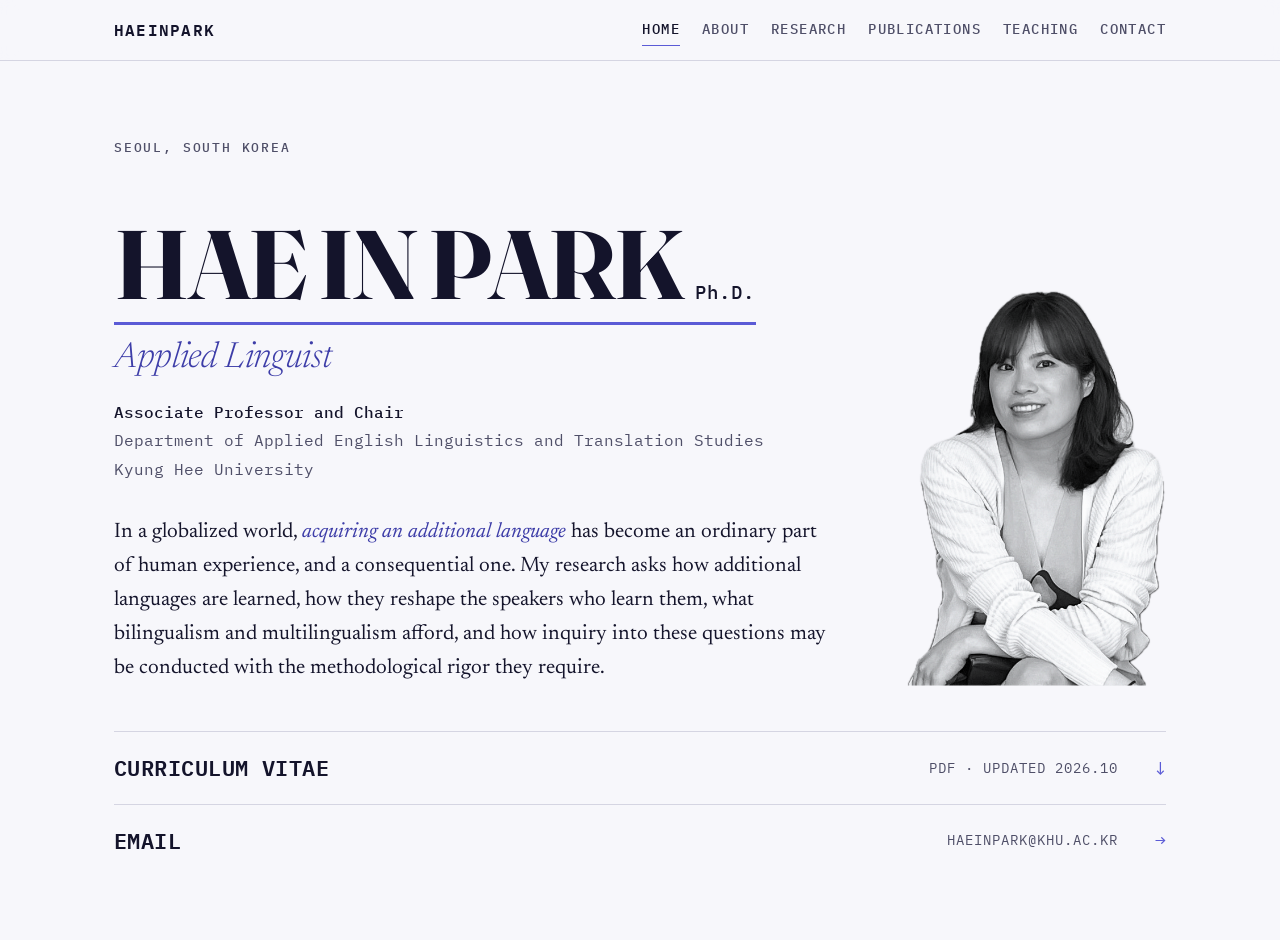
==== index.html @ f831ba3c "List SSLA in-press article above the MLJ article" ====
<!DOCTYPE html>
<html lang="en">
<head>
<meta charset="utf-8">
<meta name="viewport" content="width=device-width, initial-scale=1">
<title>HAEINPARK • 박해인</title>
<meta name="description" content="Hae In (Lauren) Park, Associate Professor of Applied English Linguistics and Translation Studies, Kyung Hee University. Research on L2 proficiency assessment, bilingualism and cognition, and SLA research methods.">
<link rel="icon" type="image/svg+xml" href="favicon.svg">
<link rel="icon" type="image/png" sizes="32x32" href="favicon-32.png">
<link rel="apple-touch-icon" href="apple-touch-icon.png">
<link rel="preconnect" href="https://fonts.googleapis.com">
<link rel="preconnect" href="https://fonts.gstatic.com" crossorigin>
<link href="https://fonts.googleapis.com/css2?family=Fraunces:opsz,wght@9..144,700&family=IBM+Plex+Mono:wght@400;500;600&family=Newsreader:ital,opsz,wght@0,6..72,400;0,6..72,500;1,6..72,400&display=swap" rel="stylesheet">
<style>
/* ===========================================================
   Palette: cool paper, ink, periwinkle.
   Type: IBM Plex Mono as display/data face, Newsreader for prose.
   =========================================================== */
:root{
  --ink:#14142B;
  --paper:#F7F7FB;
  --periwinkle:#5B5BD6;
  --periwinkle-deep:#3D3DA8;
  --signal:#C88A1E;
  --rule:#D5D5E2;
  --muted:#4F4F68;

  --mono:"IBM Plex Mono", ui-monospace, monospace;
  --serif:"Newsreader", Georgia, serif;
  --serif-display:"Fraunces", "Newsreader", Georgia, serif;

  --gut:clamp(24px, 5vw, 72px);
  --maxw:1180px;
  --bar-h:60px;

  /* research strand accents — each ≥5:1 against --paper (WCAG AA) */
  --acc-1:#5B5BD6;
  --acc-2:#14746A;
  --acc-3:#8A5A0F;
  --acc-4:#A82F67;

  /* journey map */
  --land:#E3E3EC;
  --landline:#C6C6D6;
  --edu:#5B5BD6;
  --work:#A82F67;
}

*{box-sizing:border-box}
html{-webkit-text-size-adjust:100%}
body{
  margin:0;
  background:var(--paper);
  color:var(--ink);
  font-family:var(--serif);
  font-size:21px;
  line-height:1.62;
  font-weight:400;
  -webkit-font-smoothing:antialiased;
}
a{color:inherit}
.wrap{max-width:var(--maxw);margin:0 auto;padding-left:var(--gut);padding-right:var(--gut)}

.label{
  font-family:var(--mono);
  font-size:13px;font-weight:500;
  letter-spacing:.14em;text-transform:uppercase;
  color:var(--muted);
}

/* ---------- masthead / tabs ---------- */
.masthead{
  position:sticky;top:0;z-index:50;
  background:rgba(247,247,251,.9);
  backdrop-filter:saturate(140%) blur(8px);
  border-bottom:1px solid var(--rule);
}
.masthead .wrap{
  display:flex;align-items:center;justify-content:space-between;
  gap:24px;min-height:var(--bar-h);
}
.nameplate{
  font-family:var(--mono);font-weight:600;font-size:15.5px;
  letter-spacing:.08em;text-transform:uppercase;
  text-decoration:none;white-space:nowrap;
}
.nameplate .dot{color:var(--periwinkle)}
.nav{display:flex;gap:22px;flex-wrap:wrap}
.nav a{
  font-family:var(--mono);font-size:14px;font-weight:500;
  letter-spacing:.1em;text-transform:uppercase;
  text-decoration:none;color:var(--muted);
  padding:4px 0;border-bottom:1px solid transparent;
  transition:color .18s ease,border-color .18s ease;
}
.nav a:hover,.nav a:focus-visible{color:var(--ink);border-bottom-color:var(--rule)}
.nav a[aria-current="page"]{color:var(--ink);border-bottom-color:var(--periwinkle)}

/* ---------- tab views ---------- */
.view{display:none}
.view.is-active{display:block;animation:view-in .32s ease-out both}
@keyframes view-in{from{opacity:0;transform:translateY(6px)}to{opacity:1;transform:none}}

/* ---------- home ---------- */
.hero{
  min-height:calc(100vh - var(--bar-h));
  display:flex;flex-direction:column;justify-content:space-between;
  padding-top:clamp(32px,7vh,72px);
}
.hero-top{flex:0 0 auto}
.hero-mid{
  flex:1 1 auto;
  display:grid;
  grid-template-columns:minmax(0,1fr) auto;
  gap:clamp(28px,4.5vw,72px);
  align-items:end;
  padding:clamp(24px,5vh,56px) 0;
}
.hero-text{min-width:0}
.portrait{margin:0;align-self:end;justify-self:end}
.portrait img{
  display:block;
  height:clamp(280px,44vh,480px);
  width:auto;
  max-width:100%;
}

.display{
  margin:0;
  font-family:var(--serif-display);
  font-weight:700;
  font-size:clamp(32px,7.6vw,104px);
  line-height:1;
  letter-spacing:-.025em;
  text-transform:uppercase;
  font-variation-settings:"opsz" 120,"SOFT" 0,"WONK" 1;
}
.display .phd{
  font-family:var(--mono);
  font-weight:500;
  font-size:.2em;
  letter-spacing:.06em;
  text-transform:none;
  color:var(--ink);
  vertical-align:baseline;
  margin-left:0;
  font-variation-settings:normal;
}
.role{
  margin:.42em 0 0;
  font-family:var(--serif);
  font-style:italic;
  font-weight:300;
  font-size:clamp(20px,2.9vw,36px);
  line-height:1.1;
  letter-spacing:-.01em;
  color:var(--periwinkle-deep);
}
.display .w{display:block;position:relative;width:max-content;max-width:100%}
.display .w + .w{margin-top:.06em}
.display .w .rule{
  display:block;height:3px;width:100%;
  background:var(--periwinkle);
  margin-top:.09em;
  transform:scaleX(0);transform-origin:left center;
  animation:rule-in .68s cubic-bezier(.22,1,.36,1) both;
  animation-delay:var(--d);
}
.display .w:nth-child(2) .rule{background:var(--signal)}
@keyframes rule-in{from{transform:scaleX(0)}to{transform:scaleX(1)}}

.thesis{
  max-width:60ch;
  margin:clamp(22px,3.6vh,34px) 0 0;
  font-size:clamp(18px,1.7vw,21px);
  line-height:1.62;
}
.thesis em{font-style:italic;color:var(--periwinkle-deep)}

.affil{
  margin:18px 0 0;
  font-family:var(--mono);font-size:15.5px;line-height:1.85;
  color:var(--muted);
}
.affil strong{color:var(--ink);font-weight:500}

/* ---------- direct rows: CV + email ---------- */
.direct{flex:0 0 auto;border-top:1px solid var(--rule);padding-bottom:clamp(30px,7vh,72px)}
.direct-row{
  position:relative;display:grid;
  grid-template-columns:1fr auto 28px;
  gap:20px;align-items:center;
  padding:18px 0;
  border-bottom:1px solid var(--rule);
  text-decoration:none;
  overflow:hidden;
}
.direct-row:last-child{border-bottom:none}
.direct-row::before{
  content:"";position:absolute;inset:0;
  background:var(--periwinkle);
  transform:scaleX(0);transform-origin:left center;
  transition:transform .34s cubic-bezier(.22,1,.36,1);
  z-index:0;
}
.direct-row:hover::before,.direct-row:focus-visible::before{transform:scaleX(1)}
.direct-row > *{position:relative;z-index:1;transition:color .2s ease .04s}
.direct-row:hover .d-label,.direct-row:focus-visible .d-label,
.direct-row:hover .d-val,.direct-row:focus-visible .d-val,
.direct-row:hover .d-arrow,.direct-row:focus-visible .d-arrow{color:#fff}

.d-label{
  font-family:var(--mono);
  font-size:clamp(15px,2.4vw,22px);
  font-weight:600;letter-spacing:.02em;text-transform:uppercase;
  color:var(--ink);
}
.d-val{font-family:var(--mono);font-size:14px;letter-spacing:.07em;text-transform:uppercase;color:var(--muted)}
.d-arrow{font-family:var(--mono);font-size:18px;color:var(--periwinkle);text-align:right}

/* ---------- About: institution groups with emblems ---------- */
.glist{border-top:1px solid var(--rule)}
.grow{
  display:grid;grid-template-columns:64px minmax(0,1fr);
  gap:22px;padding:20px 0;border-bottom:1px solid var(--rule);
}
.emg{
  display:block;width:64px;height:58px;
  background-repeat:no-repeat;background-position:center top;background-size:contain;
}
.emg-georgetown{background-image:url([data-uri])}
.emg-columbia{background-image:url([data-uri])}
.emg-khu{background-image:url([data-uri])}
.emg-ualbany{background-image:url([data-uri])}
.gname{margin:0 0 8px;font-size:20px;line-height:1.3}
.gitem{
  display:grid;grid-template-columns:126px minmax(0,1fr) 174px;
  gap:20px;align-items:baseline;padding:6px 0;
}
.gitem .tcode{font-family:var(--mono);font-size:13.5px;font-weight:600;letter-spacing:.03em;color:var(--periwinkle)}
.gtext{font-size:17.5px;line-height:1.6;color:var(--muted)}
.gitem .terms{font-family:var(--mono);font-size:13.5px;font-weight:500;letter-spacing:.06em;
  text-transform:uppercase;color:var(--muted);text-align:right}

/* ---------- academic journey map (About) ---------- */
.jrn{margin:0 0 clamp(34px,5vh,54px)}
.jrn-head{display:flex;align-items:baseline;justify-content:space-between;gap:18px;flex-wrap:wrap;
  border-top:1px solid var(--rule);padding-top:16px;margin-bottom:6px}
.jrn-hr{display:flex;align-items:center;gap:20px;flex-wrap:wrap}
.jrn-key{display:flex;gap:16px;font-family:var(--mono);font-size:11.5px;font-weight:500;
  letter-spacing:.1em;text-transform:uppercase;color:var(--muted)}
.jrn-key span{display:inline-flex;align-items:center;gap:6px}
.jrn-key b{width:9px;height:9px;border-radius:50%;display:block}
.jrn-replay{font-family:var(--mono);font-size:11px;font-weight:600;letter-spacing:.1em;
  text-transform:uppercase;color:var(--muted);background:none;border:1px solid var(--rule);
  border-radius:99px;padding:5px 12px;cursor:pointer;transition:color .2s ease,border-color .2s ease}
.jrn-replay:hover,.jrn-replay:focus-visible{color:var(--ink);border-color:var(--muted)}
.jrn-map{display:block;width:100%;height:auto}
.jrn-label{font-family:var(--mono);font-size:14px;font-weight:600;letter-spacing:.05em;fill:var(--ink)}
.jrn-yr{font-family:var(--mono);font-size:11px;font-weight:500;letter-spacing:.08em;fill:var(--muted)}
.jrn-ilabel{font-family:var(--mono);font-size:16px;font-weight:600;letter-spacing:.03em;fill:var(--ink)}
.jrn-iyr{font-family:var(--mono);font-size:13px;font-weight:500;letter-spacing:.06em;fill:var(--muted)}
.jrn-ical{font-family:var(--mono);font-size:16px;font-weight:600;letter-spacing:.1em;
  text-transform:uppercase;fill:var(--muted)}
.jrn-num{font-family:var(--mono);font-size:12px;font-weight:600;fill:#fff}
.jrn-leg{fill:none;stroke-width:1.8;stroke-linecap:round}
.jrn-ileg{stroke-width:2.8}
.jrn-ibox{fill:var(--paper);stroke:var(--rule);stroke-width:1.6;
  filter:drop-shadow(0 6px 18px rgba(20,20,43,.13))}
.jrn-clus{fill:none;stroke:var(--rule);stroke-width:1.2;stroke-dasharray:3 3}
.jrn-tie{fill:none;stroke:var(--rule);stroke-width:1;stroke-dasharray:3 3}
.jrn-map .jrn-leg{stroke-dasharray:var(--len,1400);stroke-dashoffset:var(--len,1400);marker-end:none}
.jrn-map .jrn-stop{opacity:0}
.jrn-map.run .lg1{animation:jrn-draw 1.15s ease .1s forwards}
.jrn-map.run .lg2{animation:jrn-draw .6s ease 1.35s forwards}
.jrn-map.run .lg3{animation:jrn-draw .6s ease 2s forwards}
.jrn-map.run .lg4{animation:jrn-draw 1.15s ease 2.7s forwards}
.jrn-map.run .s1{animation:jrn-pop .4s ease 0s forwards}
.jrn-map.run .s2{animation:jrn-pop .4s ease 1.25s forwards}
.jrn-map.run .s3{animation:jrn-pop .4s ease 1.95s forwards}
.jrn-map.run .s4{animation:jrn-pop .4s ease 2.6s forwards}
.jrn-map.run .s5{animation:jrn-pop .4s ease 3.8s forwards}
@keyframes jrn-draw{to{stroke-dashoffset:0}}
@keyframes jrn-pop{from{opacity:0;transform:translateY(-4px)}to{opacity:1;transform:none}}
@media (prefers-reduced-motion:reduce){
  .jrn-map .jrn-leg{stroke-dashoffset:0}
  .jrn-map .jrn-stop{opacity:1}
  .jrn-map *{animation:none!important}
  .jrn-replay{display:none}
}
.jrn-mob{display:none}
@media (max-width:640px){
  /* the inset is unreadable at phone width; the lists below carry the detail */
  .jrn-inset,.jrn-tie,.jrn-clus,.jrn-usdots,.jrn-desk{display:none}
  .jrn-mob{display:block}
  .jrn-label{font-size:42px}
  .jrn-yr{font-size:34px}
  .jrn-leg{stroke-width:4}
  .jrn-map .jrn-stop circle:first-child{r:34}
  .jrn-map .jrn-stop circle:nth-child(2){r:24}
  .jrn-num{font-size:28px}
}

/* ---------- interior tabs ---------- */
.page{padding-top:clamp(44px,7vh,80px);padding-bottom:clamp(56px,9vh,104px)}
.page-head{margin-bottom:clamp(30px,5vh,52px)}
.page-head h1{
  margin:10px 0 0;
  font-family:var(--mono);
  font-size:clamp(28px,5vw,54px);
  font-weight:600;letter-spacing:-.02em;text-transform:uppercase;
  line-height:1;
}
.page-head .lede{max-width:52ch;margin:18px 0 0;font-size:22px;line-height:1.6;color:var(--muted)}

/* heading with profile icons */
.headrow{display:flex;align-items:center;gap:18px;flex-wrap:wrap}
.ids{display:flex;align-items:center;gap:10px;padding-top:12px}
.ic-round{
  display:inline-flex;align-items:center;justify-content:center;
  width:34px;height:34px;border-radius:50%;text-decoration:none;
  transition:transform .26s cubic-bezier(.22,1,.36,1), box-shadow .26s ease;
}
.ic-round svg{width:34px;height:34px;display:block}
.ic-round:hover,.ic-round:focus-visible{transform:translateY(-2px);box-shadow:0 5px 14px rgba(20,20,43,.18)}

.strands{border-top:1px solid var(--rule)}
.strand{
  display:grid;
  grid-template-columns:clamp(84px,9vw,124px) minmax(0,1fr) minmax(240px,.82fr);
  gap:clamp(18px,3vw,42px);align-items:start;
  padding:30px 0 32px;border-bottom:1px solid var(--rule);
  transition:padding-left .3s cubic-bezier(.22,1,.36,1);
}
.strand:hover{padding-left:12px}
.s-num{
  font-family:var(--serif-display);font-weight:700;
  font-size:clamp(52px,7.4vw,92px);line-height:.82;
  color:transparent;-webkit-text-stroke:1.4px var(--acc);
  transition:color .34s ease, transform .34s cubic-bezier(.22,1,.36,1);
}
.strand:hover .s-num{color:var(--acc);transform:translateY(-3px)}
.strand .tag{
  display:inline-block;font-family:var(--mono);font-size:12px;font-weight:600;
  letter-spacing:.12em;text-transform:uppercase;color:var(--acc);
  border:1px solid var(--acc);border-radius:99px;padding:3px 11px;margin-bottom:12px;
}
.strand h2{margin:0 0 10px;font-size:25px;font-weight:400;line-height:1.28;letter-spacing:-.01em}
.strand p{margin:0;font-size:19px;line-height:1.6;color:var(--muted)}

.papers-h{
  display:block;font-family:var(--mono);font-size:11px;font-weight:600;
  letter-spacing:.14em;text-transform:uppercase;color:var(--muted);margin-bottom:8px;
}
.papers{list-style:none;margin:0;padding:0}
.papers li{border-top:1px solid var(--rule)}
.papers li:first-child{border-top:none}
.paper{display:block;position:relative;text-decoration:none;padding:11px 26px 12px 0}
.paper .pt{display:block;font-size:16.5px;line-height:1.42;color:var(--ink);transition:color .2s ease}
.paper:hover .pt,.paper:focus-visible .pt{color:var(--acc)}
.paper .pm{
  display:block;margin-top:4px;font-family:var(--mono);font-size:11.5px;font-weight:500;
  letter-spacing:.07em;text-transform:uppercase;color:var(--acc);
}
.paper::after{
  content:"\2197";position:absolute;right:2px;top:12px;
  font-family:var(--mono);font-size:13px;color:var(--acc);
  opacity:.45;transition:opacity .2s ease, transform .28s cubic-bezier(.22,1,.36,1);
}
.paper:hover::after,.paper:focus-visible::after{opacity:1;transform:translate(2px,-2px)}

.toollist{border-top:1px solid var(--rule)}
.tool{
  display:grid;grid-template-columns:minmax(0,1fr) minmax(280px,420px);
  gap:clamp(24px,4vw,48px);align-items:center;
  padding:30px 0 32px;
  border-bottom:1px solid var(--rule);
  text-decoration:none;color:inherit;
}
.tool h2{margin:0 0 10px;font-size:23.5px;font-weight:400;line-height:1.3;letter-spacing:-.01em;transition:color .2s ease}
.tool:hover h2,.tool:focus-visible h2{color:var(--periwinkle)}
.tool p{margin:0;max-width:52ch;font-size:19px;line-height:1.62;color:var(--muted)}
.tool .tag{display:block;margin-bottom:14px}
.tool .venues{
  display:block;margin-top:14px;
  font-family:var(--mono);font-size:12.5px;font-weight:500;
  letter-spacing:.08em;text-transform:uppercase;color:var(--periwinkle);
}
.tool-arrow{font-family:var(--mono);font-size:.72em;color:var(--periwinkle);vertical-align:.14em}
.tool-thumb{
  display:block;overflow:hidden;border-radius:6px;
  border:1px solid var(--rule);
  box-shadow:0 1px 2px rgba(20,20,43,.06),0 8px 24px rgba(20,20,43,.07);
}
.tool-thumb img{display:block;width:100%;height:auto;transition:transform .34s cubic-bezier(.22,1,.36,1)}
.tool:hover .tool-thumb img,.tool:focus-visible .tool-thumb img{transform:scale(1.025)}
@media (max-width:720px){
  .tool{grid-template-columns:1fr;gap:20px}
  .tool-thumb{order:-1}
}

.pubs{border-top:1px solid var(--rule)}
.pub-group{margin-top:44px}
.pub-group:first-child{margin-top:0}
.pub-group > .label{display:block;margin-bottom:12px}
.ref{
  padding:15px 0 15px 2.4em;
  text-indent:-2.4em;
  border-bottom:1px solid var(--rule);
  font-size:19px;line-height:1.62;
}
.ref b{font-weight:500}
.ref i{font-style:italic}
.ref a{
  color:var(--periwinkle-deep);text-decoration:none;
  border-bottom:1px solid var(--rule);
  overflow-wrap:anywhere;
}
.ref a:hover,.ref a:focus-visible{border-bottom-color:var(--periwinkle)}
.note{margin-top:26px;font-family:var(--mono);font-size:14px;color:var(--muted);line-height:1.7}
.note code{background:rgba(91,91,214,.09);padding:1px 5px;border-radius:2px}

.tgroup{margin-top:42px}
.tgroup:first-child{margin-top:0}
.tgroup > .label{display:block;margin-bottom:10px}
.tlist{border-top:1px solid var(--rule)}
.trow{
  display:grid;grid-template-columns:126px 1fr 174px;
  gap:20px;align-items:baseline;
  padding:13px 0;border-bottom:1px solid var(--rule);
}
.trow .tcode{font-family:var(--mono);font-size:13.5px;font-weight:600;letter-spacing:.03em;color:var(--periwinkle)}
.trow .tt{font-size:19px;line-height:1.52}
.trow .terms{font-family:var(--mono);font-size:13.5px;font-weight:500;letter-spacing:.06em;text-transform:uppercase;color:var(--muted);text-align:right}
.trow .tt .sub{display:block;margin-top:6px;font-size:17.5px;line-height:1.6;color:var(--muted)}
.trow .vlink{
  display:inline-block;margin-left:12px;
  font-family:var(--mono);font-size:11.5px;font-weight:600;
  letter-spacing:.09em;text-transform:uppercase;
  color:var(--periwinkle);text-decoration:none;
  border-bottom:1px solid transparent;
  transition:border-color .18s ease;
  white-space:nowrap;
}
.trow .vlink:hover,.trow .vlink:focus-visible{border-bottom-color:var(--periwinkle)}

.beyond{margin-top:60px;padding-top:42px;border-top:1px solid var(--rule)}
.beyond-h{
  margin:0 0 16px;
  font-family:var(--mono);
  font-size:clamp(19px,2.6vw,28px);
  font-weight:600;letter-spacing:-.01em;
  text-transform:uppercase;line-height:1.05;
}
.channel-note{max-width:66ch;margin:0;font-size:18px;line-height:1.62;color:var(--muted)}
.films{display:grid;grid-template-columns:repeat(2,minmax(0,1fr));gap:26px;margin:26px 0 0}
.film{display:block;text-decoration:none}
.thumb{position:relative;display:block;line-height:0}
.film img{
  display:block;width:100%;height:auto;aspect-ratio:16/9;object-fit:cover;
  background:var(--rule);border-radius:5px;
  transition:opacity .18s ease;
}
.film:hover img,.film:focus-visible img{opacity:.88}
.film .ft{display:block;margin-top:13px;font-size:18px;line-height:1.38}
.film .fm{
  display:block;margin-top:5px;
  font-family:var(--mono);font-size:12px;font-weight:500;
  letter-spacing:.08em;text-transform:uppercase;color:var(--muted);
}

.contact-grid{display:grid;grid-template-columns:repeat(auto-fit,minmax(220px,1fr));gap:36px}
.contact-grid dt{margin-bottom:8px}
.contact-grid dd{margin:0;font-family:var(--mono);font-size:17px;line-height:1.85}
.contact-grid a{text-decoration:none;border-bottom:1px solid var(--rule);transition:border-color .18s ease,color .18s ease}
.contact-grid a:hover,.contact-grid a:focus-visible{color:var(--periwinkle-deep);border-bottom-color:var(--periwinkle)}
.contact-grid .cid{margin-left:8px;font-size:14px;letter-spacing:.04em;color:var(--muted);white-space:nowrap}
.contact-grid a[target]::after{content:"\2197";font-size:.78em;margin-left:.22em;color:var(--periwinkle);vertical-align:.1em}

footer{border-top:1px solid var(--rule);padding:24px 0 40px}
footer .wrap{display:flex;justify-content:space-between;gap:20px;flex-wrap:wrap}
footer p{margin:0;font-family:var(--mono);font-size:13px;letter-spacing:.04em;color:var(--muted)}
#site-footer{display:none}
#site-footer.is-visible{display:block}

:focus-visible{outline:2px solid var(--periwinkle);outline-offset:3px;border-radius:2px}

@media (prefers-reduced-motion:reduce){
  *{animation:none !important;transition:none !important}
  .display .w .rule{transform:scaleX(1)}
}

@media (max-width:720px){
  body{font-size:19px}

  .hero{min-height:auto;padding-bottom:8px}
  .hero-mid{
    padding:32px 0;
    grid-template-columns:1fr;
    gap:26px;
    align-items:start;
  }
  .portrait{justify-self:start}
  .portrait img{height:clamp(240px,38vh,320px)}
  .direct-row{grid-template-columns:1fr 24px;gap:8px}
  .d-val{grid-column:1;grid-row:2;margin-top:2px}
  .d-arrow{grid-row:1}

  .page{padding-top:34px;padding-bottom:56px}
  .page-head{margin-bottom:26px}
  .page-head .lede{font-size:19.5px}

  .strand{grid-template-columns:64px minmax(0,1fr);gap:16px}
  .strand:hover{padding-left:0}
  .s-right{grid-column:2;padding-top:18px}
  .strand h2{font-size:22px}
  .strand p{font-size:18px}

  .pub-group,.tgroup{margin-top:32px}
  .ref{font-size:18px;padding:14px 0 14px 1.7em;text-indent:-1.7em}

  .trow{grid-template-columns:1fr;gap:3px;padding:12px 0}
  .grow{grid-template-columns:48px minmax(0,1fr);gap:16px;padding:16px 0}
  .emg{width:48px;height:44px}
  .gitem{grid-template-columns:1fr;gap:3px;padding:8px 0}
  .gitem .terms{text-align:left}
  .gname{font-size:19px}
  .films{grid-template-columns:1fr;gap:22px}
  .beyond{margin-top:44px;padding-top:32px}
  .channel-note{font-size:17px}
  .trow .terms{text-align:left}

  .contact-grid{gap:26px}
  .contact-grid .cid{display:block;margin-left:0;margin-top:3px}

  footer .wrap{flex-direction:column;gap:6px}
}

@media (max-width:600px){
  .masthead .wrap{
    flex-direction:column;align-items:flex-start;
    gap:9px;min-height:0;
    padding-top:12px;padding-bottom:12px;
  }
  .nav{gap:17px}
  .nav a{font-size:13.5px;letter-spacing:.08em;padding:4px 0}
}

@media (max-width:400px){
  .display{font-size:30px}
  .nav{gap:13px}
  .nav a{font-size:12.5px;letter-spacing:.06em}
}
</style>
</head>
<body>

<header class="masthead">
  <div class="wrap">
    <a class="nameplate" href="#home">Haeinpark</a>
    <nav class="nav" aria-label="Main">
      <a href="#home">Home</a>
      <a href="#about">About</a>
      <a href="#research">Research</a>
      <a href="#publications">Publications</a>
      <a href="#teaching">Teaching</a>
      <!-- Tools tab hidden for now. To restore, uncomment the line below. -->
      <!-- <a href="#tools">Tools</a> -->
      <a href="#contact">Contact</a>
    </nav>
  </div>
</header>

<main>

  <!-- ================= HOME ================= -->
  <section class="view" id="home">
    <div class="wrap hero">

      <div class="hero-top">
        <p class="label">Seoul, South Korea</p>
      </div>

      <div class="hero-mid">
        <div class="hero-text">
        <h1 class="display">
          <span class="w">Hae In Park&nbsp;<span class="phd">Ph.D.</span><span class="rule" style="--d:.10s"></span></span>
        </h1>
        <p class="role">Applied Linguist</p>

        <p class="affil">
          <strong>Associate Professor and Chair</strong><br>
          Department of Applied English Linguistics and Translation Studies<br>
          Kyung Hee University
        </p>

        <p class="thesis">
          In a globalized world, <em>acquiring an additional language</em> has become an
          ordinary part of human experience, and a consequential one. My research asks how
          additional languages are learned, how they reshape the speakers who learn them,
          what bilingualism and multilingualism afford, and how inquiry into these questions
          may be conducted with the methodological rigor they require.
        </p>
        </div>

        <figure class="portrait">
          <img src="[data-uri]" alt="Hae In (Lauren) Park" width="456" height="697">
        </figure>
      </div>

      <div class="direct">
        <a class="direct-row" href="cv.pdf" target="_blank" rel="noopener noreferrer">
          <span class="d-label">Curriculum vitae</span>
          <span class="d-val">PDF &middot; updated 2026.10</span>
          <span class="d-arrow" aria-hidden="true">&darr;</span>
        </a>
        <a class="direct-row" href="mailto:haeinpark@khu.ac.kr">
          <span class="d-label">Email</span>
          <span class="d-val">haeinpark@khu.ac.kr</span>
          <span class="d-arrow" aria-hidden="true">&rarr;</span>
        </a>
      </div>

    </div>
  </section>

  <!-- ================= ABOUT ================= -->
  <section class="view" id="about">
    <div class="wrap page">
      <div class="page-head">
        <p class="label">01 / About</p>
        <div class="headrow">
          <h1>About</h1>
          <span class="ids">
            <a class="ic-round" href="https://orcid.org/0000-0003-0974-2169" target="_blank" rel="noopener noreferrer" aria-label="ORCID profile">
              <svg viewBox="0 0 40 40" aria-hidden="true" focusable="false">
                <circle cx="20" cy="20" r="20" fill="#A6CE39"/>
                <rect x="11.4" y="15.6" width="2.9" height="14.2" fill="#FFFFFF"/>
                <circle cx="12.85" cy="11.9" r="1.95" fill="#FFFFFF"/>
                <path fill="#FFFFFF" d="M18.4 15.6h6.05c5.35 0 8.05 3.35 8.05 7.1 0 4.05-3.05 7.1-8.1 7.1H18.4V15.6zm2.9 11.6h2.85c3.65 0 5.3-2.1 5.3-4.5 0-2.35-1.5-4.5-5.3-4.5H21.3v9z"/>
              </svg>
            </a>
            <a class="ic-round" href="https://scholar.google.com/citations?user=x8L91a4AAAAJ&amp;hl=en" target="_blank" rel="noopener noreferrer" aria-label="Google Scholar profile">
              <svg viewBox="0 0 40 40" aria-hidden="true" focusable="false">
                <circle cx="20" cy="20" r="20" fill="#4285F4"/>
                <path fill="#FFFFFF" d="M20 10 6.5 17.2 20 24.4l13.5-7.2L20 10z"/>
                <path fill="#FFFFFF" d="M11.6 21.4v5.1c0 2.6 3.8 4.5 8.4 4.5s8.4-1.9 8.4-4.5v-5.1L20 26l-8.4-4.6z"/>
              </svg>
            </a>
          </span>
        </div>
      </div>

      <div class="jrn">
        <div class="jrn-head">
          <p class="label">My academic journey</p>
          <div class="jrn-hr">
            <div class="jrn-key">
              <span><b style="background:var(--edu)"></b>Education</span>
              <span><b style="background:var(--work)"></b>Appointments</span>
            </div>
            <button type="button" class="jrn-replay" id="journey-replay">Replay</button>
          </div>
        </div>
        <svg class="jrn-map" id="journey" viewBox="-14 -16 1128 440" role="img" aria-label="Map of my academic journey: Seoul, then New York, Washington and Albany in the United States, then Seoul again"><defs><marker id="jrn-ae" viewBox="0 0 10 10" refX="8.5" refY="5" markerWidth="6.5" markerHeight="6.5" orient="auto-start-reverse"><path d="M0 1.2 L9 5 L0 8.8 z" fill="var(--edu)"/></marker><marker id="jrn-aw" viewBox="0 0 10 10" refX="8.5" refY="5" markerWidth="6.5" markerHeight="6.5" orient="auto-start-reverse"><path d="M0 1.2 L9 5 L0 8.8 z" fill="var(--work)"/></marker></defs><path d="M145.6 389.1L139.6 386.0L143.8 385.1L147.8 387.8L145.6 389.1ZM134.8 379.4L139.2 380.2L140.3 382.1L129.6 383.6L131.1 381.0L134.8 379.4ZM153.3 381.0L157.4 379.4L156.7 381.9L143.9 382.6L143.9 380.9L147.5 380.0L153.3 381.0ZM78.3 373.8L81.4 369.4L86.9 369.7L92.4 371.8L93.0 373.4L101.6 373.9L102.6 372.0L111.0 374.2L112.6 377.1L119.4 377.9L124.9 380.6L119.8 382.3L114.8 380.5L91.4 377.9L78.3 373.8ZM155.3 357.2L154.5 358.8L158.6 364.0L158.5 366.9L156.1 368.3L154.3 366.7L156.5 363.0L152.1 364.7L151.0 363.5L151.6 361.7L148.3 359.1L148.6 354.7L145.6 356.1L146.2 367.8L143.3 368.4L141.4 367.1L142.7 363.0L142.0 358.6L140.1 358.6L138.7 355.5L144.4 340.3L148.3 336.9L162.6 338.7L167.1 335.4L167.9 336.4L164.3 340.9L145.1 341.8L144.4 345.2L148.5 349.2L150.9 347.2L159.3 345.6L159.0 347.7L157.0 347.0L151.1 351.4L155.3 357.2ZM47.8 334.6L33.3 320.4L32.9 318.1L42.8 319.2L57.0 333.4L61.6 333.4L71.4 342.4L69.6 346.1L73.8 347.7L76.1 353.4L79.4 353.8L81.6 356.7L80.3 369.2L75.3 369.3L65.7 361.9L50.8 342.0L47.8 334.6ZM106.9 356.4L100.2 356.1L99.5 350.0L95.1 344.9L95.0 336.8L97.7 333.8L101.0 335.3L104.4 334.5L105.4 330.7L112.7 328.8L129.5 311.6L131.3 311.6L133.8 315.8L140.6 318.4L140.3 320.2L137.2 320.4L138.0 322.6L134.7 324.2L132.1 328.3L135.5 332.5L134.7 334.6L139.7 338.8L134.4 339.3L133.1 346.5L128.8 349.6L126.9 360.9L126.2 359.3L121.1 361.4L119.3 358.6L113.9 356.9L108.5 358.5L106.9 356.4ZM131.5 305.1L139.7 296.0L142.1 291.6L142.9 295.2L131.5 305.1ZM152.8 289.2L158.3 290.6L158.2 292.5L153.3 295.7L152.8 289.2ZM149.6 282.3L151.1 283.9L150.0 287.8L145.7 282.1L149.6 282.3ZM153.4 280.7L147.1 280.3L148.7 277.3L147.4 276.3L146.8 277.9L144.6 275.3L143.7 269.0L145.6 270.5L147.5 259.4L153.0 260.7L154.4 259.5L155.6 265.7L154.4 269.5L151.8 271.0L152.1 278.2L156.4 278.2L162.1 280.7L162.6 286.3L157.5 281.7L156.3 283.4L153.4 280.7ZM100.7 258.6L96.8 260.8L93.1 259.4L93.0 255.5L95.2 253.4L102.7 252.3L103.7 254.0L100.7 258.6ZM0.0 3.9L23.3 0.0L116.3 0.0L117.8 0.7L116.7 3.0L96.5 8.2L108.7 10.0L112.8 9.1L115.1 12.0L124.3 10.1L138.7 10.9L139.8 13.0L158.7 13.7L158.9 10.2L175.7 11.0L183.0 13.4L185.1 16.2L182.4 18.1L188.1 21.7L195.2 23.5L199.5 18.8L206.7 20.8L214.4 19.6L223.1 21.0L226.5 19.7L233.8 20.4L230.6 16.2L236.5 14.2L277.3 17.1L281.1 19.8L292.9 23.3L320.1 23.2L323.8 25.0L323.3 28.3L328.8 29.6L359.9 28.9L367.8 33.0L373.4 31.5L369.7 28.6L371.7 26.6L395.5 27.6L408.4 29.8L425.8 35.2L437.6 39.7L437.2 42.5L440.3 43.6L439.2 40.3L451.5 41.0L460.3 45.2L455.8 47.2L448.4 47.6L448.3 52.1L446.5 53.0L432.9 50.0L431.9 48.0L422.1 47.9L419.7 46.3L420.7 44.6L415.3 45.7L417.3 47.8L414.7 49.7L408.9 51.7L403.1 51.4L411.9 58.7L411.3 61.8L402.9 60.8L386.3 64.7L372.8 70.7L371.2 72.7L364.7 69.6L353.0 73.1L350.9 71.5L346.6 73.4L340.5 72.8L333.7 80.1L333.8 81.9L339.0 82.9L338.4 89.5L334.2 89.7L332.3 93.4L334.1 95.4L326.3 97.7L324.7 102.8L318.0 103.9L316.6 108.5L310.1 112.7L304.0 93.0L306.2 86.8L310.0 84.1L310.2 82.0L317.2 80.9L341.1 67.0L344.8 60.7L339.3 61.1L336.6 64.8L325.1 69.7L321.4 64.2L309.8 65.7L298.5 73.3L302.2 76.0L285.2 77.7L285.5 74.4L278.5 73.7L272.9 75.9L259.2 75.2L244.3 76.5L212.5 96.0L219.6 96.5L221.8 99.3L226.2 100.3L229.0 98.1L234.0 98.4L240.5 103.4L240.6 107.2L237.1 111.7L234.7 124.3L226.4 133.9L211.3 147.1L205.3 149.7L202.4 149.8L199.6 147.6L189.2 153.6L188.0 158.4L178.2 163.5L177.6 165.9L181.9 168.7L186.9 176.9L186.9 182.1L185.2 184.6L173.5 187.7L173.8 181.9L171.8 177.2L175.2 176.4L172.1 172.6L169.9 171.7L168.0 172.9L165.5 170.9L167.8 168.4L168.3 164.4L163.5 162.7L149.0 167.4L151.4 165.3L150.5 163.5L154.0 160.5L151.7 158.1L139.9 165.8L135.4 166.0L133.1 168.1L135.5 171.1L139.2 171.9L139.4 173.9L142.9 175.2L148.0 172.0L154.9 173.9L155.6 176.2L149.2 177.5L140.4 185.4L145.3 187.8L152.9 199.9L152.8 203.2L150.0 204.5L153.7 208.3L151.9 215.5L149.3 215.9L138.2 232.1L125.7 240.1L120.7 240.6L117.9 242.6L116.3 241.1L113.8 243.4L102.7 246.3L101.2 251.1L98.7 251.3L97.5 248.1L98.6 246.3L92.5 244.9L84.4 249.5L80.6 253.7L79.6 256.9L87.3 267.5L94.1 273.9L96.2 282.3L95.6 290.2L77.4 304.0L75.7 301.2L77.0 298.1L69.9 294.9L65.8 287.9L61.7 285.8L57.8 285.9L58.5 282.3L54.5 282.4L50.6 301.2L53.5 301.3L56.2 309.3L64.8 315.2L69.3 320.9L69.9 330.3L73.2 335.5L73.2 337.0L70.0 337.3L60.4 330.4L55.0 318.9L54.5 313.7L47.4 305.0L46.6 307.7L45.8 305.2L48.5 291.2L47.0 288.6L47.4 283.6L41.3 266.5L33.2 272.0L27.9 270.5L29.5 264.9L28.5 260.7L25.0 255.5L25.5 253.9L22.9 253.3L19.7 249.6L15.4 240.1L11.3 240.0L10.2 244.3L4.7 243.3L4.0 245.0L0.0 245.1L0.0 3.9ZM153.1 230.1L147.6 243.7L144.7 236.6L151.0 228.7L153.1 230.1ZM187.8 406.0L194.9 397.8L201.0 397.5L200.9 395.2L197.6 393.7L200.0 393.0L213.2 398.1L218.6 396.3L220.7 398.6L216.2 403.0L216.0 406.0L187.8 406.0ZM241.6 406.0L242.0 398.8L245.8 391.0L250.3 400.7L251.0 406.0L241.6 406.0ZM160.4 389.6L162.2 384.8L167.2 381.9L177.3 380.7L160.4 389.6ZM300.8 369.5L300.5 365.6L306.6 372.3L306.0 373.6L304.8 374.1L300.8 369.5ZM279.6 390.9L270.1 388.5L261.7 379.2L255.8 377.3L249.2 380.0L249.8 383.4L246.3 384.9L239.1 384.0L235.1 380.3L230.5 379.4L229.4 380.7L223.7 380.8L225.6 377.1L228.4 375.9L225.1 367.2L212.6 363.0L205.9 358.8L202.8 361.4L201.8 357.8L198.3 355.6L206.4 354.0L206.0 352.8L199.4 352.8L197.6 350.1L193.6 349.3L191.7 347.1L200.1 344.5L207.3 346.4L209.3 355.3L213.9 358.0L217.7 353.3L222.9 350.5L226.9 350.5L255.1 360.3L260.7 364.8L261.4 367.5L268.9 370.3L270.0 372.7L265.9 373.2L266.8 376.2L270.9 379.1L273.8 383.9L276.4 383.8L276.2 385.8L283.1 389.3L279.6 390.9ZM290.1 362.3L288.4 367.6L280.6 371.3L271.9 368.8L272.3 367.4L278.8 367.7L280.1 365.4L280.6 367.8L283.1 367.5L286.9 364.3L286.4 361.6L290.1 362.3ZM291.4 361.7L285.7 356.5L282.5 355.2L283.7 354.1L289.6 357.5L293.1 360.8L293.7 363.1L292.3 364.3L291.4 361.7ZM191.5 356.8L193.1 360.3L189.3 358.4L179.9 358.2L180.9 355.7L191.5 356.8ZM180.2 344.0L182.0 346.4L180.8 346.9L179.0 344.0L177.6 338.3L180.0 333.0L180.3 335.5L183.0 335.9L183.4 337.7L183.2 341.7L180.9 341.2L180.2 344.0ZM160.0 303.6L161.6 305.7L165.0 304.4L165.7 302.4L168.9 302.3L168.7 298.8L172.3 301.0L173.7 310.4L172.2 314.5L170.6 309.9L168.4 312.2L169.9 315.6L168.6 317.7L163.3 315.0L162.0 311.8L163.4 309.6L160.5 307.5L153.7 311.7L154.7 306.6L160.0 303.6ZM162.2 296.5L157.8 302.1L155.0 299.0L157.5 293.8L160.0 293.5L159.3 296.5L162.6 292.2L162.2 296.5ZM168.1 296.1L165.9 297.1L163.7 291.0L166.3 291.3L166.3 289.6L163.5 286.2L167.8 286.3L169.1 288.0L170.3 293.0L166.9 291.8L168.1 296.1ZM206.4 191.6L202.9 195.3L200.0 194.0L202.5 189.2L205.1 189.7L206.9 187.8L210.3 188.8L210.8 190.3L208.3 193.1L206.4 191.6ZM191.4 197.0L188.5 195.7L186.7 192.6L190.9 191.3L201.1 183.0L210.1 181.7L214.9 182.6L219.7 174.6L222.7 176.7L231.8 170.4L234.7 164.9L233.9 159.9L235.8 157.0L240.6 156.2L242.9 166.1L238.8 170.6L237.9 181.2L235.6 184.3L229.8 186.5L221.9 186.7L215.5 191.9L212.4 190.1L212.2 186.8L193.8 190.0L198.4 193.3L195.4 201.0L192.4 202.9L190.3 201.1L191.4 197.0ZM259.4 147.7L252.7 148.9L248.8 153.4L241.7 150.3L239.2 155.3L234.2 155.3L233.6 150.8L235.8 147.4L240.7 147.1L243.3 137.4L252.1 143.6L255.2 144.5L258.4 142.6L259.4 147.7ZM246.2 100.3L244.4 98.2L246.4 97.6L249.1 104.9L249.0 109.4L255.4 121.9L248.7 120.4L246.0 126.9L250.4 131.6L250.2 134.7L246.8 132.0L243.9 135.5L243.0 122.4L244.3 113.0L241.6 108.6L242.0 102.4L246.2 100.3ZM250.7 12.6L243.8 12.6L233.8 11.9L243.7 9.7L250.7 12.6ZM277.6 5.9L270.4 5.5L262.0 3.7L263.1 2.3L282.8 4.1L277.6 5.9ZM253.8 5.3L229.7 6.3L220.8 3.3L224.8 0.0L243.9 0.0L257.4 2.0L253.8 5.3ZM865.6 308.8L861.6 310.3L860.8 307.6L858.7 308.1L857.8 306.3L852.7 306.4L849.8 304.7L849.2 302.0L843.1 297.3L842.5 299.7L840.1 298.0L840.1 294.3L838.8 293.7L839.8 292.8L831.0 284.6L832.6 284.3L831.8 282.9L827.3 283.5L814.9 280.0L805.3 272.4L799.3 269.8L790.9 272.2L784.4 270.2L766.8 262.0L759.6 260.3L752.9 255.7L749.6 250.7L751.1 250.2L751.7 246.2L748.2 240.1L737.5 229.3L733.7 227.4L733.5 223.6L728.6 220.3L727.4 217.2L725.0 216.8L720.3 212.2L716.1 202.2L708.8 199.4L709.3 206.8L723.0 222.6L727.4 233.2L729.5 233.4L732.9 238.3L730.2 239.9L729.0 237.1L720.5 231.2L720.0 225.5L707.5 217.8L709.7 217.7L711.6 214.0L705.4 209.5L697.4 193.8L691.9 189.3L682.4 186.7L665.4 161.0L666.2 153.4L664.8 149.9L667.7 137.5L664.1 125.5L671.2 126.1L673.6 130.4L674.7 129.2L672.4 121.8L659.9 115.4L651.7 113.5L649.2 109.5L649.9 106.8L644.1 104.9L643.3 101.2L637.8 97.9L637.7 95.6L631.3 92.5L630.0 88.6L624.2 84.9L621.8 80.6L610.3 80.2L595.7 74.3L583.5 71.8L577.2 72.2L563.0 68.2L558.0 69.1L558.9 72.3L542.3 76.0L541.6 73.3L543.6 68.9L548.4 67.5L547.2 66.4L531.9 75.1L535.2 77.3L530.9 80.5L521.6 83.8L520.4 85.8L513.4 88.1L512.0 90.2L483.3 97.4L482.6 96.7L496.8 90.7L502.4 90.2L515.2 83.1L518.3 77.1L511.6 77.6L509.2 79.3L506.2 77.0L505.0 78.6L503.3 76.4L496.0 78.2L496.5 73.8L493.6 72.2L487.7 73.1L480.8 69.9L480.8 67.3L477.3 65.4L479.1 62.8L484.3 58.0L491.1 58.4L494.7 56.2L501.4 55.2L500.6 53.1L498.1 52.3L501.4 50.6L492.5 52.6L482.6 52.1L476.0 51.0L468.4 46.6L484.7 42.5L488.5 42.5L487.8 44.8L497.4 44.6L480.6 35.9L474.4 34.5L476.9 32.1L484.9 32.0L490.6 29.9L491.7 27.7L496.3 25.6L513.4 23.3L520.3 20.9L527.2 21.9L530.4 23.9L540.0 23.3L539.8 24.4L546.7 25.1L578.9 26.4L610.8 32.0L620.3 28.7L627.0 29.3L641.1 26.2L644.2 28.1L647.6 27.0L648.6 24.9L659.3 29.4L665.3 26.4L665.9 29.8L673.1 27.7L678.6 28.0L696.1 31.5L706.7 32.0L712.8 34.3L706.4 36.5L714.6 37.5L730.6 36.2L735.4 38.9L740.3 36.6L735.7 34.7L738.6 33.1L747.7 32.5L755.9 36.0L760.9 35.6L768.9 37.7L782.4 37.1L781.9 34.3L785.9 33.5L792.9 35.0L792.9 39.3L795.7 35.7L799.4 35.8L801.4 31.3L791.3 26.7L791.7 21.7L797.0 18.4L807.5 21.1L813.6 26.2L809.6 28.4L818.0 29.3L818.0 33.9L824.0 30.4L829.4 33.3L828.1 36.7L832.4 39.7L840.4 32.5L840.7 27.6L853.8 28.6L859.8 30.8L860.1 33.1L856.7 35.5L859.9 37.9L859.3 40.1L850.5 43.3L844.2 44.0L839.6 42.6L832.6 50.6L827.3 53.7L820.9 54.0L817.3 55.9L817.0 58.8L811.8 59.4L801.4 68.1L799.4 76.9L806.0 77.7L810.1 85.3L816.4 84.4L843.0 93.4L855.3 94.1L854.6 98.0L856.0 102.5L859.3 107.6L866.0 111.8L869.4 110.4L871.9 105.7L869.5 98.6L866.3 96.2L873.6 94.1L881.2 87.8L880.8 84.8L877.7 81.0L872.3 77.6L877.6 72.8L874.1 61.7L877.2 60.7L889.6 62.3L893.3 61.2L904.5 67.0L912.5 67.4L913.9 76.9L918.0 77.6L921.3 80.2L927.8 77.7L935.1 70.7L949.4 85.9L947.6 88.7L957.7 93.8L967.8 96.4L969.5 100.2L974.9 102.5L975.2 107.6L961.3 112.5L955.6 116.2L926.9 116.3L923.1 119.5L917.4 121.5L905.7 131.6L909.5 130.9L916.7 125.0L926.2 121.2L932.9 120.7L936.9 123.0L932.7 126.0L935.6 134.3L941.4 136.5L948.9 135.9L953.4 130.8L953.7 134.1L956.6 135.7L936.6 143.2L931.6 146.4L928.1 146.1L928.0 142.3L935.8 138.5L923.6 139.2L924.3 140.7L910.1 145.8L907.7 148.5L906.9 151.9L908.4 154.3L910.3 154.4L909.8 152.7L911.2 153.7L910.8 155.0L893.9 158.2L901.9 158.2L892.8 159.0L891.5 160.3L892.8 160.5L891.8 163.7L888.5 167.2L885.7 164.7L887.9 169.6L883.9 175.0L884.9 171.7L882.6 170.0L882.0 166.2L882.1 171.0L879.1 170.3L882.2 171.8L884.8 182.5L882.0 185.8L869.8 191.7L859.5 201.0L859.7 207.4L865.3 221.6L863.9 229.1L860.3 229.2L857.9 226.1L852.7 217.0L853.6 214.1L852.4 211.6L847.1 207.1L842.5 209.2L836.7 205.7L824.2 206.1L822.3 206.8L824.0 210.7L819.8 211.5L816.5 211.4L813.2 209.0L803.1 208.8L790.8 215.1L787.3 219.3L788.3 226.1L786.5 226.3L788.3 226.1L785.0 241.6L788.1 249.8L793.9 257.9L800.5 261.0L817.0 255.9L819.2 248.1L833.8 245.7L834.7 248.8L831.2 254.2L830.2 260.5L828.2 259.4L827.9 268.3L825.3 271.2L829.0 272.1L843.1 270.7L850.2 274.0L851.2 278.3L848.4 292.8L855.6 302.3L861.3 302.9L867.5 299.5L879.8 303.9L885.1 300.2L885.9 294.9L888.5 292.8L895.3 292.2L902.7 286.7L905.5 288.2L904.5 290.8L901.9 291.3L903.3 295.7L901.3 298.3L903.0 301.9L905.0 301.6L906.0 298.4L904.3 293.4L910.0 291.5L909.3 289.4L910.9 288.0L912.5 291.1L915.7 291.2L918.8 295.2L927.7 294.8L933.7 297.4L936.3 294.8L947.3 294.5L943.4 295.8L945.0 298.0L952.0 300.5L952.7 304.1L959.8 306.8L962.6 309.7L962.7 312.0L968.6 315.9L983.0 316.9L987.8 318.4L993.3 324.1L994.9 323.9L998.5 334.3L1000.9 335.0L1001.1 338.1L997.7 341.8L999.1 343.2L1007.0 343.9L1007.2 348.4L1010.6 345.5L1023.8 349.8L1026.0 352.5L1025.2 355.0L1030.5 353.6L1039.3 356.0L1046.0 355.8L1058.4 364.6L1065.7 366.1L1067.4 367.5L1069.7 376.0L1067.9 383.4L1051.9 401.7L1050.7 406.0L882.1 406.0L882.4 403.9L866.7 375.3L859.9 370.5L861.4 368.5L859.2 364.2L866.6 354.8L865.6 352.9L863.9 355.0L861.2 353.0L861.4 347.6L862.9 346.9L865.2 339.4L870.7 336.6L870.1 335.2L871.8 334.9L872.7 331.0L874.9 330.7L878.5 325.5L876.9 324.4L876.9 312.7L873.6 309.0L872.7 306.5L873.8 305.3L869.5 302.3L867.6 302.5L863.4 306.3L865.6 308.8ZM523.6 251.4L528.2 255.1L523.2 256.9L523.6 251.4ZM659.8 122.6L653.6 118.1L648.9 117.3L647.6 113.8L659.3 116.0L669.4 124.0L659.8 122.6ZM626.4 101.9L625.8 98.5L632.3 98.7L630.9 103.8L634.8 107.5L626.4 101.9ZM538.4 81.6L540.3 83.0L536.4 85.2L531.9 86.9L529.6 85.7L528.9 83.6L538.4 81.6ZM462.0 58.7L452.8 57.2L452.0 55.1L465.7 57.3L462.0 58.7ZM783.4 26.4L790.9 28.5L795.0 31.1L792.2 32.7L776.3 29.8L783.4 26.4ZM712.9 31.5L702.8 30.8L697.2 27.2L719.4 25.4L694.7 24.6L692.3 23.0L702.8 21.2L687.9 20.0L694.9 14.9L706.9 12.1L711.5 13.0L709.3 15.1L719.3 13.7L725.6 16.0L730.7 13.7L734.8 15.2L738.5 19.6L740.8 17.7L737.6 13.1L741.5 12.5L751.1 15.0L755.3 22.6L771.0 27.0L770.5 28.9L763.1 29.3L766.0 31.0L764.5 32.7L748.5 30.8L715.4 33.7L712.9 31.5ZM425.7 21.3L409.8 23.5L409.0 22.1L415.3 20.0L425.7 21.3ZM787.2 10.1L788.4 11.4L784.2 13.6L791.0 15.5L790.2 19.6L778.5 20.9L764.1 15.7L764.2 14.3L773.4 14.9L768.5 11.9L773.8 9.7L787.2 10.1ZM696.3 8.2L705.5 11.4L688.8 15.7L683.2 18.9L683.2 20.8L671.3 23.0L668.9 21.0L658.5 18.6L667.5 10.5L663.1 7.7L696.3 8.2ZM755.1 11.6L751.2 14.6L744.1 11.5L751.7 10.6L755.1 11.6ZM789.7 4.8L792.1 2.8L798.6 1.6L804.2 4.6L801.8 6.4L789.7 4.8ZM731.0 0.0L748.9 0.1L749.7 2.3L746.9 4.5L720.3 7.1L713.5 7.2L712.9 5.8L722.2 3.8L695.6 3.5L700.5 0.0L720.6 0.0L734.5 2.4L731.0 0.0ZM771.4 4.3L771.5 1.6L764.1 2.0L764.0 0.0L785.7 0.0L783.7 4.5L771.4 4.3ZM947.8 297.7L948.2 294.3L951.7 293.9L951.5 297.2L947.8 297.7ZM873.1 260.6L875.5 259.3L879.6 259.8L882.7 262.2L878.2 263.0L873.1 260.6ZM929.7 259.7L929.4 261.8L923.4 261.9L923.7 259.3L929.7 259.7ZM907.6 259.7L904.3 263.5L900.0 260.7L893.0 261.5L890.6 260.1L891.0 258.6L898.5 259.6L900.1 258.6L898.1 255.0L895.3 254.2L896.3 253.0L907.0 253.2L918.2 258.9L916.6 260.7L910.9 259.7L908.3 260.8L907.6 259.7ZM875.7 253.3L878.7 250.8L874.0 249.3L871.3 245.4L855.8 241.9L857.5 240.7L853.1 240.5L847.3 244.0L843.1 244.1L850.8 239.2L862.8 238.6L868.8 241.8L873.0 241.3L881.2 247.2L885.4 248.0L885.1 249.3L891.8 251.3L888.3 253.0L875.7 253.3ZM939.2 132.9L942.5 133.5L946.7 133.3L942.8 135.5L935.9 132.1L937.6 130.7L939.2 132.9ZM976.5 131.3L973.8 131.2L977.0 129.1L972.6 128.0L959.0 128.1L958.4 126.8L961.2 125.2L959.2 124.0L963.0 121.2L967.6 114.0L974.4 109.9L976.4 110.1L970.2 118.1L973.1 116.6L976.2 117.6L974.6 119.2L985.1 120.7L983.8 124.0L986.9 123.2L988.9 128.4L987.0 132.4L982.0 131.7L983.0 128.0L981.7 127.4L976.5 131.3ZM947.6 121.3L939.6 120.0L935.4 117.9L942.9 118.6L947.6 121.3ZM847.6 61.1L850.9 59.0L857.1 59.1L851.7 62.4L847.6 61.1ZM843.1 48.6L845.4 47.9L858.2 52.1L858.6 54.2L865.1 55.4L861.1 56.8L854.1 55.7L851.6 53.7L840.7 58.4L839.1 55.8L833.0 56.2L836.9 54.0L839.0 46.3L842.3 46.7L843.1 48.6ZM887.1 38.6L879.2 40.2L878.0 37.9L879.9 35.4L887.6 36.0L887.1 38.6ZM938.1 49.6L925.4 43.4L919.6 43.9L919.0 46.5L931.8 52.4L934.7 56.9L933.1 60.1L916.1 55.3L927.9 63.5L906.0 59.0L900.6 56.8L902.2 55.6L888.9 51.1L888.9 52.4L875.9 53.1L872.1 51.5L875.1 48.2L892.8 47.6L891.3 46.0L898.7 39.3L897.5 37.3L888.8 33.6L879.7 32.1L882.6 30.9L870.3 26.3L859.7 28.2L826.4 25.2L822.7 23.6L827.4 21.6L821.0 21.6L819.6 17.0L823.0 12.9L827.7 11.1L839.3 9.9L836.0 12.8L839.5 15.6L843.7 12.0L855.1 10.1L862.9 14.8L862.2 17.8L875.4 14.7L891.6 19.1L892.2 21.1L900.5 20.0L905.2 22.9L916.1 24.7L924.3 30.7L916.0 32.8L933.8 36.8L940.3 40.9L947.4 41.2L946.0 44.4L938.1 49.6ZM1100.0 34.1L1078.3 37.3L1072.0 42.0L1062.3 45.2L1046.7 47.6L1042.9 50.3L1042.8 53.5L1040.5 56.5L1033.2 60.1L1035.0 63.6L1030.7 71.7L1024.3 72.0L1017.7 68.3L1008.7 68.3L993.5 55.8L990.6 48.8L984.3 44.7L985.9 41.3L982.9 39.7L987.4 34.5L994.2 32.8L996.9 27.4L985.2 30.3L979.7 28.8L979.4 25.8L981.2 23.4L994.6 24.5L982.8 20.1L974.5 19.6L979.5 15.4L967.8 5.8L962.1 4.1L962.1 2.2L952.1 0.0L1100.0 0.0L1100.0 34.1ZM796.1 17.8L793.4 11.6L795.7 9.6L800.2 8.4L818.2 9.7L801.2 17.9L796.1 17.8ZM882.5 14.3L866.6 14.4L861.6 12.0L861.8 10.4L874.3 10.6L882.5 14.3ZM836.8 2.3L860.5 1.3L865.3 3.0L866.3 4.9L856.8 7.0L821.6 6.7L809.6 5.2L806.2 0.0L836.8 2.3Z" fill="var(--land)" stroke="var(--landline)" stroke-width=".8" stroke-linejoin="round"/><path class="jrn-leg lg1" d="M187.7 167.4 Q530 20 878.6 153.2" stroke="var(--edu)" marker-end="url(#jrn-ae)"/><path class="jrn-leg lg4" d="M877.7 166.4 Q540 392 189.7 183.4" stroke="var(--work)" marker-end="url(#jrn-aw)"/><circle cx="175.7" cy="173.4" r="4.5" fill="var(--ink)"/><g class="jrn-stop s1"><circle cx="149.7" cy="147.4" r="13.0" fill="var(--edu)" opacity=".14"/><circle cx="149.7" cy="147.4" r="9.5" fill="var(--edu)"/><text x="149.7" y="151.4" text-anchor="middle" class="jrn-num">1</text></g><g class="jrn-stop s5"><circle cx="149.7" cy="203.4" r="13.0" fill="var(--work)" opacity=".14"/><circle cx="149.7" cy="203.4" r="9.5" fill="var(--work)"/><text x="149.7" y="207.4" text-anchor="middle" class="jrn-num">5</text></g><text class="jrn-yr jrn-desk" x="133.7" y="151.4" text-anchor="end">2001&#8211;05</text><text class="jrn-label jrn-desk" x="133.7" y="178.4" text-anchor="end">Seoul</text><text class="jrn-yr jrn-desk" x="133.7" y="207.4" text-anchor="end">2022&#8211;</text><text class="jrn-label jrn-mob" x="176" y="272" text-anchor="middle">Seoul</text><text class="jrn-yr jrn-mob" x="176" y="314" text-anchor="middle">2001&#8211;05 &#183; 2022&#8211;</text><rect class="jrn-clus" x="840" y="137" width="68" height="52" rx="10"/><g class="jrn-usdots"><circle cx="892.6" cy="159.2" r="3.4" fill="var(--muted)" opacity=".85"/><circle cx="878.9" cy="167.3" r="3.4" fill="var(--muted)" opacity=".85"/><circle cx="893.7" cy="150.4" r="3.4" fill="var(--muted)" opacity=".85"/></g><text class="jrn-label jrn-desk" x="920" y="159">United States</text><text class="jrn-label jrn-mob" x="880" y="272" text-anchor="middle">United States</text><text class="jrn-yr jrn-desk" x="920" y="176">2&#8211;4 &#183; 2006&#8211;2022</text><text class="jrn-yr jrn-mob" x="880" y="314" text-anchor="middle">2006&#8211;2022</text><path class="jrn-tie" d="M840 183 L644 164"/><g class="jrn-inset" transform="translate(372,158) scale(0.66)"><rect class="jrn-ibox" x="-12" y="-12" width="444" height="374" rx="14"/><path d="M414.1 125.3L378.0 134.0L328.4 139.0L287.7 153.4L359.4 144.0L373.8 153.5L305.5 168.5L274.4 168.6L275.8 162.5L261.0 176.3L275.3 178.6L264.8 214.5L229.2 253.0L225.6 240.2L214.9 237.6L198.9 225.1L209.0 252.0L221.1 260.9L221.9 279.8L206.2 299.2L178.7 339.2L174.3 337.2L189.4 303.1L164.4 284.0L158.7 242.5L149.3 264.1L159.7 295.8L127.5 288.0L161.1 304.1L163.1 350.0L0.0 350.0L0.0 0.0L420.0 0.0L420.0 125.5L414.1 125.3Z" fill="#EAEAF1" stroke="var(--landline)" stroke-width="1.2"/><path class="jrn-leg jrn-ileg lg2" d="M273.2 164.4 Q153.2 209.5 125.2 254.6" stroke="var(--edu)" marker-end="url(#jrn-ae)"/><path class="jrn-leg jrn-ileg lg3" d="M125.2 254.6 Q159.29999999999998 161.0 285.4 67.4" stroke="var(--work)" marker-end="url(#jrn-aw)"/><g class="jrn-stop s2"><circle cx="273.2" cy="164.4" r="14.5" fill="var(--edu)" opacity=".14"/><circle cx="273.2" cy="164.4" r="11" fill="var(--edu)"/><text x="273.2" y="168.4" text-anchor="middle" class="jrn-num">2</text></g><text class="jrn-ilabel" x="305.2" y="165.4">New York</text><text class="jrn-iyr" x="305.2" y="184.4">2006&#8211;08</text><g class="jrn-stop s3"><circle cx="125.2" cy="254.6" r="14.5" fill="var(--edu)" opacity=".14"/><circle cx="125.2" cy="254.6" r="11" fill="var(--edu)"/><text x="125.2" y="258.6" text-anchor="middle" class="jrn-num">3</text></g><text class="jrn-ilabel" x="157.2" y="255.6">Washington</text><text class="jrn-iyr" x="157.2" y="274.6">2010&#8211;15</text><g class="jrn-stop s4"><circle cx="285.4" cy="67.4" r="14.5" fill="var(--work)" opacity=".14"/><circle cx="285.4" cy="67.4" r="11" fill="var(--work)"/><text x="285.4" y="71.4" text-anchor="middle" class="jrn-num">4</text></g><text class="jrn-ilabel" x="317.4" y="68.4">Albany</text><text class="jrn-iyr" x="317.4" y="87.4">2016&#8211;22</text><text class="jrn-ical" x="0" y="-26">US Northeast &#8212; detail</text></g></svg>
      </div>

      <div class="tgroup">
        <span class="label">Education</span>
        <div class="glist">
          <div class="grow">
            <span class="emg emg-georgetown" role="img" aria-label="Georgetown University"></span>
            <div class="gbody">
              <p class="gname">Georgetown University</p>
              <div class="gitem">
                <span class="tcode">2010&ndash;2015</span>
                <span class="gtext">Ph.D. in Linguistics, concentration in applied linguistics.<br>Dissertation: Language and cognition in monolinguals and bilinguals: A study of spontaneous and caused motion events in Korean and English.<br>Chair: Lourdes Ortega.</span>
                <span class="terms">Ph.D.</span>
              </div>
              <div class="gitem">
                <span class="tcode">2010&ndash;2013</span>
                <span class="gtext">M.S. in Linguistics.<br>Thesis: Cross-linguistic influence in L3 acquisition: From the psycholinguistic perspective.</span>
                <span class="terms">M.S.</span>
              </div>
            </div>
          </div>
          <div class="grow">
            <span class="emg emg-columbia" role="img" aria-label="Teachers College, Columbia University"></span>
            <div class="gbody">
              <p class="gname">Teachers College, Columbia University</p>
              <div class="gitem">
                <span class="tcode">2006&ndash;2008</span>
                <span class="gtext">M.A. in Applied Linguistics.</span>
                <span class="terms">M.A.</span>
              </div>
            </div>
          </div>
          <div class="grow">
            <span class="emg emg-khu" role="img" aria-label="Kyung Hee University"></span>
            <div class="gbody">
              <p class="gname">Kyung Hee University</p>
              <div class="gitem">
                <span class="tcode">2001&ndash;2005</span>
                <span class="gtext">B.A. in English Language and Literature. Graduated with distinction.</span>
                <span class="terms">B.A.</span>
              </div>
            </div>
          </div>
        </div>
      </div>

      <div class="tgroup">
        <span class="label">Appointments</span>
        <div class="glist">
          <div class="grow">
            <span class="emg emg-khu" role="img" aria-label="Kyung Hee University"></span>
            <div class="gbody">
              <p class="gname">Kyung Hee University</p>
              <div class="gitem">
                <span class="tcode">2026&ndash;Present</span>
                <span class="gtext">Associate Professor and Chair, Department of Applied English Linguistics and Translation Studies.</span>
                <span class="terms">Seoul</span>
              </div>
              <div class="gitem">
                <span class="tcode">2022&ndash;2026</span>
                <span class="gtext">Assistant Professor, Department of Applied English Linguistics and Translation Studies.</span>
                <span class="terms">Seoul</span>
              </div>
            </div>
          </div>
          <div class="grow">
            <span class="emg emg-ualbany" role="img" aria-label="University at Albany, SUNY"></span>
            <div class="gbody">
              <p class="gname">University at Albany, SUNY</p>
              <div class="gitem">
                <span class="tcode">2016&ndash;2022</span>
                <span class="gtext">Assistant Professor of TESOL and Second Language Acquisition, Department of Educational Theory and Practice, School of Education.</span>
                <span class="terms">New York</span>
              </div>
            </div>
          </div>
        </div>
      </div>
    </div>
  </section>

  <!-- ================= RESEARCH ================= -->
  <section class="view" id="research">
    <div class="wrap page">
      <div class="page-head">
        <p class="label">02 / Research</p>
        <h1>Research</h1>
        <p class="lede">Four strands: how proficiency is measured, how bilingualism reshapes cognition, how research in the field is designed and reported, and what speakers believe about language.</p>
      </div>

      <div class="strands">

        <article class="strand" style="--acc:var(--acc-1)">
          <div class="s-num">01</div>
          <div>
            <span class="tag">Practice</span>
            <h2>Measurement practice in SLA</h2>
            <p>How the field reports proficiency and why it matters. Survey and replication work on researcher beliefs, reporting conventions, and whether results from different studies can meaningfully be compared at all.</p>
          </div>
          <div class="s-right">
            <span class="papers-h">Selected work</span>
            <ul class="papers">
              <li><a class="paper" href="https://doi.org/10.1017/S0272263125101058" target="_blank" rel="noopener noreferrer">
                <span class="pt">Understanding proficiency assessment practices in SLA research</span>
                <span class="pm">SSLA &middot; 2025</span></a></li>
              <li><a class="paper" href="https://doi.org/10.1111/lang.12475" target="_blank" rel="noopener noreferrer">
                <span class="pt">Proficiency reporting practices in research on second language acquisition</span>
                <span class="pm">Language Learning &middot; 2022</span></a></li>
            </ul>
          </div>
        </article>

        <article class="strand" style="--acc:var(--acc-2)">
          <div class="s-num">02</div>
          <div>
            <span class="tag">Instrument</span>
            <h2>Elicited imitation and proficiency measurement</h2>
            <p>Whether the elicited imitation task can carry the weight placed on it. Parallel form equivalence, rater and scoring effects, performance with heritage speakers, the contribution of working memory, and current work on automated scoring and an EIT response corpus.</p>
          </div>
          <div class="s-right">
            <span class="papers-h">Selected work</span>
            <ul class="papers">
              <li><a class="paper" href="https://doi.org/10.1017/S0272263121000905" target="_blank" rel="noopener noreferrer">
                <span class="pt">Exploring an elicited imitation task as a measure of heritage language proficiency</span>
                <span class="pm">SSLA &middot; 2022</span></a></li>
              <li><a class="paper" href="https://doi.org/10.1111/modl.12618" target="_blank" rel="noopener noreferrer">
                <span class="pt">The roles of working memory and oral language abilities in elicited imitation performance</span>
                <span class="pm">Modern Language Journal &middot; 2020</span></a></li>
              <li><a class="paper" href="https://doi.org/10.1016/j.rmal.2023.100056" target="_blank" rel="noopener noreferrer">
                <span class="pt">The influence of raters and scoring procedures on EIT outcomes</span>
                <span class="pm">RMAL &middot; 2023</span></a></li>
            </ul>
          </div>
        </article>

        <article class="strand" style="--acc:var(--acc-3)">
          <div class="s-num">03</div>
          <div>
            <span class="tag">Cognition</span>
            <h2>Bilingualism and event construal</h2>
            <p>How Korean&ndash;English bilinguals conceptualize motion. Cross-linguistic and cross-cultural work on agentivity in caused motion events, the encoding of complex motion, and the conditions under which a second language shifts nonverbal categorization.</p>
          </div>
          <div class="s-right">
            <span class="papers-h">Selected work</span>
            <ul class="papers">
              <li><a class="paper" href="https://doi.org/10.1017/S1366728918001074" target="_blank" rel="noopener noreferrer">
                <span class="pt">How do Korean&ndash;English bilinguals speak and think about motion events?</span>
                <span class="pm">Bilingualism: Lang. &amp; Cognition &middot; 2020</span></a></li>
              <li><a class="paper" href="https://doi.org/10.3389/fpsyg.2022.878277" target="_blank" rel="noopener noreferrer">
                <span class="pt">The role of language in expressing agentivity in caused motion events</span>
                <span class="pm">Frontiers in Psychology &middot; 2022</span></a></li>
              <li><a class="paper" href="https://doi.org/10.1016/j.lingua.2021.103164" target="_blank" rel="noopener noreferrer">
                <span class="pt">Exploring motion event construal: How much attention do speakers pay to context?</span>
                <span class="pm">Lingua &middot; 2022</span></a></li>
            </ul>
          </div>
        </article>

        <article class="strand" style="--acc:var(--acc-4)">
          <div class="s-num">04</div>
          <div>
            <span class="tag">Beliefs</span>
            <h2>Beliefs about language and its users</h2>
            <p>What learners and speakers take bilingualism to be worth. Native speakerism in evaluations of teacher legitimacy and accent, monolingual assumptions about bilingual competence, and the perceived benefits of learning an additional language.</p>
          </div>
          <div class="s-right">
            <span class="papers-h">Selected work</span>
            <ul class="papers">
              <li><a class="paper" href="https://doi.org/10.18095/meeso.2025.26.1.150" target="_blank" rel="noopener noreferrer">
                <span class="pt">Perceived benefits of foreign language learning and bilingualism</span>
                <span class="pm">Modern English Education &middot; 2025</span></a></li>
            </ul>
          </div>
        </article>

      </div>
    </div>
  </section>

  <!-- ================= PUBLICATIONS ================= -->
  <section class="view" id="publications">
    <div class="wrap page">
      <div class="page-head">
        <p class="label">03 / Publications</p>
        <h1>Publications</h1>
        <p class="lede">Peer-reviewed articles, edited volumes, and chapters.</p>
      </div>

      <div class="pub-group">
        <span class="label">Journal articles</span>
        <div class="pubs">
          <div class="ref"><b>Park, H. I.</b> (in press). Revisiting parallel form equivalence for the English elicited imitation task: A conceptual replication. <i>Studies in Second Language Acquisition</i>.</div>
          <div class="ref">Ku, Y., &amp; <b>Park, H. I.</b> (2026). Choosing to study abroad, work abroad, or stay home: Do socioeconomic status, international posture, and language proficiency make a difference? <i>The Modern Language Journal.</i> Advance online publication. <a href="https://doi.org/10.1111/modl.70093" target="_blank" rel="noopener noreferrer">https://doi.org/10.1111/modl.70093</a></div>
          <div class="ref"><b>Park, H. I.</b>, Solon, M., &amp; Lee, K. M. (2025). Understanding proficiency assessment practices in SLA research: Insights from researcher beliefs, knowledge and practices. <i>Studies in Second Language Acquisition, 47</i>(5), 1205&ndash;1229. <a href="https://doi.org/10.1017/S0272263125101058" target="_blank" rel="noopener noreferrer">https://doi.org/10.1017/S0272263125101058</a></div>
          <div class="ref">Benzaia*, L., Akbary*, M., Jarvis, S., &amp; <b>Park, H. I.</b> (2025). Investigating the relationship between L2 proficiency and Miranda rights comprehension: A partial replication of Pavlenko et al. (2019). <i>International Journal of Speech, Language, and the Law.</i> <a href="https://doi.org/10.3138/ijsll-2024-0018" target="_blank" rel="noopener noreferrer">https://doi.org/10.3138/ijsll-2024-0018</a></div>
          <div class="ref"><b>Park, H. I.</b> (2025). Perceived benefits of foreign language learning and bilingualism: Results from a survey among Korean university students. <i>Modern English Education, 26</i>, 150&ndash;165. <a href="https://doi.org/10.18095/meeso.2025.26.1.150" target="_blank" rel="noopener noreferrer">https://doi.org/10.18095/meeso.2025.26.1.150</a></div>
          <div class="ref"><b>Park, H. I.</b>, &amp; Lee, K. (2024). Understanding word difficulty in Korean EFL learners: The interplay of frequency, word length, and CSAT status. <i>Korean Applied Linguistics, 40</i>(4), 3&ndash;27. <a href="http://dx.doi.org/10.17154/kjal.2024.03.40.4.3" target="_blank" rel="noopener noreferrer">http://dx.doi.org/10.17154/kjal.2024.03.40.4.3</a></div>
          <div class="ref"><b>Park, H. I.</b> (2024). Validation of the Korean bilingual version of the Vocabulary Size Test. <i>English Teaching, 79</i>(2), 139&ndash;162. <a href="https://doi.org/10.15858/engtea.79.2.202406.139" target="_blank" rel="noopener noreferrer">https://doi.org/10.15858/engtea.79.2.202406.139</a></div>
          <div class="ref">Solon, M., &amp; <b>Park, H. I.</b> (2024). Elicited imitation in second language acquisition research: New insights to advance methodological rigor [Introduction to the special issue]. <i>Research Methods in Applied Linguistics, 3</i>(2), Article 100112. <a href="https://doi.org/10.1016/j.rmal.2024.100112" target="_blank" rel="noopener noreferrer">https://doi.org/10.1016/j.rmal.2024.100112</a></div>
          <div class="ref">Akbary*, M., Benzaia*, L., Jarvis, S., &amp; <b>Park, H. I.</b> (2023). Evaluating the utility of elicited imitation as a measure of listening comprehension in the context of forensic linguistics. <i>Research Methods in Applied Linguistics, 2</i>(3), Article 100067. <a href="https://doi.org/10.1016/j.rmal.2023.100067" target="_blank" rel="noopener noreferrer">https://doi.org/10.1016/j.rmal.2023.100067</a></div>
          <div class="ref">Solon, M., <b>Park, H. I.</b>, Pand&#382;a, N. B., &amp; Garza*, R. (2023). The influence of raters and scoring procedures on EIT outcomes: An exploratory study. <i>Research Methods in Applied Linguistics, 2</i>(3), Article 100056. <a href="https://doi.org/10.1016/j.rmal.2023.100056" target="_blank" rel="noopener noreferrer">https://doi.org/10.1016/j.rmal.2023.100056</a></div>
          <div class="ref">Lee, S., &amp; <b>Park, H. I.</b> (2023). Changing patterns of interactive metadiscourse in English Teaching articles. <i>English Teaching, 78</i>(2), 83&ndash;102. <a href="https://doi.org/10.15858/engtea.78.2.202206.83" target="_blank" rel="noopener noreferrer">https://doi.org/10.15858/engtea.78.2.202206.83</a></div>
          <div class="ref"><b>Park, H. I.</b>, &amp; Lee, S. (2022). Interactional metadiscourse in English Teaching articles: A diachronic perspective (1980&ndash;2021). <i>English Teaching, 77</i>(2), 3&ndash;23. <a href="https://doi.org/10.15858/engtea.77.2.202206.3" target="_blank" rel="noopener noreferrer">https://doi.org/10.15858/engtea.77.2.202206.3</a></div>
          <div class="ref"><b>Park, H. I.</b> (2022). The role of language in expressing agentivity in caused motion events: A cross-linguistic investigation. <i>Frontiers in Psychology, 13</i>, Article 878277. <a href="https://doi.org/10.3389/fpsyg.2022.878277" target="_blank" rel="noopener noreferrer">https://doi.org/10.3389/fpsyg.2022.878277</a></div>
          <div class="ref">Solon, M., <b>Park, H. I.</b>, Dehghan-Chaleshtori*, M., Carver, C., &amp; Long, A. Y. (2022). Exploring an elicited imitation task as a measure of heritage language proficiency. <i>Studies in Second Language Acquisition, 44</i>(4), 1095&ndash;1123. <a href="https://doi.org/10.1017/S0272263121000905" target="_blank" rel="noopener noreferrer">https://doi.org/10.1017/S0272263121000905</a></div>
          <div class="ref"><b>Park, H. I.</b>, Solon, M., Dehghan-Chaleshtori*, M., &amp; Ghanbar, H. (2022). Proficiency reporting practices in research on second language acquisition: Have we made any progress? <i>Language Learning, 72</i>(1), 198&ndash;236. <a href="https://doi.org/10.1111/lang.12475" target="_blank" rel="noopener noreferrer">https://doi.org/10.1111/lang.12475</a></div>
          <div class="ref"><b>Park, H. I.</b>, Jarvis, S., &amp; Kim, J. E. (2022). Exploring motion event construal: How much attention do speakers of different languages and cultures pay to context? <i>Lingua, 265</i>, 1&ndash;12. <a href="https://doi.org/10.1016/j.lingua.2021.103164" target="_blank" rel="noopener noreferrer">https://doi.org/10.1016/j.lingua.2021.103164</a></div>
          <div class="ref"><b>Park, H. I.</b> (2020a). How do Korean&ndash;English bilinguals speak and think about motion events? Evidence from verbal and nonverbal tasks. <i>Bilingualism: Language and Cognition, 23</i>(3), 483&ndash;499. <a href="https://doi.org/10.1017/S1366728918001074" target="_blank" rel="noopener noreferrer">https://doi.org/10.1017/S1366728918001074</a></div>
          <div class="ref"><b>Park, H. I.</b> (2020b). How do speakers of different languages differ in the encoding of complex motion events? <i>Linguistic Research, 37</i>(1), 95&ndash;120. <a href="https://doi.org/10.17250/khisli.37.1.202003.004" target="_blank" rel="noopener noreferrer">https://doi.org/10.17250/khisli.37.1.202003.004</a></div>
          <div class="ref"><b>Park, H. I.</b>, Solon, M., Henderson, C., &amp; Dehghan-Chaleshtori*, M. (2020). The roles of working memory and oral language abilities in elicited imitation performance. <i>The Modern Language Journal, 104</i>(1), 133&ndash;151. <a href="https://doi.org/10.1111/modl.12618" target="_blank" rel="noopener noreferrer">https://doi.org/10.1111/modl.12618</a></div>
          <div class="ref">Solon, M., <b>Park, H. I.</b>, Henderson, C., &amp; Dehghan-Chaleshtori*, M. (2019). Revisiting the Spanish elicited imitation task: A tool for assessing advanced language learners? <i>Studies in Second Language Acquisition, 41</i>(5), 1027&ndash;1053. <a href="https://doi.org/10.1017/S0272263119000342" target="_blank" rel="noopener noreferrer">https://doi.org/10.1017/S0272263119000342</a></div>
          <div class="ref"><b>Park, H. I.</b> (2017). Cultural differences in event construal: Evidence from monolingual and bilingual speakers. <i>Korean Journal of Applied Linguistics, 33</i>(2), 33&ndash;59. <a href="https://doi.org/10.17154/kjal.2017.9.33.3.33" target="_blank" rel="noopener noreferrer">https://doi.org/10.17154/kjal.2017.9.33.3.33</a></div>
          <div class="ref">Sanz, C., <b>Park, H. I.</b>, &amp; Lado, B. (2015). A functional approach to cross-linguistic influence in ab initio L3 acquisition. <i>Bilingualism: Language and Cognition, 18</i>(2), 236&ndash;251. <a href="https://doi.org/10.1017/S1366728914000285" target="_blank" rel="noopener noreferrer">https://doi.org/10.1017/S1366728914000285</a></div>
          <div class="ref"><b>Park, H. I.</b>, &amp; Ziegler, N. (2014). Cognitive shift in the bilingual mind: Spatial concepts in Korean&ndash;English bilinguals. <i>Bilingualism: Language and Cognition, 17</i>(2), 410&ndash;430. <a href="https://doi.org/10.1017/S1366728913000400" target="_blank" rel="noopener noreferrer">https://doi.org/10.1017/S1366728913000400</a></div>
        </div>
      </div>

      <div class="pub-group">
        <span class="label">Books, edited volumes, and chapters</span>
        <div class="pubs">
          <div class="ref">Knowles, S., Ebersole, J., <b>Park, H. I.</b>, Siyari, N., &amp; Sleep, A. (under contract). <i>A comprehensive TESOL companion.</i> Bloomsbury Academic. Expected 2028.</div>
          <div class="ref">Tyler, A., Ortega, L., Uno, M., &amp; <b>Park, H. I.</b> (Eds.). (2018). <i>Usage-inspired L2 instruction: Researched pedagogy.</i> John Benjamins.</div>
          <div class="ref">Ortega, L., Tyler, A., <b>Park, H. I.</b>, &amp; Uno, M. (Eds.). (2016). <i>The usage-based study of language learning and multilingualism.</i> Georgetown University Press.</div>
          <div class="ref">Mackey, A., <b>Park, H. I.</b>, &amp; Tagarelli, K. (2016). Error, feedback, and repair: Variations and learning outcomes. In G. Hall (Ed.), <i>The Routledge handbook of English language teaching</i> (pp. 499&ndash;512). Routledge.</div>
        </div>
      </div>

      <div class="pub-group">
        <span class="label">Under review and in preparation</span>
        <div class="pubs">
          <div class="ref"><b>Park, H. I.</b>, &amp; Kang*, J. H. (under review). Automated elicited imitation scoring: Evaluating word error rate as a measure of L2 proficiency. Manuscript submitted for publication.</div>
    <div class="ref">Kang*, J., &amp; <b>Park, H. I.</b> (under review). Reconfiguring native speakerism? Korean university students&rsquo; evaluations of English teacher legitimacy and English accents. Manuscript submitted for publication.</div>
          <div class="ref"><b>Park, H. I.</b>, Kang*, J., &amp; Cheon*, Y. (under review). The monolingual view of bilingualism scale: Development and initial validation among university students in South Korea. Manuscript submitted for publication.</div>
          <div class="ref"><b>Park, H. I.</b>, &amp; Lee, J. (under review). Costs of AI use among Korean EFL learners: Discomfort and motivation. Manuscript submitted for publication.</div>
          <div class="ref">Filgueras-G&oacute;mez, M., <b>Park, H. I.</b>, &amp; Pand&#382;a, N. (under review). Individual differences in L2 structural priming: The role of working memory, proficiency, and awareness. Manuscript submitted for publication.</div>
          <div class="ref">Kang*, J. H., &amp; <b>Park, H. I.</b> (in preparation). Evaluating rubric-based LLM scoring for elicited imitation: Human-score correspondence and construct-related evidence.</div>
          <div class="ref"><b>Park, H. I.</b> (in preparation). Agentive and non-agentive frames: How sensitive are L2 learners to linguistic framing?</div>
        </div>
      </div>

      <p class="note">* indicates a student co-author.</p>
    </div>
  </section>

  <!-- ================= TEACHING ================= -->
  <section class="view" id="teaching">
    <div class="wrap page">
      <div class="page-head">
        <p class="label">04 / Teaching</p>
        <h1>Teaching</h1>
        <p class="lede">Graduate and undergraduate courses in second language acquisition, research methods, and English linguistics, taught in Korea and the United States.</p>
      </div>

      <div class="tgroup">
        <span class="label">Kyung Hee University &mdash; graduate</span>
        <div class="tlist">
          <div class="trow">
            <span class="tcode">AELTS725</span>
            <span class="tt">Research Methods in Applied Linguistics</span>
            <span class="terms">Spring 2026</span>
          </div>
          <div class="trow">
            <span class="tcode">AELTS72700</span>
            <span class="tt">Psycholinguistics</span>
            <span class="terms">Spring 2025</span>
          </div>
          <div class="trow">
            <span class="tcode">AELTS72300</span>
            <span class="tt">Second Language Acquisition</span>
            <span class="terms">Spring 2024</span>
          </div>
          <div class="trow">
            <span class="tcode">EDEN791000</span>
            <span class="tt">TESOL Methodology</span>
            <span class="terms">Spring 2024</span>
          </div>
        </div>
      </div>

      <div class="tgroup">
        <span class="label">Kyung Hee University &mdash; undergraduate</span>
        <div class="tlist">
          <div class="trow">
            <span class="tcode">AELTS2013</span>
            <span class="tt">Second Language Acquisition<a class="vlink" href="https://www.youtube.com/playlist?list=PLQpUYROewFsCJj0ujnLwNT7WT2Pkes3wo" target="_blank" rel="noopener noreferrer">6 videos &#8599;</a></span>
            <span class="terms">Spring 2023&ndash;2026</span>
          </div>
          <div class="trow">
            <span class="tcode">AELTS1004</span>
            <span class="tt">Introduction to English Linguistics<a class="vlink" href="https://www.youtube.com/playlist?list=PLQpUYROewFsDMSI1NDwlObi_fLGrRZ8be" target="_blank" rel="noopener noreferrer">2 videos &#8599;</a></span>
            <span class="terms">Fall 2023&ndash;2026</span>
          </div>
          <div class="trow">
            <span class="tcode">AELTS4017</span>
            <span class="tt">Language Trends through Statistics<a class="vlink" href="https://www.youtube.com/playlist?list=PLQpUYROewFsBrL43uCLSHeP1eHhowDx_V" target="_blank" rel="noopener noreferrer">3 videos &#8599;</a></span>
            <span class="terms">Spring 2025</span>
          </div>
          <div class="trow">
            <span class="tcode">EDU3338</span>
            <span class="tt">TESOL Methodology</span>
            <span class="terms">Fall 2022</span>
          </div>
        </div>
      </div>

      <div class="tgroup">
        <span class="label">University at Albany, SUNY</span>
        <div class="tlist">
          <div class="trow">
            <span class="tcode">ETAP687</span>
            <span class="tt">Issues in Language Education</span>
            <span class="terms">Spring 2022</span>
          </div>
          <div class="trow">
            <span class="tcode">ETAP501</span>
            <span class="tt">Teaching English to Speakers of Other Languages</span>
            <span class="terms">2016&ndash;2022</span>
          </div>
          <div class="trow">
            <span class="tcode">ETAP635</span>
            <span class="tt">Teaching Methodology for English Language Learners</span>
            <span class="terms">2018&ndash;2021</span>
          </div>
          <div class="trow">
            <span class="tcode">ETAP680</span>
            <span class="tt">Research Seminar: Critical Introduction to Educational Research Paradigms</span>
            <span class="terms">Fall 2021</span>
          </div>
          <div class="trow">
            <span class="tcode">ETAP536</span>
            <span class="tt">Second Language Learning</span>
            <span class="terms">2017&ndash;2021</span>
          </div>
          <div class="trow">
            <span class="tcode">ETAP690T</span>
            <span class="tt">TESOL: Guided Field Experience</span>
            <span class="terms">Spring 2021</span>
          </div>
          <div class="trow">
            <span class="tcode">ETAP697</span>
            <span class="tt">Equitable Education for English Language Learners in the U.S.</span>
            <span class="terms">Summer 2020</span>
          </div>
          <div class="trow">
            <span class="tcode">ETAP695</span>
            <span class="tt">Master&rsquo;s Internship in ETAP</span>
            <span class="terms">Spring 2020</span>
          </div>
          <div class="trow">
            <span class="tcode">ETAP697</span>
            <span class="tt">Task-Based Language Teaching and L2 Writing</span>
            <span class="terms">Fall 2017</span>
          </div>
        </div>
      </div>

      <div class="beyond">
        <h2 class="beyond-h">Beyond the classroom</h2>
        <p class="channel-note">Students in my courses plan and produce videos on second language acquisition, bilingualism, and English linguistics, published on <b>Applied Linguistics Out Loud</b>. The aim is to carry what we work on in class to an audience beyond it.</p>

        <div class="films">
          <a class="film" href="https://www.youtube.com/watch?v=fjD0FoKm8qU" target="_blank" rel="noopener noreferrer">
            <span class="thumb">
              <img src="https://i.ytimg.com/vi/fjD0FoKm8qU/maxresdefault.jpg" alt="" loading="lazy" width="1280" height="720">
            </span>
            <span class="ft">Bilingualism as a Cognitive Reserve Factor</span>
            <span class="fm">Second Language Acquisition</span>
          </a>
          <a class="film" href="https://www.youtube.com/watch?v=PiQa6llWcwQ" target="_blank" rel="noopener noreferrer">
            <span class="thumb">
              <img src="https://i.ytimg.com/vi/PiQa6llWcwQ/maxresdefault.jpg" alt="" loading="lazy" width="1280" height="720">
            </span>
            <span class="ft">Forbidden Fruits</span>
            <span class="fm">Second Language Acquisition</span>
          </a>
        </div>

        <div class="direct" style="margin-top:34px">
          <a class="direct-row" href="https://www.youtube.com/@appliedlinguist.khu.2022" target="_blank" rel="noopener noreferrer">
            <span class="d-label">Applied Linguistics Out Loud</span>
            <span class="d-val">YouTube &middot; 12 videos</span>
            <span class="d-arrow" aria-hidden="true">&rarr;</span>
          </a>
        </div>
      </div>
    </div>
  </section>

  <!-- ================= TOOLS ================= -->
  <section class="view" id="tools">
    <div class="wrap page">
      <div class="page-head">
        <p class="label">05 / Research Tools</p>
        <h1>Research Tools</h1>
        <p class="lede">Open, browser-based instruments built for the research community. More to come.</p>
      </div>

      <div class="toollist">
        <a class="tool" href="https://haeinpark-117.github.io/eit-studio/" target="_blank" rel="noopener noreferrer">
          <span class="tool-body">
            <span class="label tag">Assessment</span>
            <h2>EIT Studio<span class="tool-arrow" aria-hidden="true">&nbsp;&#8599;</span></h2>
            <p>Administer any English elicited imitation task in the browser and score the responses
               automatically &mdash; no audio leaves your computer.</p>
            <span class="venues">Browser-based &middot; runs locally &middot; free</span>
          </span>
          <span class="tool-thumb">
            <img src="[data-uri]" alt="EIT Studio &mdash; administer and score your own EIT" width="900" height="490" loading="lazy">
          </span>
        </a>
      </div>
    </div>
  </section>

  <!-- ================= CONTACT ================= -->
  <section class="view" id="contact">
    <div class="wrap page">
      <div class="page-head">
        <p class="label">06 / Contact</p>
        <h1>Contact</h1>
        <p class="lede">Email is the most reliable way to reach me.</p>
      </div>

      <dl class="contact-grid">
        <div>
          <dt class="label">Email</dt>
          <dd><a href="mailto:haeinpark@khu.ac.kr">haeinpark@khu.ac.kr</a></dd>
        </div>
        <div>
          <dt class="label">Office</dt>
          <dd>Faculty Building #117<br>Kyung Hee University</dd>
        </div>
        <div>
          <dt class="label">Elsewhere</dt>
          <dd>
            <a href="https://scholar.google.com/citations?user=x8L91a4AAAAJ&amp;hl=en" target="_blank" rel="noopener noreferrer">Google Scholar</a><br>
            <a href="https://orcid.org/0000-0003-0974-2169" target="_blank" rel="noopener noreferrer">ORCID</a><span class="cid">0000-0003-0974-2169</span><br>
            <a href="https://osf.io/rj6vf/" target="_blank" rel="noopener noreferrer">OSF</a><br>
            <a href="cv.pdf" target="_blank" rel="noopener noreferrer">Curriculum vitae (PDF)</a>
          </dd>
        </div>
      </dl>
    </div>
  </section>

</main>

<footer id="site-footer">
  <div class="wrap">
    <p>Hae In (Lauren) Park &middot; Kyung Hee University</p>
    <p>Last updated 2026.10</p>
  </div>
</footer>

<script>
(function () {
  var views  = Array.prototype.slice.call(document.querySelectorAll('.view'));
  var tabs   = Array.prototype.slice.call(document.querySelectorAll('.nav a'));
  var footer = document.getElementById('site-footer');
  var ids    = views.map(function (v) { return v.id; });

  function show(id) {
    if (ids.indexOf(id) === -1) id = 'home';

    views.forEach(function (v) { v.classList.toggle('is-active', v.id === id); });
    tabs.forEach(function (t) {
      if (t.getAttribute('href') === '#' + id) t.setAttribute('aria-current', 'page');
      else t.removeAttribute('aria-current');
    });

    // The home tab is full-height already; the footer only belongs on the others.
    footer.classList.toggle('is-visible', id !== 'home');

    window.scrollTo(0, 0);
  }

  function fromHash() { show((location.hash || '#home').slice(1)); }

  window.addEventListener('hashchange', fromHash);
  fromHash();
})();

(function () {
  var svg = document.getElementById('journey');
  if (!svg) return;
  var measured = false;

  function play() {
    if (!svg.getClientRects().length) return;          // still on a hidden tab
    if (!measured) {
      Array.prototype.forEach.call(svg.querySelectorAll('.jrn-leg'), function (p) {
        p.style.setProperty('--len', Math.ceil(p.getTotalLength()) + 1);
      });
      measured = true;
    }
    svg.classList.remove('run');
    void svg.getBBox();
    svg.classList.add('run');
  }

  function maybe() {
    if ((location.hash || '#home').slice(1) === 'about') setTimeout(play, 60);
  }

  window.addEventListener('hashchange', maybe);
  document.getElementById('journey-replay').addEventListener('click', play);
  maybe();
})();
</script>

</body>
</html>
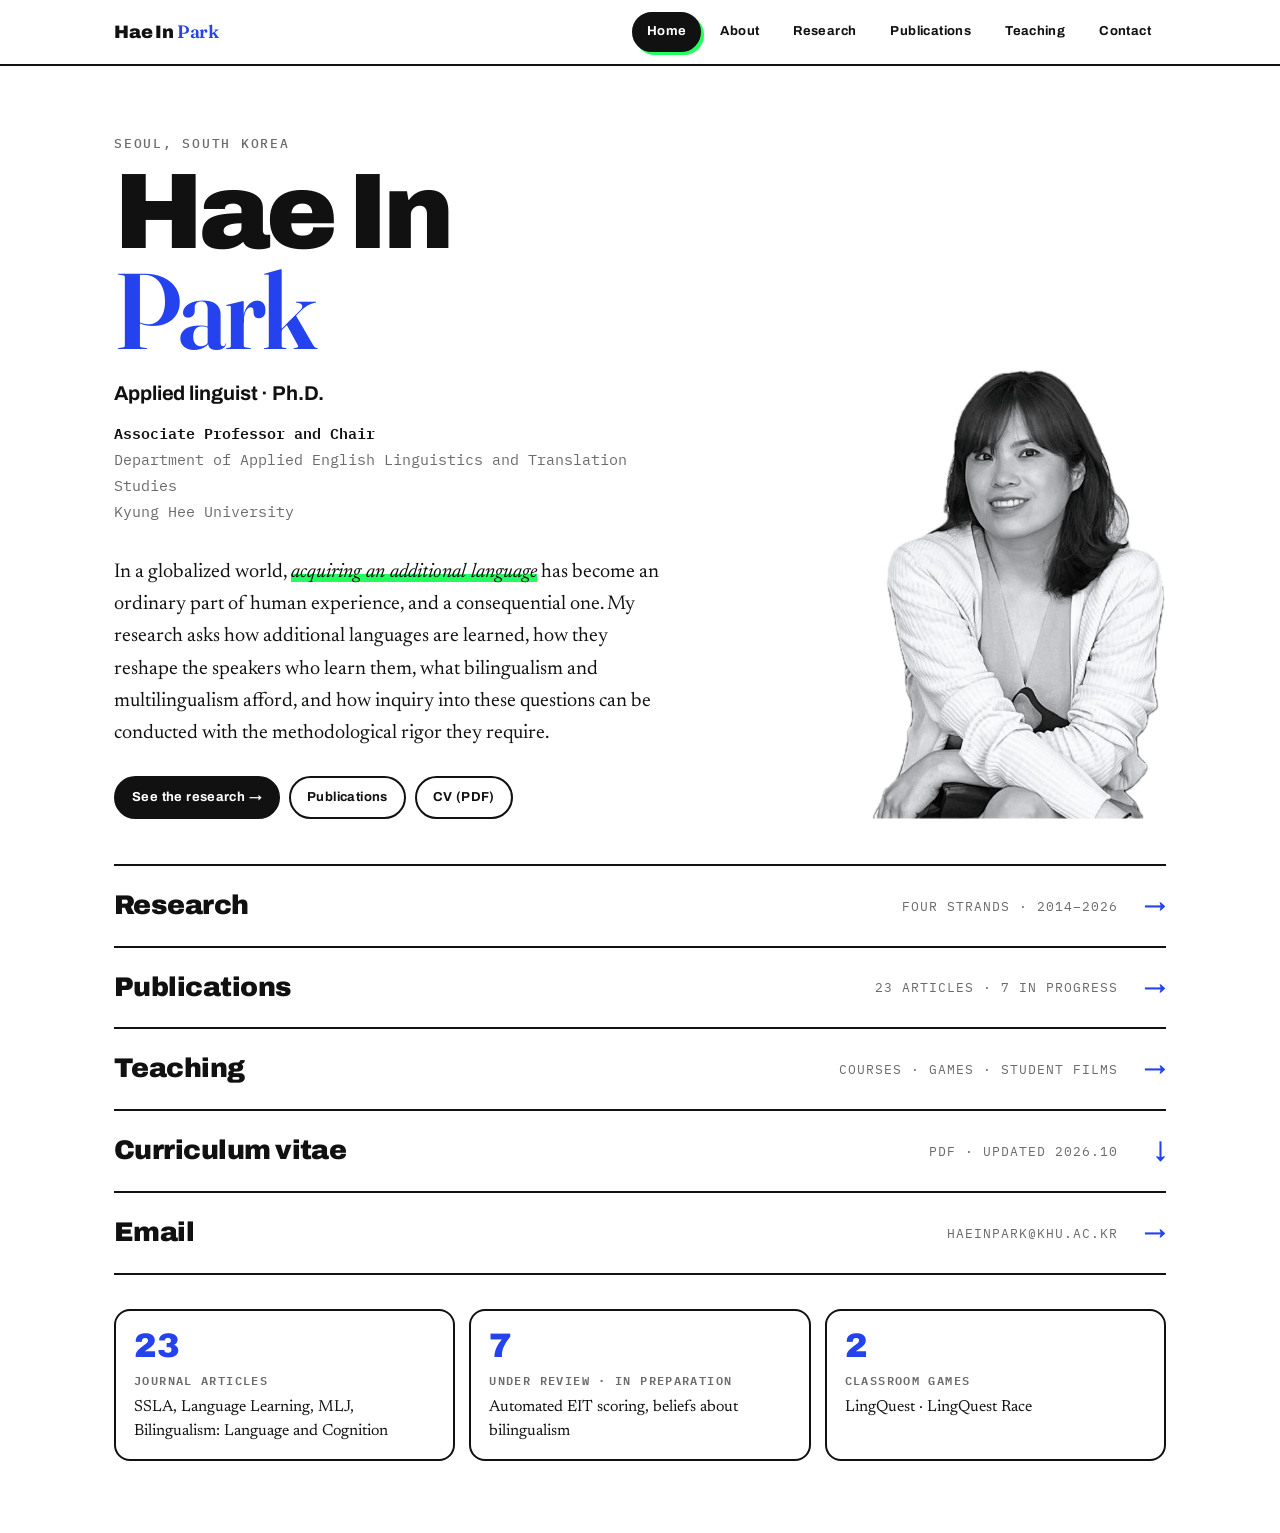
==== commit ceab849a: "Restyle in four-colour palette; add search, copy, and timeline interactions" ====
--- a/index.html
+++ b/index.html
@@ -10,40 +10,37 @@
 <link rel="apple-touch-icon" href="apple-touch-icon.png">
 <link rel="preconnect" href="https://fonts.googleapis.com">
 <link rel="preconnect" href="https://fonts.gstatic.com" crossorigin>
-<link href="https://fonts.googleapis.com/css2?family=Fraunces:opsz,wght@9..144,700&family=IBM+Plex+Mono:wght@400;500;600&family=Newsreader:ital,opsz,wght@0,6..72,400;0,6..72,500;1,6..72,400&display=swap" rel="stylesheet">
+<link href="https://fonts.googleapis.com/css2?family=Archivo:wght@500;700;900&family=Fraunces:ital,opsz,wght@0,9..144,400;0,9..144,600;1,9..144,400&family=IBM+Plex+Mono:wght@400;500;600&family=Newsreader:ital,opsz,wght@0,6..72,400;0,6..72,500;1,6..72,400&display=swap" rel="stylesheet">
 <style>
 /* ===========================================================
-   Palette: cool paper, ink, periwinkle.
-   Type: IBM Plex Mono as display/data face, Newsreader for prose.
+   Palette: paper, ink, electric blue, neon green — nothing else.
+   Supporting tones are ink and blue at lower strength.
+   Type: Archivo for headlines, Newsreader for prose, IBM Plex Mono for data.
    =========================================================== */
 :root{
-  --ink:#14142B;
-  --paper:#F7F7FB;
-  --periwinkle:#5B5BD6;
-  --periwinkle-deep:#3D3DA8;
-  --signal:#C88A1E;
-  --rule:#D5D5E2;
-  --muted:#4F4F68;
-
+  --paper:#FFFFFF;
+  --ink:#111111;
+  --blue:#2443EE;
+  --green:#22FF5E;
+  --muted:#6B6B6B;          /* ink 60% — 5.3:1 on paper */
+  --hair:#E3E3E3;           /* ink 12% — hairlines */
+  --tint:#EEF0FF;           /* blue 8%  — hover / selected fills */
+  --blue-soft:#98A4FF;      /* blue 45% — decorative lines */
+
+  --grot:"Archivo", "Noto Sans KR", system-ui, sans-serif;
   --mono:"IBM Plex Mono", ui-monospace, monospace;
   --serif:"Newsreader", Georgia, serif;
   --serif-display:"Fraunces", "Newsreader", Georgia, serif;
 
   --gut:clamp(24px, 5vw, 72px);
   --maxw:1180px;
-  --bar-h:60px;
-
-  /* research strand accents — each ≥5:1 against --paper (WCAG AA) */
-  --acc-1:#5B5BD6;
-  --acc-2:#14746A;
-  --acc-3:#8A5A0F;
-  --acc-4:#A82F67;
+  --bar-h:64px;
 
   /* journey map */
-  --land:#E3E3EC;
-  --landline:#C6C6D6;
-  --edu:#5B5BD6;
-  --work:#A82F67;
+  --land:#EEF0FF;
+  --landline:#C9D0FF;
+  --edu:#2443EE;
+  --work:#111111;
 }
 
 *{box-sizing:border-box}
@@ -53,17 +50,18 @@
   background:var(--paper);
   color:var(--ink);
   font-family:var(--serif);
-  font-size:21px;
+  font-size:20px;
   line-height:1.62;
   font-weight:400;
   -webkit-font-smoothing:antialiased;
 }
 a{color:inherit}
+::selection{background:var(--green);color:var(--ink)}
 .wrap{max-width:var(--maxw);margin:0 auto;padding-left:var(--gut);padding-right:var(--gut)}
 
 .label{
   font-family:var(--mono);
-  font-size:13px;font-weight:500;
+  font-size:12.5px;font-weight:500;
   letter-spacing:.14em;text-transform:uppercase;
   color:var(--muted);
 }
@@ -71,204 +69,149 @@
 /* ---------- masthead / tabs ---------- */
 .masthead{
   position:sticky;top:0;z-index:50;
-  background:rgba(247,247,251,.9);
+  background:rgba(255,255,255,.92);
   backdrop-filter:saturate(140%) blur(8px);
-  border-bottom:1px solid var(--rule);
+  border-bottom:2px solid var(--ink);
 }
 .masthead .wrap{
   display:flex;align-items:center;justify-content:space-between;
   gap:24px;min-height:var(--bar-h);
 }
 .nameplate{
-  font-family:var(--mono);font-weight:600;font-size:15.5px;
-  letter-spacing:.08em;text-transform:uppercase;
-  text-decoration:none;white-space:nowrap;
-}
-.nameplate .dot{color:var(--periwinkle)}
-.nav{display:flex;gap:22px;flex-wrap:wrap}
+  font-family:var(--grot);font-weight:900;font-size:18px;
+  letter-spacing:-.01em;text-decoration:none;white-space:nowrap;color:var(--ink);
+}
+.nameplate em{font-family:var(--serif-display);font-weight:600;font-style:normal;color:var(--blue)}
+.nav{display:flex;gap:4px;flex-wrap:wrap}
 .nav a{
-  font-family:var(--mono);font-size:14px;font-weight:500;
-  letter-spacing:.1em;text-transform:uppercase;
-  text-decoration:none;color:var(--muted);
-  padding:4px 0;border-bottom:1px solid transparent;
-  transition:color .18s ease,border-color .18s ease;
-}
-.nav a:hover,.nav a:focus-visible{color:var(--ink);border-bottom-color:var(--rule)}
-.nav a[aria-current="page"]{color:var(--ink);border-bottom-color:var(--periwinkle)}
+  font-family:var(--grot);font-size:13px;font-weight:700;letter-spacing:.03em;
+  text-decoration:none;color:var(--ink);
+  padding:7px 13px;border-radius:999px;border:2px solid transparent;
+  transition:border-color .15s ease,background .15s ease,color .15s ease,box-shadow .15s ease;
+}
+.nav a:hover,.nav a:focus-visible{border-color:var(--ink)}
+.nav a[aria-current="page"]{background:var(--ink);color:var(--paper);border-color:var(--ink);box-shadow:3px 3px 0 var(--green)}
 
 /* ---------- tab views ---------- */
 .view{display:none}
-.view.is-active{display:block;animation:view-in .32s ease-out both}
-@keyframes view-in{from{opacity:0;transform:translateY(6px)}to{opacity:1;transform:none}}
+.view.is-active{display:block;animation:view-in .32s cubic-bezier(.22,1,.36,1) both}
+@keyframes view-in{from{opacity:0;transform:translateY(8px)}to{opacity:1;transform:none}}
 
 /* ---------- home ---------- */
-.hero{
-  min-height:calc(100vh - var(--bar-h));
-  display:flex;flex-direction:column;justify-content:space-between;
-  padding-top:clamp(32px,7vh,72px);
-}
-.hero-top{flex:0 0 auto}
+.hero{padding-top:clamp(30px,6vh,64px)}
 .hero-mid{
-  flex:1 1 auto;
   display:grid;
-  grid-template-columns:minmax(0,1fr) auto;
+  grid-template-columns:minmax(0,1.1fr) minmax(280px,.9fr);
   gap:clamp(28px,4.5vw,72px);
   align-items:end;
-  padding:clamp(24px,5vh,56px) 0;
+  padding:0 0 clamp(26px,5vh,48px);
 }
 .hero-text{min-width:0}
 .portrait{margin:0;align-self:end;justify-self:end}
-.portrait img{
-  display:block;
-  height:clamp(280px,44vh,480px);
-  width:auto;
-  max-width:100%;
-}
+.portrait img{display:block;height:clamp(300px,50vh,540px);width:auto;max-width:100%}
 
 .display{
-  margin:0;
-  font-family:var(--serif-display);
-  font-weight:700;
-  font-size:clamp(32px,7.6vw,104px);
-  line-height:1;
-  letter-spacing:-.025em;
-  text-transform:uppercase;
-  font-variation-settings:"opsz" 120,"SOFT" 0,"WONK" 1;
-}
-.display .phd{
-  font-family:var(--mono);
-  font-weight:500;
-  font-size:.2em;
-  letter-spacing:.06em;
-  text-transform:none;
-  color:var(--ink);
-  vertical-align:baseline;
-  margin-left:0;
-  font-variation-settings:normal;
-}
+  margin:12px 0 0;
+  font-family:var(--grot);font-weight:900;
+  font-size:clamp(50px,8.4vw,108px);
+  line-height:.9;letter-spacing:-.045em;
+}
+.display em{display:block;font-family:var(--serif-display);font-weight:600;font-style:normal;color:var(--blue);letter-spacing:-.03em}
 .role{
-  margin:.42em 0 0;
-  font-family:var(--serif);
-  font-style:italic;
-  font-weight:300;
-  font-size:clamp(20px,2.9vw,36px);
-  line-height:1.1;
-  letter-spacing:-.01em;
-  color:var(--periwinkle-deep);
-}
-.display .w{display:block;position:relative;width:max-content;max-width:100%}
-.display .w + .w{margin-top:.06em}
-.display .w .rule{
-  display:block;height:3px;width:100%;
-  background:var(--periwinkle);
-  margin-top:.09em;
-  transform:scaleX(0);transform-origin:left center;
-  animation:rule-in .68s cubic-bezier(.22,1,.36,1) both;
-  animation-delay:var(--d);
-}
-.display .w:nth-child(2) .rule{background:var(--signal)}
-@keyframes rule-in{from{transform:scaleX(0)}to{transform:scaleX(1)}}
-
-.thesis{
-  max-width:60ch;
-  margin:clamp(22px,3.6vh,34px) 0 0;
-  font-size:clamp(18px,1.7vw,21px);
-  line-height:1.62;
-}
-.thesis em{font-style:italic;color:var(--periwinkle-deep)}
-
-.affil{
-  margin:18px 0 0;
-  font-family:var(--mono);font-size:15.5px;line-height:1.85;
-  color:var(--muted);
-}
-.affil strong{color:var(--ink);font-weight:500}
-
-/* ---------- direct rows: CV + email ---------- */
-.direct{flex:0 0 auto;border-top:1px solid var(--rule);padding-bottom:clamp(30px,7vh,72px)}
+  margin:.9em 0 0;
+  font-family:var(--grot);font-weight:700;font-size:clamp(16px,1.9vw,20px);
+  letter-spacing:-.005em;color:var(--ink);
+}
+.affil{margin:12px 0 0;font-family:var(--mono);font-size:14.5px;line-height:1.8;color:var(--muted)}
+.affil strong{color:var(--ink);font-weight:600}
+.thesis{max-width:58ch;margin:clamp(20px,3.4vh,30px) 0 0;font-size:clamp(18px,1.6vw,20px);line-height:1.62;color:var(--ink)}
+.thesis em{font-style:italic;background:linear-gradient(transparent 58%,var(--green) 58%);}
+.pills{display:flex;gap:9px;flex-wrap:wrap;margin:26px 0 0}
+.pill{
+  display:inline-block;font-family:var(--grot);font-size:13px;font-weight:700;letter-spacing:.03em;
+  border:2px solid var(--ink);color:var(--ink);background:transparent;border-radius:999px;
+  padding:9px 16px;cursor:pointer;text-decoration:none;
+  transition:box-shadow .18s ease,transform .18s ease,background .15s ease,color .15s ease;
+}
+.pill:hover,.pill:focus-visible{box-shadow:4px 4px 0 var(--green);transform:translate(-1px,-1px)}
+.pill.solid{background:var(--ink);color:var(--paper)}
+
+/* ---------- direct rows ---------- */
+.direct{border-top:2px solid var(--ink)}
 .direct-row{
   position:relative;display:grid;
   grid-template-columns:1fr auto 28px;
   gap:20px;align-items:center;
   padding:18px 0;
-  border-bottom:1px solid var(--rule);
+  border-bottom:2px solid var(--ink);
   text-decoration:none;
   overflow:hidden;
 }
-.direct-row:last-child{border-bottom:none}
 .direct-row::before{
   content:"";position:absolute;inset:0;
-  background:var(--periwinkle);
+  background:var(--blue);
   transform:scaleX(0);transform-origin:left center;
   transition:transform .34s cubic-bezier(.22,1,.36,1);
   z-index:0;
 }
 .direct-row:hover::before,.direct-row:focus-visible::before{transform:scaleX(1)}
 .direct-row > *{position:relative;z-index:1;transition:color .2s ease .04s}
-.direct-row:hover .d-label,.direct-row:focus-visible .d-label,
-.direct-row:hover .d-val,.direct-row:focus-visible .d-val,
-.direct-row:hover .d-arrow,.direct-row:focus-visible .d-arrow{color:#fff}
-
-.d-label{
-  font-family:var(--mono);
-  font-size:clamp(15px,2.4vw,22px);
-  font-weight:600;letter-spacing:.02em;text-transform:uppercase;
-  color:var(--ink);
-}
-.d-val{font-family:var(--mono);font-size:14px;letter-spacing:.07em;text-transform:uppercase;color:var(--muted)}
-.d-arrow{font-family:var(--mono);font-size:18px;color:var(--periwinkle);text-align:right}
+.direct-row:hover > *,.direct-row:focus-visible > *{color:#fff}
+.d-label{font-family:var(--grot);font-size:clamp(18px,2.6vw,27px);font-weight:900;letter-spacing:-.02em;color:var(--ink)}
+.d-val{font-family:var(--mono);font-size:12.5px;letter-spacing:.08em;text-transform:uppercase;color:var(--muted)}
+.d-arrow{font-family:var(--grot);font-size:22px;font-weight:700;color:var(--blue);text-align:right}
+
+.now{display:grid;grid-template-columns:repeat(3,minmax(0,1fr));gap:14px;padding:34px 0 clamp(40px,8vh,80px)}
+.card{
+  display:block;border:2px solid var(--ink);border-radius:16px;text-decoration:none;color:inherit;
+  transition:box-shadow .22s cubic-bezier(.22,1,.36,1),transform .22s cubic-bezier(.22,1,.36,1);
+}
+.card:hover,.card:focus-visible{box-shadow:7px 7px 0 var(--green);transform:translate(-2px,-2px)}
+.now .card{padding:18px 18px 16px}
+.now b{display:block;font-family:var(--grot);font-weight:900;font-size:34px;line-height:1;color:var(--blue)}
+.now span{display:block;margin-top:8px;font-family:var(--mono);font-size:11.5px;font-weight:600;letter-spacing:.12em;text-transform:uppercase;color:var(--muted)}
+.now p{margin:6px 0 0;font-size:16px;line-height:1.5}
 
 /* ---------- About: institution groups with emblems ---------- */
-.glist{border-top:1px solid var(--rule)}
-.grow{
-  display:grid;grid-template-columns:64px minmax(0,1fr);
-  gap:22px;padding:20px 0;border-bottom:1px solid var(--rule);
-}
-.emg{
-  display:block;width:64px;height:58px;
-  background-repeat:no-repeat;background-position:center top;background-size:contain;
-}
+.glist{border-top:2px solid var(--ink)}
+.grow{display:grid;grid-template-columns:64px minmax(0,1fr);gap:22px;padding:20px 0;border-bottom:1px solid var(--hair)}
+.emg{display:block;width:64px;height:58px;background-repeat:no-repeat;background-position:center top;background-size:contain}
+.gname{margin:0 0 8px;font-family:var(--grot);font-weight:900;font-size:19px;line-height:1.3;letter-spacing:-.01em}
+.gitem{display:grid;grid-template-columns:126px minmax(0,1fr) 174px;gap:20px;align-items:baseline;padding:6px 0}
+.gitem .tcode{font-family:var(--mono);font-size:13px;font-weight:600;letter-spacing:.03em;color:var(--blue)}
+.gtext{font-size:17px;line-height:1.6;color:var(--muted)}
+.gitem .terms{font-family:var(--mono);font-size:12.5px;font-weight:500;letter-spacing:.06em;text-transform:uppercase;color:var(--muted);text-align:right}
+
+
 .emg-georgetown{background-image:url([data-uri])}
 .emg-columbia{background-image:url([data-uri])}
 .emg-khu{background-image:url([data-uri])}
 .emg-ualbany{background-image:url([data-uri])}
-.gname{margin:0 0 8px;font-size:20px;line-height:1.3}
-.gitem{
-  display:grid;grid-template-columns:126px minmax(0,1fr) 174px;
-  gap:20px;align-items:baseline;padding:6px 0;
-}
-.gitem .tcode{font-family:var(--mono);font-size:13.5px;font-weight:600;letter-spacing:.03em;color:var(--periwinkle)}
-.gtext{font-size:17.5px;line-height:1.6;color:var(--muted)}
-.gitem .terms{font-family:var(--mono);font-size:13.5px;font-weight:500;letter-spacing:.06em;
-  text-transform:uppercase;color:var(--muted);text-align:right}
-
+.gname{}
 /* ---------- academic journey map (About) ---------- */
 .jrn{margin:0 0 clamp(34px,5vh,54px)}
 .jrn-head{display:flex;align-items:baseline;justify-content:space-between;gap:18px;flex-wrap:wrap;
-  border-top:1px solid var(--rule);padding-top:16px;margin-bottom:6px}
+  border-top:2px solid var(--ink);padding-top:16px;margin-bottom:6px}
 .jrn-hr{display:flex;align-items:center;gap:20px;flex-wrap:wrap}
-.jrn-key{display:flex;gap:16px;font-family:var(--mono);font-size:11.5px;font-weight:500;
-  letter-spacing:.1em;text-transform:uppercase;color:var(--muted)}
+.jrn-key{display:flex;gap:16px;font-family:var(--mono);font-size:11.5px;font-weight:500;letter-spacing:.1em;text-transform:uppercase;color:var(--muted)}
 .jrn-key span{display:inline-flex;align-items:center;gap:6px}
-.jrn-key b{width:9px;height:9px;border-radius:50%;display:block}
-.jrn-replay{font-family:var(--mono);font-size:11px;font-weight:600;letter-spacing:.1em;
-  text-transform:uppercase;color:var(--muted);background:none;border:1px solid var(--rule);
-  border-radius:99px;padding:5px 12px;cursor:pointer;transition:color .2s ease,border-color .2s ease}
-.jrn-replay:hover,.jrn-replay:focus-visible{color:var(--ink);border-color:var(--muted)}
+.jrn-key b{width:10px;height:10px;border-radius:50%;display:block}
+.jrn-replay{font-family:var(--grot);font-size:11.5px;font-weight:700;letter-spacing:.06em;
+  color:var(--ink);background:none;border:2px solid var(--ink);border-radius:999px;padding:5px 13px;cursor:pointer;
+  transition:box-shadow .18s ease,transform .18s ease}
+.jrn-replay:hover,.jrn-replay:focus-visible{box-shadow:3px 3px 0 var(--green);transform:translate(-1px,-1px)}
 .jrn-map{display:block;width:100%;height:auto}
-.jrn-label{font-family:var(--mono);font-size:14px;font-weight:600;letter-spacing:.05em;fill:var(--ink)}
+.jrn-label{font-family:var(--grot);font-size:14px;font-weight:700;letter-spacing:.02em;fill:var(--ink)}
 .jrn-yr{font-family:var(--mono);font-size:11px;font-weight:500;letter-spacing:.08em;fill:var(--muted)}
-.jrn-ilabel{font-family:var(--mono);font-size:16px;font-weight:600;letter-spacing:.03em;fill:var(--ink)}
+.jrn-ilabel{font-family:var(--grot);font-size:16px;font-weight:700;letter-spacing:.01em;fill:var(--ink)}
 .jrn-iyr{font-family:var(--mono);font-size:13px;font-weight:500;letter-spacing:.06em;fill:var(--muted)}
-.jrn-ical{font-family:var(--mono);font-size:16px;font-weight:600;letter-spacing:.1em;
-  text-transform:uppercase;fill:var(--muted)}
-.jrn-num{font-family:var(--mono);font-size:12px;font-weight:600;fill:#fff}
-.jrn-leg{fill:none;stroke-width:1.8;stroke-linecap:round}
-.jrn-ileg{stroke-width:2.8}
-.jrn-ibox{fill:var(--paper);stroke:var(--rule);stroke-width:1.6;
-  filter:drop-shadow(0 6px 18px rgba(20,20,43,.13))}
-.jrn-clus{fill:none;stroke:var(--rule);stroke-width:1.2;stroke-dasharray:3 3}
-.jrn-tie{fill:none;stroke:var(--rule);stroke-width:1;stroke-dasharray:3 3}
+.jrn-ical{font-family:var(--mono);font-size:16px;font-weight:600;letter-spacing:.1em;text-transform:uppercase;fill:var(--muted)}
+.jrn-num{font-family:var(--grot);font-size:12px;font-weight:700;fill:#fff}
+.jrn-leg{fill:none;stroke-width:2;stroke-linecap:round}
+.jrn-ileg{stroke-width:3}
+.jrn-ibox{fill:var(--paper);stroke:var(--ink);stroke-width:2;filter:drop-shadow(6px 6px 0 var(--green))}
+.jrn-clus{fill:none;stroke:var(--ink);stroke-width:1.2;stroke-dasharray:3 3}
+.jrn-tie{fill:none;stroke:var(--ink);stroke-width:1;stroke-dasharray:3 3;opacity:.5}
 .jrn-map .jrn-leg{stroke-dasharray:var(--len,1400);stroke-dashoffset:var(--len,1400);marker-end:none}
 .jrn-map .jrn-stop{opacity:0}
 .jrn-map.run .lg1{animation:jrn-draw 1.15s ease .1s forwards}
@@ -290,7 +233,6 @@
 }
 .jrn-mob{display:none}
 @media (max-width:640px){
-  /* the inset is unreadable at phone width; the lists below carry the detail */
   .jrn-inset,.jrn-tie,.jrn-clus,.jrn-usdots,.jrn-desk{display:none}
   .jrn-mob{display:block}
   .jrn-label{font-size:42px}
@@ -302,254 +244,290 @@
 }
 
 /* ---------- interior tabs ---------- */
-.page{padding-top:clamp(44px,7vh,80px);padding-bottom:clamp(56px,9vh,104px)}
-.page-head{margin-bottom:clamp(30px,5vh,52px)}
+.page{padding-top:clamp(40px,7vh,72px);padding-bottom:clamp(56px,9vh,104px)}
+.page-head{margin-bottom:clamp(28px,5vh,48px)}
 .page-head h1{
   margin:10px 0 0;
-  font-family:var(--mono);
-  font-size:clamp(28px,5vw,54px);
-  font-weight:600;letter-spacing:-.02em;text-transform:uppercase;
-  line-height:1;
-}
-.page-head .lede{max-width:52ch;margin:18px 0 0;font-size:22px;line-height:1.6;color:var(--muted)}
+  font-family:var(--grot);font-weight:900;
+  font-size:clamp(36px,5.6vw,62px);
+  letter-spacing:-.04em;line-height:.96;
+}
+.page-head h1 em{font-family:var(--serif-display);font-weight:600;font-style:normal;color:var(--blue);letter-spacing:-.02em}
+.page-head .lede{max-width:54ch;margin:18px 0 0;font-size:20.5px;line-height:1.6;color:var(--muted)}
 
 /* heading with profile icons */
 .headrow{display:flex;align-items:center;gap:18px;flex-wrap:wrap}
 .ids{display:flex;align-items:center;gap:10px;padding-top:12px}
-.ic-round{
-  display:inline-flex;align-items:center;justify-content:center;
-  width:34px;height:34px;border-radius:50%;text-decoration:none;
-  transition:transform .26s cubic-bezier(.22,1,.36,1), box-shadow .26s ease;
-}
+.ic-round{display:inline-flex;align-items:center;justify-content:center;width:34px;height:34px;border-radius:50%;text-decoration:none;
+  transition:transform .26s cubic-bezier(.22,1,.36,1),box-shadow .26s ease}
 .ic-round svg{width:34px;height:34px;display:block}
-.ic-round:hover,.ic-round:focus-visible{transform:translateY(-2px);box-shadow:0 5px 14px rgba(20,20,43,.18)}
-
-.strands{border-top:1px solid var(--rule)}
+.ic-round:hover,.ic-round:focus-visible{transform:translate(-1px,-2px);box-shadow:3px 3px 0 var(--green)}
+
+/* ---------- research trajectory timeline ---------- */
+.tl{margin:0 0 clamp(34px,5vh,52px)}
+.tl-h{display:flex;align-items:baseline;justify-content:space-between;gap:18px;flex-wrap:wrap;margin-bottom:16px}
+.tl-legend{display:flex;gap:14px;flex-wrap:wrap;font-family:var(--mono);font-size:11px;font-weight:500;letter-spacing:.07em;text-transform:uppercase;color:var(--muted)}
+.tl-legend s{text-decoration:none;display:flex;align-items:center;gap:6px}
+.tl-legend i{width:11px;height:11px;border-radius:50%;display:block;border:2px solid var(--ink)}
+.lane{display:grid;grid-template-columns:210px minmax(0,1fr);gap:20px;align-items:center;padding:13px 0;border-bottom:1px solid var(--hair);cursor:pointer;transition:opacity .22s ease}
+.lane:first-of-type{border-top:2px solid var(--ink)}
+.lane-k{display:flex;align-items:baseline;gap:10px}
+.lane-n{font-family:var(--grot);font-size:15px;font-weight:900;color:var(--blue);min-width:24px}
+.lane-t{font-size:17px;line-height:1.3}
+.lane.m0 .lane-n{display:none}
+.lane.m0 .lane-t{color:var(--muted)}
+.tl.sel .lane:not(.on){opacity:.18}
+.lane.on .lane-t{box-shadow:inset 0 -.45em 0 var(--green)}
+.track{position:relative;height:28px}
+.track::before{content:"";position:absolute;left:0;right:0;top:50%;height:1px;background:var(--hair)}
+.span{position:absolute;top:50%;transform:translateY(-50%);height:3px;border-radius:2px;background:var(--blue-soft);opacity:.45}
+.dot{
+  position:absolute;top:50%;width:12px;height:12px;margin:-6px 0 0 -6px;border-radius:50%;
+  padding:0;border:2px solid var(--ink);background:var(--ink);cursor:pointer;
+  transition:transform .16s ease;
+}
+.m1 .dot,.tl-legend .m1{background:var(--blue);border-color:var(--blue)}
+.m2 .dot,.tl-legend .m2{background:var(--green);border-color:var(--ink)}
+.m3 .dot,.tl-legend .m3{background:var(--ink);border-color:var(--ink)}
+.m4 .dot,.tl-legend .m4{background:var(--paper);border-color:var(--ink)}
+.m0 .dot,.tl-legend .m0{background:var(--hair);border-color:var(--hair);width:9px;height:9px;margin:-4.5px 0 0 -4.5px}
+.dot.open{background:var(--paper)!important;border-style:dashed}
+.tl-legend .open{background:var(--paper);border:2px dashed var(--ink)}
+.dot em{
+  position:absolute;left:50%;bottom:calc(100% + 10px);transform:translateX(-50%);
+  min-width:200px;max-width:280px;padding:10px 12px;border-radius:8px;
+  background:var(--ink);color:#fff;font-style:normal;font-family:var(--serif);font-size:14px;line-height:1.35;text-align:left;
+  opacity:0;visibility:hidden;transition:opacity .15s ease;z-index:6;pointer-events:none;
+  box-shadow:5px 5px 0 var(--green);
+}
+.dot em b{display:block;margin-top:5px;font-family:var(--mono);font-size:11px;font-weight:500;letter-spacing:.08em;text-transform:uppercase;color:rgba(255,255,255,.7)}
+.dot:hover em,.dot:focus-visible em{opacity:1;visibility:visible}
+.dot:hover,.dot:focus-visible{outline:none;transform:scale(1.35);z-index:3}
+.axis-row{display:grid;grid-template-columns:210px minmax(0,1fr);gap:20px}
+.axis{position:relative;height:24px;margin-top:10px}
+.axis .tick{position:absolute;transform:translateX(-50%);font-family:var(--mono);font-size:11.5px;font-weight:500;letter-spacing:.06em;color:var(--muted)}
+.picked{margin-top:14px;border:2px solid var(--ink);border-radius:12px;padding:12px 16px;min-height:58px;
+  display:flex;align-items:center;justify-content:space-between;gap:12px;flex-wrap:wrap;font-size:16px;color:var(--muted)}
+.picked b{display:block;font-family:var(--grot);font-weight:900;font-size:15.5px;color:var(--ink);letter-spacing:-.01em}
+.picked .hint{font-family:var(--mono);font-size:11px;letter-spacing:.1em;text-transform:uppercase}
+
+.strands{border-top:2px solid var(--ink)}
 .strand{
   display:grid;
   grid-template-columns:clamp(84px,9vw,124px) minmax(0,1fr) minmax(240px,.82fr);
   gap:clamp(18px,3vw,42px);align-items:start;
-  padding:30px 0 32px;border-bottom:1px solid var(--rule);
-  transition:padding-left .3s cubic-bezier(.22,1,.36,1);
-}
-.strand:hover{padding-left:12px}
-.s-num{
-  font-family:var(--serif-display);font-weight:700;
-  font-size:clamp(52px,7.4vw,92px);line-height:.82;
-  color:transparent;-webkit-text-stroke:1.4px var(--acc);
-  transition:color .34s ease, transform .34s cubic-bezier(.22,1,.36,1);
-}
-.strand:hover .s-num{color:var(--acc);transform:translateY(-3px)}
+  padding:30px 0 32px;border-bottom:2px solid var(--ink);
+  transition:opacity .25s ease;
+}
+.strand.dim{opacity:.18}
+.s-num{font-family:var(--grot);font-weight:900;font-size:clamp(44px,6.4vw,80px);line-height:.85;letter-spacing:-.05em;color:var(--blue)}
 .strand .tag{
-  display:inline-block;font-family:var(--mono);font-size:12px;font-weight:600;
-  letter-spacing:.12em;text-transform:uppercase;color:var(--acc);
-  border:1px solid var(--acc);border-radius:99px;padding:3px 11px;margin-bottom:12px;
-}
-.strand h2{margin:0 0 10px;font-size:25px;font-weight:400;line-height:1.28;letter-spacing:-.01em}
-.strand p{margin:0;font-size:19px;line-height:1.6;color:var(--muted)}
-
-.papers-h{
-  display:block;font-family:var(--mono);font-size:11px;font-weight:600;
-  letter-spacing:.14em;text-transform:uppercase;color:var(--muted);margin-bottom:8px;
-}
-.papers{list-style:none;margin:0;padding:0}
-.papers li{border-top:1px solid var(--rule)}
-.papers li:first-child{border-top:none}
-.paper{display:block;position:relative;text-decoration:none;padding:11px 26px 12px 0}
-.paper .pt{display:block;font-size:16.5px;line-height:1.42;color:var(--ink);transition:color .2s ease}
-.paper:hover .pt,.paper:focus-visible .pt{color:var(--acc)}
-.paper .pm{
-  display:block;margin-top:4px;font-family:var(--mono);font-size:11.5px;font-weight:500;
-  letter-spacing:.07em;text-transform:uppercase;color:var(--acc);
-}
-.paper::after{
-  content:"\2197";position:absolute;right:2px;top:12px;
-  font-family:var(--mono);font-size:13px;color:var(--acc);
-  opacity:.45;transition:opacity .2s ease, transform .28s cubic-bezier(.22,1,.36,1);
-}
+  display:inline-block;font-family:var(--grot);font-size:11px;font-weight:700;
+  letter-spacing:.1em;text-transform:uppercase;border-radius:999px;padding:4px 11px;margin-bottom:12px;
+  border:2px solid var(--ink);color:var(--ink);
+}
+.tag.t1{background:var(--blue);color:#fff;border-color:var(--blue)}
+.tag.t2{background:var(--green);color:var(--ink)}
+.tag.t3{background:var(--ink);color:var(--paper)}
+.tag.t4{background:transparent;color:var(--ink)}
+.strand h2{margin:0 0 10px;font-family:var(--grot);font-weight:900;font-size:23px;line-height:1.22;letter-spacing:-.02em}
+.strand p{margin:0;font-size:18px;line-height:1.6;color:var(--muted)}
+
+.papers-h{display:block;font-family:var(--mono);font-size:11px;font-weight:600;letter-spacing:.14em;text-transform:uppercase;color:var(--muted);margin-bottom:8px}
+.papers{list-style:none;margin:0;padding:0;border-top:2px solid var(--ink)}
+.papers li{border-bottom:1px solid var(--hair)}
+.paper{display:block;position:relative;text-decoration:none;padding:11px 26px 12px 0;transition:background .15s ease,padding-left .15s ease}
+.paper:hover,.paper:focus-visible{background:var(--tint);padding-left:8px}
+.paper .pt{display:block;font-size:16px;line-height:1.42;color:var(--ink)}
+.paper .pm{display:block;margin-top:4px;font-family:var(--mono);font-size:11px;font-weight:500;letter-spacing:.07em;text-transform:uppercase;color:var(--muted)}
+.paper::after{content:"\2197";position:absolute;right:2px;top:12px;font-family:var(--grot);font-weight:700;font-size:14px;color:var(--blue);opacity:.5;transition:opacity .2s ease,transform .28s cubic-bezier(.22,1,.36,1)}
 .paper:hover::after,.paper:focus-visible::after{opacity:1;transform:translate(2px,-2px)}
 
-.toollist{border-top:1px solid var(--rule)}
-.tool{
-  display:grid;grid-template-columns:minmax(0,1fr) minmax(280px,420px);
-  gap:clamp(24px,4vw,48px);align-items:center;
-  padding:30px 0 32px;
-  border-bottom:1px solid var(--rule);
-  text-decoration:none;color:inherit;
-}
-.tool h2{margin:0 0 10px;font-size:23.5px;font-weight:400;line-height:1.3;letter-spacing:-.01em;transition:color .2s ease}
-.tool:hover h2,.tool:focus-visible h2{color:var(--periwinkle)}
-.tool p{margin:0;max-width:52ch;font-size:19px;line-height:1.62;color:var(--muted)}
-.tool .tag{display:block;margin-bottom:14px}
-.tool .venues{
-  display:block;margin-top:14px;
-  font-family:var(--mono);font-size:12.5px;font-weight:500;
-  letter-spacing:.08em;text-transform:uppercase;color:var(--periwinkle);
-}
-.tool-arrow{font-family:var(--mono);font-size:.72em;color:var(--periwinkle);vertical-align:.14em}
-.tool-thumb{
-  display:block;overflow:hidden;border-radius:6px;
-  border:1px solid var(--rule);
-  box-shadow:0 1px 2px rgba(20,20,43,.06),0 8px 24px rgba(20,20,43,.07);
-}
-.tool-thumb img{display:block;width:100%;height:auto;transition:transform .34s cubic-bezier(.22,1,.36,1)}
-.tool:hover .tool-thumb img,.tool:focus-visible .tool-thumb img{transform:scale(1.025)}
-@media (max-width:720px){
-  .tool{grid-template-columns:1fr;gap:20px}
-  .tool-thumb{order:-1}
-}
-
-.pubs{border-top:1px solid var(--rule)}
+/* ---------- tools (hidden tab) ---------- */
+.toollist{border-top:2px solid var(--ink)}
+.tool{display:grid;grid-template-columns:minmax(0,1fr) minmax(280px,420px);gap:clamp(24px,4vw,48px);align-items:center;padding:30px 0 32px;border-bottom:2px solid var(--ink);text-decoration:none;color:inherit}
+.tool h2{margin:0 0 10px;font-family:var(--grot);font-weight:900;font-size:23px;line-height:1.25;letter-spacing:-.02em;transition:color .2s ease}
+.tool:hover h2,.tool:focus-visible h2{color:var(--blue)}
+.tool p{margin:0;max-width:52ch;font-size:18px;line-height:1.62;color:var(--muted)}
+.tool .tag{display:inline-block;font-family:var(--grot);font-size:11px;font-weight:700;letter-spacing:.1em;text-transform:uppercase;border:2px solid var(--ink);border-radius:999px;padding:4px 11px;margin-bottom:14px}
+.tool .venues{display:block;margin-top:14px;font-family:var(--mono);font-size:12px;font-weight:500;letter-spacing:.08em;text-transform:uppercase;color:var(--blue)}
+.tool-arrow{font-family:var(--grot);font-size:.72em;color:var(--blue);vertical-align:.14em}
+.tool-thumb{display:block;overflow:hidden;border-radius:14px;border:2px solid var(--ink);transition:box-shadow .22s ease,transform .22s ease}
+.tool:hover .tool-thumb{box-shadow:7px 7px 0 var(--green);transform:translate(-2px,-2px)}
+.tool-thumb img{display:block;width:100%;height:auto}
+@media (max-width:720px){.tool{grid-template-columns:1fr;gap:20px}.tool-thumb{order:-1}}
+
+/* ---------- publications ---------- */
+.pubtools{display:flex;gap:10px;flex-wrap:wrap;align-items:center;margin:0 0 26px}
+.pubtools input{
+  flex:1 1 260px;font-family:var(--grot);font-size:15px;font-weight:500;
+  padding:11px 16px;border:2px solid var(--ink);border-radius:999px;background:var(--paper);color:var(--ink);outline:none;
+  transition:box-shadow .18s ease;
+}
+.pubtools input:focus{box-shadow:4px 4px 0 var(--green)}
+.chips{display:flex;gap:6px;flex-wrap:wrap}
+.chip{font-family:var(--grot);font-size:11px;font-weight:700;letter-spacing:.08em;text-transform:uppercase;border:2px solid var(--ink);color:var(--ink);background:transparent;border-radius:999px;padding:6px 12px;cursor:pointer;transition:background .15s ease,color .15s ease}
+.chip:hover{background:var(--tint)}
+.chip.on{background:var(--ink);color:var(--paper)}
+.count{font-family:var(--mono);font-size:12px;letter-spacing:.08em;text-transform:uppercase;color:var(--muted);margin:0 0 18px}
+.pubs{border-top:2px solid var(--ink)}
 .pub-group{margin-top:44px}
 .pub-group:first-child{margin-top:0}
 .pub-group > .label{display:block;margin-bottom:12px}
+.pub-group.hide{display:none}
 .ref{
-  padding:15px 0 15px 2.4em;
-  text-indent:-2.4em;
-  border-bottom:1px solid var(--rule);
-  font-size:19px;line-height:1.62;
-}
+  display:grid;grid-template-columns:minmax(0,1fr) auto;gap:16px;align-items:start;
+  padding:14px 0;border-bottom:1px solid var(--hair);
+  font-size:18px;line-height:1.6;
+}
+.ref.hide{display:none}
+.ref > div{padding-left:2.4em;text-indent:-2.4em}
 .ref b{font-weight:500}
 .ref i{font-style:italic}
-.ref a{
-  color:var(--periwinkle-deep);text-decoration:none;
-  border-bottom:1px solid var(--rule);
-  overflow-wrap:anywhere;
-}
-.ref a:hover,.ref a:focus-visible{border-bottom-color:var(--periwinkle)}
-.note{margin-top:26px;font-family:var(--mono);font-size:14px;color:var(--muted);line-height:1.7}
-.note code{background:rgba(91,91,214,.09);padding:1px 5px;border-radius:2px}
-
+.ref mark{background:var(--green);color:var(--ink);padding:0 .08em;border-radius:3px}
+.ref a{color:var(--blue);text-decoration:none;border-bottom:1px solid var(--hair);overflow-wrap:anywhere;transition:border-color .18s ease}
+.ref a:hover,.ref a:focus-visible{border-bottom-color:var(--blue)}
+.copy{
+  font-family:var(--grot);font-size:11px;font-weight:700;letter-spacing:.08em;text-transform:uppercase;
+  border:2px solid var(--ink);background:transparent;color:var(--ink);border-radius:999px;padding:6px 11px;
+  cursor:pointer;white-space:nowrap;transition:box-shadow .15s ease,background .15s ease,color .15s ease;
+}
+.copy:hover,.copy:focus-visible{box-shadow:3px 3px 0 var(--green)}
+.copy.done{background:var(--green);color:var(--ink);border-color:var(--green);box-shadow:none}
+.note{margin-top:26px;font-family:var(--mono);font-size:13.5px;color:var(--muted);line-height:1.7}
+.note code{background:var(--tint);padding:1px 5px;border-radius:3px}
+
+/* ---------- teaching ---------- */
 .tgroup{margin-top:42px}
 .tgroup:first-child{margin-top:0}
 .tgroup > .label{display:block;margin-bottom:10px}
-.tlist{border-top:1px solid var(--rule)}
-.trow{
-  display:grid;grid-template-columns:126px 1fr 174px;
-  gap:20px;align-items:baseline;
-  padding:13px 0;border-bottom:1px solid var(--rule);
-}
-.trow .tcode{font-family:var(--mono);font-size:13.5px;font-weight:600;letter-spacing:.03em;color:var(--periwinkle)}
-.trow .tt{font-size:19px;line-height:1.52}
-.trow .terms{font-family:var(--mono);font-size:13.5px;font-weight:500;letter-spacing:.06em;text-transform:uppercase;color:var(--muted);text-align:right}
-.trow .tt .sub{display:block;margin-top:6px;font-size:17.5px;line-height:1.6;color:var(--muted)}
+.tlist{border-top:2px solid var(--ink)}
+.trow{display:grid;grid-template-columns:126px 1fr 174px;gap:20px;align-items:baseline;padding:13px 0;border-bottom:1px solid var(--hair);transition:background .15s ease}
+.trow .tcode{font-family:var(--mono);font-size:13px;font-weight:600;letter-spacing:.03em;color:var(--blue)}
+.trow .tt{font-size:18.5px;line-height:1.5}
+.trow .terms{font-family:var(--mono);font-size:12.5px;font-weight:500;letter-spacing:.06em;text-transform:uppercase;color:var(--muted);text-align:right}
+.trow .tt .sub{display:block;margin-top:6px;font-size:17px;line-height:1.6;color:var(--muted)}
 .trow .vlink{
-  display:inline-block;margin-left:12px;
-  font-family:var(--mono);font-size:11.5px;font-weight:600;
-  letter-spacing:.09em;text-transform:uppercase;
-  color:var(--periwinkle);text-decoration:none;
-  border-bottom:1px solid transparent;
-  transition:border-color .18s ease;
-  white-space:nowrap;
-}
-.trow .vlink:hover,.trow .vlink:focus-visible{border-bottom-color:var(--periwinkle)}
-
-.beyond{margin-top:60px;padding-top:42px;border-top:1px solid var(--rule)}
-.beyond-h{
-  margin:0 0 16px;
-  font-family:var(--mono);
-  font-size:clamp(19px,2.6vw,28px);
-  font-weight:600;letter-spacing:-.01em;
-  text-transform:uppercase;line-height:1.05;
-}
+  display:inline-block;margin-left:12px;vertical-align:middle;
+  font-family:var(--grot);font-size:10.5px;font-weight:700;letter-spacing:.08em;text-transform:uppercase;
+  color:var(--ink);text-decoration:none;border:2px solid var(--ink);border-radius:999px;padding:3px 9px;
+  transition:box-shadow .15s ease,transform .15s ease;white-space:nowrap;
+}
+.trow .vlink:hover,.trow .vlink:focus-visible{box-shadow:3px 3px 0 var(--green);transform:translate(-1px,-1px)}
+
+.beyond{margin-top:60px;padding-top:42px;border-top:2px solid var(--ink)}
+.beyond-h{margin:0 0 14px;font-family:var(--grot);font-weight:900;font-size:clamp(22px,2.8vw,30px);letter-spacing:-.03em;line-height:1.05}
 .channel-note{max-width:66ch;margin:0;font-size:18px;line-height:1.62;color:var(--muted)}
 .films{display:grid;grid-template-columns:repeat(2,minmax(0,1fr));gap:26px;margin:26px 0 0}
 .film{display:block;text-decoration:none}
 .thumb{position:relative;display:block;line-height:0}
-.film img{
-  display:block;width:100%;height:auto;aspect-ratio:16/9;object-fit:cover;
-  background:var(--rule);border-radius:5px;
-  transition:opacity .18s ease;
-}
-.film:hover img,.film:focus-visible img{opacity:.88}
-.film .ft{display:block;margin-top:13px;font-size:18px;line-height:1.38}
-.film .fm{
-  display:block;margin-top:5px;
-  font-family:var(--mono);font-size:12px;font-weight:500;
-  letter-spacing:.08em;text-transform:uppercase;color:var(--muted);
-}
-
+.film img{display:block;width:100%;height:auto;aspect-ratio:16/9;object-fit:cover;background:var(--hair);border-radius:14px;transition:opacity .18s ease}
+.film .ft{display:block;margin-top:13px;font-family:var(--grot);font-weight:900;font-size:17.5px;line-height:1.3;letter-spacing:-.01em}
+.film .fm{display:block;margin-top:6px;font-family:var(--mono);font-size:11.5px;font-weight:500;letter-spacing:.08em;text-transform:uppercase;color:var(--blue)}
+.film .fd{display:block;margin-top:7px;font-size:17px;line-height:1.55;color:var(--muted)}
+
+.tsec{margin-top:60px;padding-top:42px;border-top:2px solid var(--ink)}
+.tsec.first{margin-top:0;padding-top:0;border-top:none}
+.tsec > .tgroup:nth-of-type(1){margin-top:22px}
+
+/* click-to-play video facade */
+.vid{position:relative;display:block;width:100%;aspect-ratio:16/9;padding:0;border:2px solid var(--ink);border-radius:14px;overflow:hidden;background:#111;cursor:pointer}
+.vid img{display:block;width:100%;height:100%;object-fit:cover;transition:opacity .18s ease}
+.vid:hover img,.vid:focus-visible img{opacity:.88}
+.vid .pbtn{position:absolute;inset:0;display:grid;place-items:center;pointer-events:none}
+.vid .pbtn i{width:64px;height:64px;border-radius:50%;background:var(--green);border:2px solid #111;display:grid;place-items:center;transition:transform .2s ease}
+.vid:hover .pbtn i,.vid:focus-visible .pbtn i{transform:scale(1.08)}
+.vid .pbtn i::after{content:"";margin-left:5px;border-left:18px solid #111;border-top:11px solid transparent;border-bottom:11px solid transparent}
+.vid.is-playing{background:#000}
+.vid iframe{position:absolute;inset:0;width:100%;height:100%;border:0}
+
+/* ---------- contact ---------- */
+.big{margin:0 0 30px;font-family:var(--grot);font-weight:900;font-size:clamp(22px,4vw,42px);letter-spacing:-.03em;line-height:1.15;overflow-wrap:anywhere}
+.big a{text-decoration:none;color:var(--ink);background:linear-gradient(transparent 70%,var(--green) 70%)}
+.big .copy{vertical-align:middle;margin-left:12px}
 .contact-grid{display:grid;grid-template-columns:repeat(auto-fit,minmax(220px,1fr));gap:36px}
 .contact-grid dt{margin-bottom:8px}
-.contact-grid dd{margin:0;font-family:var(--mono);font-size:17px;line-height:1.85}
-.contact-grid a{text-decoration:none;border-bottom:1px solid var(--rule);transition:border-color .18s ease,color .18s ease}
-.contact-grid a:hover,.contact-grid a:focus-visible{color:var(--periwinkle-deep);border-bottom-color:var(--periwinkle)}
-.contact-grid .cid{margin-left:8px;font-size:14px;letter-spacing:.04em;color:var(--muted);white-space:nowrap}
-.contact-grid a[target]::after{content:"\2197";font-size:.78em;margin-left:.22em;color:var(--periwinkle);vertical-align:.1em}
-
-footer{border-top:1px solid var(--rule);padding:24px 0 40px}
+.contact-grid dd{margin:0;font-family:var(--mono);font-size:16px;line-height:1.85}
+.contact-grid a{text-decoration:none;border-bottom:2px solid var(--green);transition:color .18s ease}
+.contact-grid a:hover,.contact-grid a:focus-visible{color:var(--blue)}
+.contact-grid .cid{margin-left:8px;font-size:13.5px;letter-spacing:.04em;color:var(--muted);white-space:nowrap}
+.contact-grid a[target]::after{content:"\2197";font-size:.78em;margin-left:.22em;color:var(--blue);vertical-align:.1em}
+.keys{margin-top:38px;padding-top:18px;border-top:1px solid var(--hair);display:flex;gap:8px;align-items:center;flex-wrap:wrap;font-family:var(--mono);font-size:13px;color:var(--muted)}
+kbd{font-family:var(--mono);font-size:12px;font-weight:600;border:2px solid var(--ink);border-bottom-width:3px;border-radius:7px;padding:1px 8px;color:var(--ink);background:var(--paper)}
+
+footer{border-top:2px solid var(--ink);padding:22px 0 40px}
 footer .wrap{display:flex;justify-content:space-between;gap:20px;flex-wrap:wrap}
-footer p{margin:0;font-family:var(--mono);font-size:13px;letter-spacing:.04em;color:var(--muted)}
+footer p{margin:0;font-family:var(--mono);font-size:12.5px;letter-spacing:.06em;text-transform:uppercase;color:var(--muted)}
 #site-footer{display:none}
 #site-footer.is-visible{display:block}
 
-:focus-visible{outline:2px solid var(--periwinkle);outline-offset:3px;border-radius:2px}
+.toast{position:fixed;left:50%;bottom:26px;transform:translate(-50%,16px);background:var(--ink);color:#fff;font-family:var(--grot);font-weight:700;font-size:13px;
+  padding:10px 16px;border-radius:999px;box-shadow:5px 5px 0 var(--green);opacity:0;transition:opacity .2s ease,transform .2s ease;z-index:70;pointer-events:none}
+.toast.show{opacity:1;transform:translate(-50%,0)}
+
+:focus-visible{outline:2px solid var(--blue);outline-offset:3px;border-radius:2px}
 
 @media (prefers-reduced-motion:reduce){
   *{animation:none !important;transition:none !important}
-  .display .w .rule{transform:scaleX(1)}
 }
 
 @media (max-width:720px){
-  body{font-size:19px}
-
-  .hero{min-height:auto;padding-bottom:8px}
-  .hero-mid{
-    padding:32px 0;
-    grid-template-columns:1fr;
-    gap:26px;
-    align-items:start;
-  }
-  .portrait{justify-self:start}
-  .portrait img{height:clamp(240px,38vh,320px)}
+  body{font-size:18.5px}
+
+  .hero{padding-top:26px}
+  .hero-mid{grid-template-columns:1fr;gap:22px;align-items:start;padding-bottom:28px}
+  .portrait{justify-self:start;order:-1}
+  .portrait img{height:clamp(240px,38vh,340px)}
+  .display{font-size:clamp(44px,13vw,64px)}
   .direct-row{grid-template-columns:1fr 24px;gap:8px}
   .d-val{grid-column:1;grid-row:2;margin-top:2px}
   .d-arrow{grid-row:1}
-
-  .page{padding-top:34px;padding-bottom:56px}
+  .now{grid-template-columns:1fr;gap:10px;padding:26px 0 50px}
+
+  .page{padding-top:32px;padding-bottom:56px}
   .page-head{margin-bottom:26px}
-  .page-head .lede{font-size:19.5px}
-
-  .strand{grid-template-columns:64px minmax(0,1fr);gap:16px}
-  .strand:hover{padding-left:0}
+  .page-head .lede{font-size:18.5px}
+
+  .strand{grid-template-columns:56px minmax(0,1fr);gap:16px}
   .s-right{grid-column:2;padding-top:18px}
-  .strand h2{font-size:22px}
-  .strand p{font-size:18px}
+  .s-num{font-size:40px}
+  .strand h2{font-size:21px}
+  .strand p{font-size:17px}
 
   .pub-group,.tgroup{margin-top:32px}
-  .ref{font-size:18px;padding:14px 0 14px 1.7em;text-indent:-1.7em}
+  .ref{grid-template-columns:1fr;gap:8px;font-size:17px}
+  .ref > div{padding-left:1.7em;text-indent:-1.7em}
+  .copy{justify-self:start}
 
   .trow{grid-template-columns:1fr;gap:3px;padding:12px 0}
   .grow{grid-template-columns:48px minmax(0,1fr);gap:16px;padding:16px 0}
   .emg{width:48px;height:44px}
   .gitem{grid-template-columns:1fr;gap:3px;padding:8px 0}
   .gitem .terms{text-align:left}
-  .gname{font-size:19px}
+  .gname{font-size:18px}
   .films{grid-template-columns:1fr;gap:22px}
+  .lane,.axis-row{grid-template-columns:1fr;gap:7px}
+  .lane{padding:12px 0}
+  .dot em{display:none}
+  .tl-h{margin-bottom:14px}
   .beyond{margin-top:44px;padding-top:32px}
+  .tsec{margin-top:44px;padding-top:32px}
+  .vid .pbtn i{width:52px;height:52px}
+  .vid .pbtn i::after{border-left:15px solid #111;border-top:9px solid transparent;border-bottom:9px solid transparent}
   .channel-note{font-size:17px}
   .trow .terms{text-align:left}
 
   .contact-grid{gap:26px}
   .contact-grid .cid{display:block;margin-left:0;margin-top:3px}
+  .big .copy{display:inline-block;margin:10px 0 0}
 
   footer .wrap{flex-direction:column;gap:6px}
 }
 
 @media (max-width:600px){
-  .masthead .wrap{
-    flex-direction:column;align-items:flex-start;
-    gap:9px;min-height:0;
-    padding-top:12px;padding-bottom:12px;
-  }
-  .nav{gap:17px}
-  .nav a{font-size:13.5px;letter-spacing:.08em;padding:4px 0}
-}
-
-@media (max-width:400px){
-  .display{font-size:30px}
-  .nav{gap:13px}
-  .nav a{font-size:12.5px;letter-spacing:.06em}
+  .masthead .wrap{flex-direction:column;align-items:flex-start;gap:8px;min-height:0;padding-top:10px;padding-bottom:10px}
+  .nav{gap:2px}
+  .nav a{font-size:12px;padding:6px 10px}
 }
 </style>
 </head>
@@ -557,7 +535,7 @@
 
 <header class="masthead">
   <div class="wrap">
-    <a class="nameplate" href="#home">Haeinpark</a>
+    <a class="nameplate" href="#home">Hae In <em>Park</em></a>
     <nav class="nav" aria-label="Main">
       <a href="#home">Home</a>
       <a href="#about">About</a>
@@ -577,30 +555,31 @@
   <section class="view" id="home">
     <div class="wrap hero">
 
-      <div class="hero-top">
-        <p class="label">Seoul, South Korea</p>
-      </div>
-
       <div class="hero-mid">
         <div class="hero-text">
-        <h1 class="display">
-          <span class="w">Hae In Park&nbsp;<span class="phd">Ph.D.</span><span class="rule" style="--d:.10s"></span></span>
-        </h1>
-        <p class="role">Applied Linguist</p>
-
-        <p class="affil">
-          <strong>Associate Professor and Chair</strong><br>
-          Department of Applied English Linguistics and Translation Studies<br>
-          Kyung Hee University
-        </p>
-
-        <p class="thesis">
-          In a globalized world, <em>acquiring an additional language</em> has become an
-          ordinary part of human experience, and a consequential one. My research asks how
-          additional languages are learned, how they reshape the speakers who learn them,
-          what bilingualism and multilingualism afford, and how inquiry into these questions
-          may be conducted with the methodological rigor they require.
-        </p>
+          <p class="label">Seoul, South Korea</p>
+          <h1 class="display">Hae In<em>Park</em></h1>
+          <p class="role">Applied linguist &middot; Ph.D.</p>
+
+          <p class="affil">
+            <strong>Associate Professor and Chair</strong><br>
+            Department of Applied English Linguistics and Translation Studies<br>
+            Kyung Hee University
+          </p>
+
+          <p class="thesis">
+            In a globalized world, <em>acquiring an additional language</em> has become an
+            ordinary part of human experience, and a consequential one. My research asks how
+            additional languages are learned, how they reshape the speakers who learn them,
+            what bilingualism and multilingualism afford, and how inquiry into these questions
+            can be conducted with the methodological rigor they require.
+          </p>
+
+          <div class="pills">
+            <a class="pill solid" href="#research">See the research &rarr;</a>
+            <a class="pill" href="#publications">Publications</a>
+            <a class="pill" href="cv.pdf" target="_blank" rel="noopener noreferrer">CV (PDF)</a>
+          </div>
         </div>
 
         <figure class="portrait">
@@ -609,6 +588,21 @@
       </div>
 
       <div class="direct">
+        <a class="direct-row" href="#research">
+          <span class="d-label">Research</span>
+          <span class="d-val">Four strands &middot; 2014&ndash;2026</span>
+          <span class="d-arrow" aria-hidden="true">&rarr;</span>
+        </a>
+        <a class="direct-row" href="#publications">
+          <span class="d-label">Publications</span>
+          <span class="d-val">23 articles &middot; 7 in progress</span>
+          <span class="d-arrow" aria-hidden="true">&rarr;</span>
+        </a>
+        <a class="direct-row" href="#teaching">
+          <span class="d-label">Teaching</span>
+          <span class="d-val">Courses &middot; games &middot; student films</span>
+          <span class="d-arrow" aria-hidden="true">&rarr;</span>
+        </a>
         <a class="direct-row" href="cv.pdf" target="_blank" rel="noopener noreferrer">
           <span class="d-label">Curriculum vitae</span>
           <span class="d-val">PDF &middot; updated 2026.10</span>
@@ -619,6 +613,12 @@
           <span class="d-val">haeinpark@khu.ac.kr</span>
           <span class="d-arrow" aria-hidden="true">&rarr;</span>
         </a>
+      </div>
+
+      <div class="now">
+        <a class="card" href="#publications"><b>23</b><span>Journal articles</span><p>SSLA, Language Learning, MLJ, Bilingualism: Language and Cognition</p></a>
+        <a class="card" href="#publications"><b>7</b><span>Under review &middot; in preparation</span><p>Automated EIT scoring, beliefs about bilingualism</p></a>
+        <a class="card" href="#teaching"><b>2</b><span>Classroom games</span><p>LingQuest &middot; LingQuest Race</p></a>
       </div>
 
     </div>
@@ -662,7 +662,7 @@
             <button type="button" class="jrn-replay" id="journey-replay">Replay</button>
           </div>
         </div>
-        <svg class="jrn-map" id="journey" viewBox="-14 -16 1128 440" role="img" aria-label="Map of my academic journey: Seoul, then New York, Washington and Albany in the United States, then Seoul again"><defs><marker id="jrn-ae" viewBox="0 0 10 10" refX="8.5" refY="5" markerWidth="6.5" markerHeight="6.5" orient="auto-start-reverse"><path d="M0 1.2 L9 5 L0 8.8 z" fill="var(--edu)"/></marker><marker id="jrn-aw" viewBox="0 0 10 10" refX="8.5" refY="5" markerWidth="6.5" markerHeight="6.5" orient="auto-start-reverse"><path d="M0 1.2 L9 5 L0 8.8 z" fill="var(--work)"/></marker></defs><path d="M145.6 389.1L139.6 386.0L143.8 385.1L147.8 387.8L145.6 389.1ZM134.8 379.4L139.2 380.2L140.3 382.1L129.6 383.6L131.1 381.0L134.8 379.4ZM153.3 381.0L157.4 379.4L156.7 381.9L143.9 382.6L143.9 380.9L147.5 380.0L153.3 381.0ZM78.3 373.8L81.4 369.4L86.9 369.7L92.4 371.8L93.0 373.4L101.6 373.9L102.6 372.0L111.0 374.2L112.6 377.1L119.4 377.9L124.9 380.6L119.8 382.3L114.8 380.5L91.4 377.9L78.3 373.8ZM155.3 357.2L154.5 358.8L158.6 364.0L158.5 366.9L156.1 368.3L154.3 366.7L156.5 363.0L152.1 364.7L151.0 363.5L151.6 361.7L148.3 359.1L148.6 354.7L145.6 356.1L146.2 367.8L143.3 368.4L141.4 367.1L142.7 363.0L142.0 358.6L140.1 358.6L138.7 355.5L144.4 340.3L148.3 336.9L162.6 338.7L167.1 335.4L167.9 336.4L164.3 340.9L145.1 341.8L144.4 345.2L148.5 349.2L150.9 347.2L159.3 345.6L159.0 347.7L157.0 347.0L151.1 351.4L155.3 357.2ZM47.8 334.6L33.3 320.4L32.9 318.1L42.8 319.2L57.0 333.4L61.6 333.4L71.4 342.4L69.6 346.1L73.8 347.7L76.1 353.4L79.4 353.8L81.6 356.7L80.3 369.2L75.3 369.3L65.7 361.9L50.8 342.0L47.8 334.6ZM106.9 356.4L100.2 356.1L99.5 350.0L95.1 344.9L95.0 336.8L97.7 333.8L101.0 335.3L104.4 334.5L105.4 330.7L112.7 328.8L129.5 311.6L131.3 311.6L133.8 315.8L140.6 318.4L140.3 320.2L137.2 320.4L138.0 322.6L134.7 324.2L132.1 328.3L135.5 332.5L134.7 334.6L139.7 338.8L134.4 339.3L133.1 346.5L128.8 349.6L126.9 360.9L126.2 359.3L121.1 361.4L119.3 358.6L113.9 356.9L108.5 358.5L106.9 356.4ZM131.5 305.1L139.7 296.0L142.1 291.6L142.9 295.2L131.5 305.1ZM152.8 289.2L158.3 290.6L158.2 292.5L153.3 295.7L152.8 289.2ZM149.6 282.3L151.1 283.9L150.0 287.8L145.7 282.1L149.6 282.3ZM153.4 280.7L147.1 280.3L148.7 277.3L147.4 276.3L146.8 277.9L144.6 275.3L143.7 269.0L145.6 270.5L147.5 259.4L153.0 260.7L154.4 259.5L155.6 265.7L154.4 269.5L151.8 271.0L152.1 278.2L156.4 278.2L162.1 280.7L162.6 286.3L157.5 281.7L156.3 283.4L153.4 280.7ZM100.7 258.6L96.8 260.8L93.1 259.4L93.0 255.5L95.2 253.4L102.7 252.3L103.7 254.0L100.7 258.6ZM0.0 3.9L23.3 0.0L116.3 0.0L117.8 0.7L116.7 3.0L96.5 8.2L108.7 10.0L112.8 9.1L115.1 12.0L124.3 10.1L138.7 10.9L139.8 13.0L158.7 13.7L158.9 10.2L175.7 11.0L183.0 13.4L185.1 16.2L182.4 18.1L188.1 21.7L195.2 23.5L199.5 18.8L206.7 20.8L214.4 19.6L223.1 21.0L226.5 19.7L233.8 20.4L230.6 16.2L236.5 14.2L277.3 17.1L281.1 19.8L292.9 23.3L320.1 23.2L323.8 25.0L323.3 28.3L328.8 29.6L359.9 28.9L367.8 33.0L373.4 31.5L369.7 28.6L371.7 26.6L395.5 27.6L408.4 29.8L425.8 35.2L437.6 39.7L437.2 42.5L440.3 43.6L439.2 40.3L451.5 41.0L460.3 45.2L455.8 47.2L448.4 47.6L448.3 52.1L446.5 53.0L432.9 50.0L431.9 48.0L422.1 47.9L419.7 46.3L420.7 44.6L415.3 45.7L417.3 47.8L414.7 49.7L408.9 51.7L403.1 51.4L411.9 58.7L411.3 61.8L402.9 60.8L386.3 64.7L372.8 70.7L371.2 72.7L364.7 69.6L353.0 73.1L350.9 71.5L346.6 73.4L340.5 72.8L333.7 80.1L333.8 81.9L339.0 82.9L338.4 89.5L334.2 89.7L332.3 93.4L334.1 95.4L326.3 97.7L324.7 102.8L318.0 103.9L316.6 108.5L310.1 112.7L304.0 93.0L306.2 86.8L310.0 84.1L310.2 82.0L317.2 80.9L341.1 67.0L344.8 60.7L339.3 61.1L336.6 64.8L325.1 69.7L321.4 64.2L309.8 65.7L298.5 73.3L302.2 76.0L285.2 77.7L285.5 74.4L278.5 73.7L272.9 75.9L259.2 75.2L244.3 76.5L212.5 96.0L219.6 96.5L221.8 99.3L226.2 100.3L229.0 98.1L234.0 98.4L240.5 103.4L240.6 107.2L237.1 111.7L234.7 124.3L226.4 133.9L211.3 147.1L205.3 149.7L202.4 149.8L199.6 147.6L189.2 153.6L188.0 158.4L178.2 163.5L177.6 165.9L181.9 168.7L186.9 176.9L186.9 182.1L185.2 184.6L173.5 187.7L173.8 181.9L171.8 177.2L175.2 176.4L172.1 172.6L169.9 171.7L168.0 172.9L165.5 170.9L167.8 168.4L168.3 164.4L163.5 162.7L149.0 167.4L151.4 165.3L150.5 163.5L154.0 160.5L151.7 158.1L139.9 165.8L135.4 166.0L133.1 168.1L135.5 171.1L139.2 171.9L139.4 173.9L142.9 175.2L148.0 172.0L154.9 173.9L155.6 176.2L149.2 177.5L140.4 185.4L145.3 187.8L152.9 199.9L152.8 203.2L150.0 204.5L153.7 208.3L151.9 215.5L149.3 215.9L138.2 232.1L125.7 240.1L120.7 240.6L117.9 242.6L116.3 241.1L113.8 243.4L102.7 246.3L101.2 251.1L98.7 251.3L97.5 248.1L98.6 246.3L92.5 244.9L84.4 249.5L80.6 253.7L79.6 256.9L87.3 267.5L94.1 273.9L96.2 282.3L95.6 290.2L77.4 304.0L75.7 301.2L77.0 298.1L69.9 294.9L65.8 287.9L61.7 285.8L57.8 285.9L58.5 282.3L54.5 282.4L50.6 301.2L53.5 301.3L56.2 309.3L64.8 315.2L69.3 320.9L69.9 330.3L73.2 335.5L73.2 337.0L70.0 337.3L60.4 330.4L55.0 318.9L54.5 313.7L47.4 305.0L46.6 307.7L45.8 305.2L48.5 291.2L47.0 288.6L47.4 283.6L41.3 266.5L33.2 272.0L27.9 270.5L29.5 264.9L28.5 260.7L25.0 255.5L25.5 253.9L22.9 253.3L19.7 249.6L15.4 240.1L11.3 240.0L10.2 244.3L4.7 243.3L4.0 245.0L0.0 245.1L0.0 3.9ZM153.1 230.1L147.6 243.7L144.7 236.6L151.0 228.7L153.1 230.1ZM187.8 406.0L194.9 397.8L201.0 397.5L200.9 395.2L197.6 393.7L200.0 393.0L213.2 398.1L218.6 396.3L220.7 398.6L216.2 403.0L216.0 406.0L187.8 406.0ZM241.6 406.0L242.0 398.8L245.8 391.0L250.3 400.7L251.0 406.0L241.6 406.0ZM160.4 389.6L162.2 384.8L167.2 381.9L177.3 380.7L160.4 389.6ZM300.8 369.5L300.5 365.6L306.6 372.3L306.0 373.6L304.8 374.1L300.8 369.5ZM279.6 390.9L270.1 388.5L261.7 379.2L255.8 377.3L249.2 380.0L249.8 383.4L246.3 384.9L239.1 384.0L235.1 380.3L230.5 379.4L229.4 380.7L223.7 380.8L225.6 377.1L228.4 375.9L225.1 367.2L212.6 363.0L205.9 358.8L202.8 361.4L201.8 357.8L198.3 355.6L206.4 354.0L206.0 352.8L199.4 352.8L197.6 350.1L193.6 349.3L191.7 347.1L200.1 344.5L207.3 346.4L209.3 355.3L213.9 358.0L217.7 353.3L222.9 350.5L226.9 350.5L255.1 360.3L260.7 364.8L261.4 367.5L268.9 370.3L270.0 372.7L265.9 373.2L266.8 376.2L270.9 379.1L273.8 383.9L276.4 383.8L276.2 385.8L283.1 389.3L279.6 390.9ZM290.1 362.3L288.4 367.6L280.6 371.3L271.9 368.8L272.3 367.4L278.8 367.7L280.1 365.4L280.6 367.8L283.1 367.5L286.9 364.3L286.4 361.6L290.1 362.3ZM291.4 361.7L285.7 356.5L282.5 355.2L283.7 354.1L289.6 357.5L293.1 360.8L293.7 363.1L292.3 364.3L291.4 361.7ZM191.5 356.8L193.1 360.3L189.3 358.4L179.9 358.2L180.9 355.7L191.5 356.8ZM180.2 344.0L182.0 346.4L180.8 346.9L179.0 344.0L177.6 338.3L180.0 333.0L180.3 335.5L183.0 335.9L183.4 337.7L183.2 341.7L180.9 341.2L180.2 344.0ZM160.0 303.6L161.6 305.7L165.0 304.4L165.7 302.4L168.9 302.3L168.7 298.8L172.3 301.0L173.7 310.4L172.2 314.5L170.6 309.9L168.4 312.2L169.9 315.6L168.6 317.7L163.3 315.0L162.0 311.8L163.4 309.6L160.5 307.5L153.7 311.7L154.7 306.6L160.0 303.6ZM162.2 296.5L157.8 302.1L155.0 299.0L157.5 293.8L160.0 293.5L159.3 296.5L162.6 292.2L162.2 296.5ZM168.1 296.1L165.9 297.1L163.7 291.0L166.3 291.3L166.3 289.6L163.5 286.2L167.8 286.3L169.1 288.0L170.3 293.0L166.9 291.8L168.1 296.1ZM206.4 191.6L202.9 195.3L200.0 194.0L202.5 189.2L205.1 189.7L206.9 187.8L210.3 188.8L210.8 190.3L208.3 193.1L206.4 191.6ZM191.4 197.0L188.5 195.7L186.7 192.6L190.9 191.3L201.1 183.0L210.1 181.7L214.9 182.6L219.7 174.6L222.7 176.7L231.8 170.4L234.7 164.9L233.9 159.9L235.8 157.0L240.6 156.2L242.9 166.1L238.8 170.6L237.9 181.2L235.6 184.3L229.8 186.5L221.9 186.7L215.5 191.9L212.4 190.1L212.2 186.8L193.8 190.0L198.4 193.3L195.4 201.0L192.4 202.9L190.3 201.1L191.4 197.0ZM259.4 147.7L252.7 148.9L248.8 153.4L241.7 150.3L239.2 155.3L234.2 155.3L233.6 150.8L235.8 147.4L240.7 147.1L243.3 137.4L252.1 143.6L255.2 144.5L258.4 142.6L259.4 147.7ZM246.2 100.3L244.4 98.2L246.4 97.6L249.1 104.9L249.0 109.4L255.4 121.9L248.7 120.4L246.0 126.9L250.4 131.6L250.2 134.7L246.8 132.0L243.9 135.5L243.0 122.4L244.3 113.0L241.6 108.6L242.0 102.4L246.2 100.3ZM250.7 12.6L243.8 12.6L233.8 11.9L243.7 9.7L250.7 12.6ZM277.6 5.9L270.4 5.5L262.0 3.7L263.1 2.3L282.8 4.1L277.6 5.9ZM253.8 5.3L229.7 6.3L220.8 3.3L224.8 0.0L243.9 0.0L257.4 2.0L253.8 5.3ZM865.6 308.8L861.6 310.3L860.8 307.6L858.7 308.1L857.8 306.3L852.7 306.4L849.8 304.7L849.2 302.0L843.1 297.3L842.5 299.7L840.1 298.0L840.1 294.3L838.8 293.7L839.8 292.8L831.0 284.6L832.6 284.3L831.8 282.9L827.3 283.5L814.9 280.0L805.3 272.4L799.3 269.8L790.9 272.2L784.4 270.2L766.8 262.0L759.6 260.3L752.9 255.7L749.6 250.7L751.1 250.2L751.7 246.2L748.2 240.1L737.5 229.3L733.7 227.4L733.5 223.6L728.6 220.3L727.4 217.2L725.0 216.8L720.3 212.2L716.1 202.2L708.8 199.4L709.3 206.8L723.0 222.6L727.4 233.2L729.5 233.4L732.9 238.3L730.2 239.9L729.0 237.1L720.5 231.2L720.0 225.5L707.5 217.8L709.7 217.7L711.6 214.0L705.4 209.5L697.4 193.8L691.9 189.3L682.4 186.7L665.4 161.0L666.2 153.4L664.8 149.9L667.7 137.5L664.1 125.5L671.2 126.1L673.6 130.4L674.7 129.2L672.4 121.8L659.9 115.4L651.7 113.5L649.2 109.5L649.9 106.8L644.1 104.9L643.3 101.2L637.8 97.9L637.7 95.6L631.3 92.5L630.0 88.6L624.2 84.9L621.8 80.6L610.3 80.2L595.7 74.3L583.5 71.8L577.2 72.2L563.0 68.2L558.0 69.1L558.9 72.3L542.3 76.0L541.6 73.3L543.6 68.9L548.4 67.5L547.2 66.4L531.9 75.1L535.2 77.3L530.9 80.5L521.6 83.8L520.4 85.8L513.4 88.1L512.0 90.2L483.3 97.4L482.6 96.7L496.8 90.7L502.4 90.2L515.2 83.1L518.3 77.1L511.6 77.6L509.2 79.3L506.2 77.0L505.0 78.6L503.3 76.4L496.0 78.2L496.5 73.8L493.6 72.2L487.7 73.1L480.8 69.9L480.8 67.3L477.3 65.4L479.1 62.8L484.3 58.0L491.1 58.4L494.7 56.2L501.4 55.2L500.6 53.1L498.1 52.3L501.4 50.6L492.5 52.6L482.6 52.1L476.0 51.0L468.4 46.6L484.7 42.5L488.5 42.5L487.8 44.8L497.4 44.6L480.6 35.9L474.4 34.5L476.9 32.1L484.9 32.0L490.6 29.9L491.7 27.7L496.3 25.6L513.4 23.3L520.3 20.9L527.2 21.9L530.4 23.9L540.0 23.3L539.8 24.4L546.7 25.1L578.9 26.4L610.8 32.0L620.3 28.7L627.0 29.3L641.1 26.2L644.2 28.1L647.6 27.0L648.6 24.9L659.3 29.4L665.3 26.4L665.9 29.8L673.1 27.7L678.6 28.0L696.1 31.5L706.7 32.0L712.8 34.3L706.4 36.5L714.6 37.5L730.6 36.2L735.4 38.9L740.3 36.6L735.7 34.7L738.6 33.1L747.7 32.5L755.9 36.0L760.9 35.6L768.9 37.7L782.4 37.1L781.9 34.3L785.9 33.5L792.9 35.0L792.9 39.3L795.7 35.7L799.4 35.8L801.4 31.3L791.3 26.7L791.7 21.7L797.0 18.4L807.5 21.1L813.6 26.2L809.6 28.4L818.0 29.3L818.0 33.9L824.0 30.4L829.4 33.3L828.1 36.7L832.4 39.7L840.4 32.5L840.7 27.6L853.8 28.6L859.8 30.8L860.1 33.1L856.7 35.5L859.9 37.9L859.3 40.1L850.5 43.3L844.2 44.0L839.6 42.6L832.6 50.6L827.3 53.7L820.9 54.0L817.3 55.9L817.0 58.8L811.8 59.4L801.4 68.1L799.4 76.9L806.0 77.7L810.1 85.3L816.4 84.4L843.0 93.4L855.3 94.1L854.6 98.0L856.0 102.5L859.3 107.6L866.0 111.8L869.4 110.4L871.9 105.7L869.5 98.6L866.3 96.2L873.6 94.1L881.2 87.8L880.8 84.8L877.7 81.0L872.3 77.6L877.6 72.8L874.1 61.7L877.2 60.7L889.6 62.3L893.3 61.2L904.5 67.0L912.5 67.4L913.9 76.9L918.0 77.6L921.3 80.2L927.8 77.7L935.1 70.7L949.4 85.9L947.6 88.7L957.7 93.8L967.8 96.4L969.5 100.2L974.9 102.5L975.2 107.6L961.3 112.5L955.6 116.2L926.9 116.3L923.1 119.5L917.4 121.5L905.7 131.6L909.5 130.9L916.7 125.0L926.2 121.2L932.9 120.7L936.9 123.0L932.7 126.0L935.6 134.3L941.4 136.5L948.9 135.9L953.4 130.8L953.7 134.1L956.6 135.7L936.6 143.2L931.6 146.4L928.1 146.1L928.0 142.3L935.8 138.5L923.6 139.2L924.3 140.7L910.1 145.8L907.7 148.5L906.9 151.9L908.4 154.3L910.3 154.4L909.8 152.7L911.2 153.7L910.8 155.0L893.9 158.2L901.9 158.2L892.8 159.0L891.5 160.3L892.8 160.5L891.8 163.7L888.5 167.2L885.7 164.7L887.9 169.6L883.9 175.0L884.9 171.7L882.6 170.0L882.0 166.2L882.1 171.0L879.1 170.3L882.2 171.8L884.8 182.5L882.0 185.8L869.8 191.7L859.5 201.0L859.7 207.4L865.3 221.6L863.9 229.1L860.3 229.2L857.9 226.1L852.7 217.0L853.6 214.1L852.4 211.6L847.1 207.1L842.5 209.2L836.7 205.7L824.2 206.1L822.3 206.8L824.0 210.7L819.8 211.5L816.5 211.4L813.2 209.0L803.1 208.8L790.8 215.1L787.3 219.3L788.3 226.1L786.5 226.3L788.3 226.1L785.0 241.6L788.1 249.8L793.9 257.9L800.5 261.0L817.0 255.9L819.2 248.1L833.8 245.7L834.7 248.8L831.2 254.2L830.2 260.5L828.2 259.4L827.9 268.3L825.3 271.2L829.0 272.1L843.1 270.7L850.2 274.0L851.2 278.3L848.4 292.8L855.6 302.3L861.3 302.9L867.5 299.5L879.8 303.9L885.1 300.2L885.9 294.9L888.5 292.8L895.3 292.2L902.7 286.7L905.5 288.2L904.5 290.8L901.9 291.3L903.3 295.7L901.3 298.3L903.0 301.9L905.0 301.6L906.0 298.4L904.3 293.4L910.0 291.5L909.3 289.4L910.9 288.0L912.5 291.1L915.7 291.2L918.8 295.2L927.7 294.8L933.7 297.4L936.3 294.8L947.3 294.5L943.4 295.8L945.0 298.0L952.0 300.5L952.7 304.1L959.8 306.8L962.6 309.7L962.7 312.0L968.6 315.9L983.0 316.9L987.8 318.4L993.3 324.1L994.9 323.9L998.5 334.3L1000.9 335.0L1001.1 338.1L997.7 341.8L999.1 343.2L1007.0 343.9L1007.2 348.4L1010.6 345.5L1023.8 349.8L1026.0 352.5L1025.2 355.0L1030.5 353.6L1039.3 356.0L1046.0 355.8L1058.4 364.6L1065.7 366.1L1067.4 367.5L1069.7 376.0L1067.9 383.4L1051.9 401.7L1050.7 406.0L882.1 406.0L882.4 403.9L866.7 375.3L859.9 370.5L861.4 368.5L859.2 364.2L866.6 354.8L865.6 352.9L863.9 355.0L861.2 353.0L861.4 347.6L862.9 346.9L865.2 339.4L870.7 336.6L870.1 335.2L871.8 334.9L872.7 331.0L874.9 330.7L878.5 325.5L876.9 324.4L876.9 312.7L873.6 309.0L872.7 306.5L873.8 305.3L869.5 302.3L867.6 302.5L863.4 306.3L865.6 308.8ZM523.6 251.4L528.2 255.1L523.2 256.9L523.6 251.4ZM659.8 122.6L653.6 118.1L648.9 117.3L647.6 113.8L659.3 116.0L669.4 124.0L659.8 122.6ZM626.4 101.9L625.8 98.5L632.3 98.7L630.9 103.8L634.8 107.5L626.4 101.9ZM538.4 81.6L540.3 83.0L536.4 85.2L531.9 86.9L529.6 85.7L528.9 83.6L538.4 81.6ZM462.0 58.7L452.8 57.2L452.0 55.1L465.7 57.3L462.0 58.7ZM783.4 26.4L790.9 28.5L795.0 31.1L792.2 32.7L776.3 29.8L783.4 26.4ZM712.9 31.5L702.8 30.8L697.2 27.2L719.4 25.4L694.7 24.6L692.3 23.0L702.8 21.2L687.9 20.0L694.9 14.9L706.9 12.1L711.5 13.0L709.3 15.1L719.3 13.7L725.6 16.0L730.7 13.7L734.8 15.2L738.5 19.6L740.8 17.7L737.6 13.1L741.5 12.5L751.1 15.0L755.3 22.6L771.0 27.0L770.5 28.9L763.1 29.3L766.0 31.0L764.5 32.7L748.5 30.8L715.4 33.7L712.9 31.5ZM425.7 21.3L409.8 23.5L409.0 22.1L415.3 20.0L425.7 21.3ZM787.2 10.1L788.4 11.4L784.2 13.6L791.0 15.5L790.2 19.6L778.5 20.9L764.1 15.7L764.2 14.3L773.4 14.9L768.5 11.9L773.8 9.7L787.2 10.1ZM696.3 8.2L705.5 11.4L688.8 15.7L683.2 18.9L683.2 20.8L671.3 23.0L668.9 21.0L658.5 18.6L667.5 10.5L663.1 7.7L696.3 8.2ZM755.1 11.6L751.2 14.6L744.1 11.5L751.7 10.6L755.1 11.6ZM789.7 4.8L792.1 2.8L798.6 1.6L804.2 4.6L801.8 6.4L789.7 4.8ZM731.0 0.0L748.9 0.1L749.7 2.3L746.9 4.5L720.3 7.1L713.5 7.2L712.9 5.8L722.2 3.8L695.6 3.5L700.5 0.0L720.6 0.0L734.5 2.4L731.0 0.0ZM771.4 4.3L771.5 1.6L764.1 2.0L764.0 0.0L785.7 0.0L783.7 4.5L771.4 4.3ZM947.8 297.7L948.2 294.3L951.7 293.9L951.5 297.2L947.8 297.7ZM873.1 260.6L875.5 259.3L879.6 259.8L882.7 262.2L878.2 263.0L873.1 260.6ZM929.7 259.7L929.4 261.8L923.4 261.9L923.7 259.3L929.7 259.7ZM907.6 259.7L904.3 263.5L900.0 260.7L893.0 261.5L890.6 260.1L891.0 258.6L898.5 259.6L900.1 258.6L898.1 255.0L895.3 254.2L896.3 253.0L907.0 253.2L918.2 258.9L916.6 260.7L910.9 259.7L908.3 260.8L907.6 259.7ZM875.7 253.3L878.7 250.8L874.0 249.3L871.3 245.4L855.8 241.9L857.5 240.7L853.1 240.5L847.3 244.0L843.1 244.1L850.8 239.2L862.8 238.6L868.8 241.8L873.0 241.3L881.2 247.2L885.4 248.0L885.1 249.3L891.8 251.3L888.3 253.0L875.7 253.3ZM939.2 132.9L942.5 133.5L946.7 133.3L942.8 135.5L935.9 132.1L937.6 130.7L939.2 132.9ZM976.5 131.3L973.8 131.2L977.0 129.1L972.6 128.0L959.0 128.1L958.4 126.8L961.2 125.2L959.2 124.0L963.0 121.2L967.6 114.0L974.4 109.9L976.4 110.1L970.2 118.1L973.1 116.6L976.2 117.6L974.6 119.2L985.1 120.7L983.8 124.0L986.9 123.2L988.9 128.4L987.0 132.4L982.0 131.7L983.0 128.0L981.7 127.4L976.5 131.3ZM947.6 121.3L939.6 120.0L935.4 117.9L942.9 118.6L947.6 121.3ZM847.6 61.1L850.9 59.0L857.1 59.1L851.7 62.4L847.6 61.1ZM843.1 48.6L845.4 47.9L858.2 52.1L858.6 54.2L865.1 55.4L861.1 56.8L854.1 55.7L851.6 53.7L840.7 58.4L839.1 55.8L833.0 56.2L836.9 54.0L839.0 46.3L842.3 46.7L843.1 48.6ZM887.1 38.6L879.2 40.2L878.0 37.9L879.9 35.4L887.6 36.0L887.1 38.6ZM938.1 49.6L925.4 43.4L919.6 43.9L919.0 46.5L931.8 52.4L934.7 56.9L933.1 60.1L916.1 55.3L927.9 63.5L906.0 59.0L900.6 56.8L902.2 55.6L888.9 51.1L888.9 52.4L875.9 53.1L872.1 51.5L875.1 48.2L892.8 47.6L891.3 46.0L898.7 39.3L897.5 37.3L888.8 33.6L879.7 32.1L882.6 30.9L870.3 26.3L859.7 28.2L826.4 25.2L822.7 23.6L827.4 21.6L821.0 21.6L819.6 17.0L823.0 12.9L827.7 11.1L839.3 9.9L836.0 12.8L839.5 15.6L843.7 12.0L855.1 10.1L862.9 14.8L862.2 17.8L875.4 14.7L891.6 19.1L892.2 21.1L900.5 20.0L905.2 22.9L916.1 24.7L924.3 30.7L916.0 32.8L933.8 36.8L940.3 40.9L947.4 41.2L946.0 44.4L938.1 49.6ZM1100.0 34.1L1078.3 37.3L1072.0 42.0L1062.3 45.2L1046.7 47.6L1042.9 50.3L1042.8 53.5L1040.5 56.5L1033.2 60.1L1035.0 63.6L1030.7 71.7L1024.3 72.0L1017.7 68.3L1008.7 68.3L993.5 55.8L990.6 48.8L984.3 44.7L985.9 41.3L982.9 39.7L987.4 34.5L994.2 32.8L996.9 27.4L985.2 30.3L979.7 28.8L979.4 25.8L981.2 23.4L994.6 24.5L982.8 20.1L974.5 19.6L979.5 15.4L967.8 5.8L962.1 4.1L962.1 2.2L952.1 0.0L1100.0 0.0L1100.0 34.1ZM796.1 17.8L793.4 11.6L795.7 9.6L800.2 8.4L818.2 9.7L801.2 17.9L796.1 17.8ZM882.5 14.3L866.6 14.4L861.6 12.0L861.8 10.4L874.3 10.6L882.5 14.3ZM836.8 2.3L860.5 1.3L865.3 3.0L866.3 4.9L856.8 7.0L821.6 6.7L809.6 5.2L806.2 0.0L836.8 2.3Z" fill="var(--land)" stroke="var(--landline)" stroke-width=".8" stroke-linejoin="round"/><path class="jrn-leg lg1" d="M187.7 167.4 Q530 20 878.6 153.2" stroke="var(--edu)" marker-end="url(#jrn-ae)"/><path class="jrn-leg lg4" d="M877.7 166.4 Q540 392 189.7 183.4" stroke="var(--work)" marker-end="url(#jrn-aw)"/><circle cx="175.7" cy="173.4" r="4.5" fill="var(--ink)"/><g class="jrn-stop s1"><circle cx="149.7" cy="147.4" r="13.0" fill="var(--edu)" opacity=".14"/><circle cx="149.7" cy="147.4" r="9.5" fill="var(--edu)"/><text x="149.7" y="151.4" text-anchor="middle" class="jrn-num">1</text></g><g class="jrn-stop s5"><circle cx="149.7" cy="203.4" r="13.0" fill="var(--work)" opacity=".14"/><circle cx="149.7" cy="203.4" r="9.5" fill="var(--work)"/><text x="149.7" y="207.4" text-anchor="middle" class="jrn-num">5</text></g><text class="jrn-yr jrn-desk" x="133.7" y="151.4" text-anchor="end">2001&#8211;05</text><text class="jrn-label jrn-desk" x="133.7" y="178.4" text-anchor="end">Seoul</text><text class="jrn-yr jrn-desk" x="133.7" y="207.4" text-anchor="end">2022&#8211;</text><text class="jrn-label jrn-mob" x="176" y="272" text-anchor="middle">Seoul</text><text class="jrn-yr jrn-mob" x="176" y="314" text-anchor="middle">2001&#8211;05 &#183; 2022&#8211;</text><rect class="jrn-clus" x="840" y="137" width="68" height="52" rx="10"/><g class="jrn-usdots"><circle cx="892.6" cy="159.2" r="3.4" fill="var(--muted)" opacity=".85"/><circle cx="878.9" cy="167.3" r="3.4" fill="var(--muted)" opacity=".85"/><circle cx="893.7" cy="150.4" r="3.4" fill="var(--muted)" opacity=".85"/></g><text class="jrn-label jrn-desk" x="920" y="159">United States</text><text class="jrn-label jrn-mob" x="880" y="272" text-anchor="middle">United States</text><text class="jrn-yr jrn-desk" x="920" y="176">2&#8211;4 &#183; 2006&#8211;2022</text><text class="jrn-yr jrn-mob" x="880" y="314" text-anchor="middle">2006&#8211;2022</text><path class="jrn-tie" d="M840 183 L644 164"/><g class="jrn-inset" transform="translate(372,158) scale(0.66)"><rect class="jrn-ibox" x="-12" y="-12" width="444" height="374" rx="14"/><path d="M414.1 125.3L378.0 134.0L328.4 139.0L287.7 153.4L359.4 144.0L373.8 153.5L305.5 168.5L274.4 168.6L275.8 162.5L261.0 176.3L275.3 178.6L264.8 214.5L229.2 253.0L225.6 240.2L214.9 237.6L198.9 225.1L209.0 252.0L221.1 260.9L221.9 279.8L206.2 299.2L178.7 339.2L174.3 337.2L189.4 303.1L164.4 284.0L158.7 242.5L149.3 264.1L159.7 295.8L127.5 288.0L161.1 304.1L163.1 350.0L0.0 350.0L0.0 0.0L420.0 0.0L420.0 125.5L414.1 125.3Z" fill="#EAEAF1" stroke="var(--landline)" stroke-width="1.2"/><path class="jrn-leg jrn-ileg lg2" d="M273.2 164.4 Q153.2 209.5 125.2 254.6" stroke="var(--edu)" marker-end="url(#jrn-ae)"/><path class="jrn-leg jrn-ileg lg3" d="M125.2 254.6 Q159.29999999999998 161.0 285.4 67.4" stroke="var(--work)" marker-end="url(#jrn-aw)"/><g class="jrn-stop s2"><circle cx="273.2" cy="164.4" r="14.5" fill="var(--edu)" opacity=".14"/><circle cx="273.2" cy="164.4" r="11" fill="var(--edu)"/><text x="273.2" y="168.4" text-anchor="middle" class="jrn-num">2</text></g><text class="jrn-ilabel" x="305.2" y="165.4">New York</text><text class="jrn-iyr" x="305.2" y="184.4">2006&#8211;08</text><g class="jrn-stop s3"><circle cx="125.2" cy="254.6" r="14.5" fill="var(--edu)" opacity=".14"/><circle cx="125.2" cy="254.6" r="11" fill="var(--edu)"/><text x="125.2" y="258.6" text-anchor="middle" class="jrn-num">3</text></g><text class="jrn-ilabel" x="157.2" y="255.6">Washington</text><text class="jrn-iyr" x="157.2" y="274.6">2010&#8211;15</text><g class="jrn-stop s4"><circle cx="285.4" cy="67.4" r="14.5" fill="var(--work)" opacity=".14"/><circle cx="285.4" cy="67.4" r="11" fill="var(--work)"/><text x="285.4" y="71.4" text-anchor="middle" class="jrn-num">4</text></g><text class="jrn-ilabel" x="317.4" y="68.4">Albany</text><text class="jrn-iyr" x="317.4" y="87.4">2016&#8211;22</text><text class="jrn-ical" x="0" y="-26">US Northeast &#8212; detail</text></g></svg>
+        <svg class="jrn-map" id="journey" viewBox="-14 -16 1128 440" role="img" aria-label="Map of my academic journey: Seoul, then New York, Washington and Albany in the United States, then Seoul again"><defs><marker id="jrn-ae" viewBox="0 0 10 10" refX="8.5" refY="5" markerWidth="6.5" markerHeight="6.5" orient="auto-start-reverse"><path d="M0 1.2 L9 5 L0 8.8 z" fill="var(--edu)"/></marker><marker id="jrn-aw" viewBox="0 0 10 10" refX="8.5" refY="5" markerWidth="6.5" markerHeight="6.5" orient="auto-start-reverse"><path d="M0 1.2 L9 5 L0 8.8 z" fill="var(--work)"/></marker></defs><path d="M145.6 389.1L139.6 386.0L143.8 385.1L147.8 387.8L145.6 389.1ZM134.8 379.4L139.2 380.2L140.3 382.1L129.6 383.6L131.1 381.0L134.8 379.4ZM153.3 381.0L157.4 379.4L156.7 381.9L143.9 382.6L143.9 380.9L147.5 380.0L153.3 381.0ZM78.3 373.8L81.4 369.4L86.9 369.7L92.4 371.8L93.0 373.4L101.6 373.9L102.6 372.0L111.0 374.2L112.6 377.1L119.4 377.9L124.9 380.6L119.8 382.3L114.8 380.5L91.4 377.9L78.3 373.8ZM155.3 357.2L154.5 358.8L158.6 364.0L158.5 366.9L156.1 368.3L154.3 366.7L156.5 363.0L152.1 364.7L151.0 363.5L151.6 361.7L148.3 359.1L148.6 354.7L145.6 356.1L146.2 367.8L143.3 368.4L141.4 367.1L142.7 363.0L142.0 358.6L140.1 358.6L138.7 355.5L144.4 340.3L148.3 336.9L162.6 338.7L167.1 335.4L167.9 336.4L164.3 340.9L145.1 341.8L144.4 345.2L148.5 349.2L150.9 347.2L159.3 345.6L159.0 347.7L157.0 347.0L151.1 351.4L155.3 357.2ZM47.8 334.6L33.3 320.4L32.9 318.1L42.8 319.2L57.0 333.4L61.6 333.4L71.4 342.4L69.6 346.1L73.8 347.7L76.1 353.4L79.4 353.8L81.6 356.7L80.3 369.2L75.3 369.3L65.7 361.9L50.8 342.0L47.8 334.6ZM106.9 356.4L100.2 356.1L99.5 350.0L95.1 344.9L95.0 336.8L97.7 333.8L101.0 335.3L104.4 334.5L105.4 330.7L112.7 328.8L129.5 311.6L131.3 311.6L133.8 315.8L140.6 318.4L140.3 320.2L137.2 320.4L138.0 322.6L134.7 324.2L132.1 328.3L135.5 332.5L134.7 334.6L139.7 338.8L134.4 339.3L133.1 346.5L128.8 349.6L126.9 360.9L126.2 359.3L121.1 361.4L119.3 358.6L113.9 356.9L108.5 358.5L106.9 356.4ZM131.5 305.1L139.7 296.0L142.1 291.6L142.9 295.2L131.5 305.1ZM152.8 289.2L158.3 290.6L158.2 292.5L153.3 295.7L152.8 289.2ZM149.6 282.3L151.1 283.9L150.0 287.8L145.7 282.1L149.6 282.3ZM153.4 280.7L147.1 280.3L148.7 277.3L147.4 276.3L146.8 277.9L144.6 275.3L143.7 269.0L145.6 270.5L147.5 259.4L153.0 260.7L154.4 259.5L155.6 265.7L154.4 269.5L151.8 271.0L152.1 278.2L156.4 278.2L162.1 280.7L162.6 286.3L157.5 281.7L156.3 283.4L153.4 280.7ZM100.7 258.6L96.8 260.8L93.1 259.4L93.0 255.5L95.2 253.4L102.7 252.3L103.7 254.0L100.7 258.6ZM0.0 3.9L23.3 0.0L116.3 0.0L117.8 0.7L116.7 3.0L96.5 8.2L108.7 10.0L112.8 9.1L115.1 12.0L124.3 10.1L138.7 10.9L139.8 13.0L158.7 13.7L158.9 10.2L175.7 11.0L183.0 13.4L185.1 16.2L182.4 18.1L188.1 21.7L195.2 23.5L199.5 18.8L206.7 20.8L214.4 19.6L223.1 21.0L226.5 19.7L233.8 20.4L230.6 16.2L236.5 14.2L277.3 17.1L281.1 19.8L292.9 23.3L320.1 23.2L323.8 25.0L323.3 28.3L328.8 29.6L359.9 28.9L367.8 33.0L373.4 31.5L369.7 28.6L371.7 26.6L395.5 27.6L408.4 29.8L425.8 35.2L437.6 39.7L437.2 42.5L440.3 43.6L439.2 40.3L451.5 41.0L460.3 45.2L455.8 47.2L448.4 47.6L448.3 52.1L446.5 53.0L432.9 50.0L431.9 48.0L422.1 47.9L419.7 46.3L420.7 44.6L415.3 45.7L417.3 47.8L414.7 49.7L408.9 51.7L403.1 51.4L411.9 58.7L411.3 61.8L402.9 60.8L386.3 64.7L372.8 70.7L371.2 72.7L364.7 69.6L353.0 73.1L350.9 71.5L346.6 73.4L340.5 72.8L333.7 80.1L333.8 81.9L339.0 82.9L338.4 89.5L334.2 89.7L332.3 93.4L334.1 95.4L326.3 97.7L324.7 102.8L318.0 103.9L316.6 108.5L310.1 112.7L304.0 93.0L306.2 86.8L310.0 84.1L310.2 82.0L317.2 80.9L341.1 67.0L344.8 60.7L339.3 61.1L336.6 64.8L325.1 69.7L321.4 64.2L309.8 65.7L298.5 73.3L302.2 76.0L285.2 77.7L285.5 74.4L278.5 73.7L272.9 75.9L259.2 75.2L244.3 76.5L212.5 96.0L219.6 96.5L221.8 99.3L226.2 100.3L229.0 98.1L234.0 98.4L240.5 103.4L240.6 107.2L237.1 111.7L234.7 124.3L226.4 133.9L211.3 147.1L205.3 149.7L202.4 149.8L199.6 147.6L189.2 153.6L188.0 158.4L178.2 163.5L177.6 165.9L181.9 168.7L186.9 176.9L186.9 182.1L185.2 184.6L173.5 187.7L173.8 181.9L171.8 177.2L175.2 176.4L172.1 172.6L169.9 171.7L168.0 172.9L165.5 170.9L167.8 168.4L168.3 164.4L163.5 162.7L149.0 167.4L151.4 165.3L150.5 163.5L154.0 160.5L151.7 158.1L139.9 165.8L135.4 166.0L133.1 168.1L135.5 171.1L139.2 171.9L139.4 173.9L142.9 175.2L148.0 172.0L154.9 173.9L155.6 176.2L149.2 177.5L140.4 185.4L145.3 187.8L152.9 199.9L152.8 203.2L150.0 204.5L153.7 208.3L151.9 215.5L149.3 215.9L138.2 232.1L125.7 240.1L120.7 240.6L117.9 242.6L116.3 241.1L113.8 243.4L102.7 246.3L101.2 251.1L98.7 251.3L97.5 248.1L98.6 246.3L92.5 244.9L84.4 249.5L80.6 253.7L79.6 256.9L87.3 267.5L94.1 273.9L96.2 282.3L95.6 290.2L77.4 304.0L75.7 301.2L77.0 298.1L69.9 294.9L65.8 287.9L61.7 285.8L57.8 285.9L58.5 282.3L54.5 282.4L50.6 301.2L53.5 301.3L56.2 309.3L64.8 315.2L69.3 320.9L69.9 330.3L73.2 335.5L73.2 337.0L70.0 337.3L60.4 330.4L55.0 318.9L54.5 313.7L47.4 305.0L46.6 307.7L45.8 305.2L48.5 291.2L47.0 288.6L47.4 283.6L41.3 266.5L33.2 272.0L27.9 270.5L29.5 264.9L28.5 260.7L25.0 255.5L25.5 253.9L22.9 253.3L19.7 249.6L15.4 240.1L11.3 240.0L10.2 244.3L4.7 243.3L4.0 245.0L0.0 245.1L0.0 3.9ZM153.1 230.1L147.6 243.7L144.7 236.6L151.0 228.7L153.1 230.1ZM187.8 406.0L194.9 397.8L201.0 397.5L200.9 395.2L197.6 393.7L200.0 393.0L213.2 398.1L218.6 396.3L220.7 398.6L216.2 403.0L216.0 406.0L187.8 406.0ZM241.6 406.0L242.0 398.8L245.8 391.0L250.3 400.7L251.0 406.0L241.6 406.0ZM160.4 389.6L162.2 384.8L167.2 381.9L177.3 380.7L160.4 389.6ZM300.8 369.5L300.5 365.6L306.6 372.3L306.0 373.6L304.8 374.1L300.8 369.5ZM279.6 390.9L270.1 388.5L261.7 379.2L255.8 377.3L249.2 380.0L249.8 383.4L246.3 384.9L239.1 384.0L235.1 380.3L230.5 379.4L229.4 380.7L223.7 380.8L225.6 377.1L228.4 375.9L225.1 367.2L212.6 363.0L205.9 358.8L202.8 361.4L201.8 357.8L198.3 355.6L206.4 354.0L206.0 352.8L199.4 352.8L197.6 350.1L193.6 349.3L191.7 347.1L200.1 344.5L207.3 346.4L209.3 355.3L213.9 358.0L217.7 353.3L222.9 350.5L226.9 350.5L255.1 360.3L260.7 364.8L261.4 367.5L268.9 370.3L270.0 372.7L265.9 373.2L266.8 376.2L270.9 379.1L273.8 383.9L276.4 383.8L276.2 385.8L283.1 389.3L279.6 390.9ZM290.1 362.3L288.4 367.6L280.6 371.3L271.9 368.8L272.3 367.4L278.8 367.7L280.1 365.4L280.6 367.8L283.1 367.5L286.9 364.3L286.4 361.6L290.1 362.3ZM291.4 361.7L285.7 356.5L282.5 355.2L283.7 354.1L289.6 357.5L293.1 360.8L293.7 363.1L292.3 364.3L291.4 361.7ZM191.5 356.8L193.1 360.3L189.3 358.4L179.9 358.2L180.9 355.7L191.5 356.8ZM180.2 344.0L182.0 346.4L180.8 346.9L179.0 344.0L177.6 338.3L180.0 333.0L180.3 335.5L183.0 335.9L183.4 337.7L183.2 341.7L180.9 341.2L180.2 344.0ZM160.0 303.6L161.6 305.7L165.0 304.4L165.7 302.4L168.9 302.3L168.7 298.8L172.3 301.0L173.7 310.4L172.2 314.5L170.6 309.9L168.4 312.2L169.9 315.6L168.6 317.7L163.3 315.0L162.0 311.8L163.4 309.6L160.5 307.5L153.7 311.7L154.7 306.6L160.0 303.6ZM162.2 296.5L157.8 302.1L155.0 299.0L157.5 293.8L160.0 293.5L159.3 296.5L162.6 292.2L162.2 296.5ZM168.1 296.1L165.9 297.1L163.7 291.0L166.3 291.3L166.3 289.6L163.5 286.2L167.8 286.3L169.1 288.0L170.3 293.0L166.9 291.8L168.1 296.1ZM206.4 191.6L202.9 195.3L200.0 194.0L202.5 189.2L205.1 189.7L206.9 187.8L210.3 188.8L210.8 190.3L208.3 193.1L206.4 191.6ZM191.4 197.0L188.5 195.7L186.7 192.6L190.9 191.3L201.1 183.0L210.1 181.7L214.9 182.6L219.7 174.6L222.7 176.7L231.8 170.4L234.7 164.9L233.9 159.9L235.8 157.0L240.6 156.2L242.9 166.1L238.8 170.6L237.9 181.2L235.6 184.3L229.8 186.5L221.9 186.7L215.5 191.9L212.4 190.1L212.2 186.8L193.8 190.0L198.4 193.3L195.4 201.0L192.4 202.9L190.3 201.1L191.4 197.0ZM259.4 147.7L252.7 148.9L248.8 153.4L241.7 150.3L239.2 155.3L234.2 155.3L233.6 150.8L235.8 147.4L240.7 147.1L243.3 137.4L252.1 143.6L255.2 144.5L258.4 142.6L259.4 147.7ZM246.2 100.3L244.4 98.2L246.4 97.6L249.1 104.9L249.0 109.4L255.4 121.9L248.7 120.4L246.0 126.9L250.4 131.6L250.2 134.7L246.8 132.0L243.9 135.5L243.0 122.4L244.3 113.0L241.6 108.6L242.0 102.4L246.2 100.3ZM250.7 12.6L243.8 12.6L233.8 11.9L243.7 9.7L250.7 12.6ZM277.6 5.9L270.4 5.5L262.0 3.7L263.1 2.3L282.8 4.1L277.6 5.9ZM253.8 5.3L229.7 6.3L220.8 3.3L224.8 0.0L243.9 0.0L257.4 2.0L253.8 5.3ZM865.6 308.8L861.6 310.3L860.8 307.6L858.7 308.1L857.8 306.3L852.7 306.4L849.8 304.7L849.2 302.0L843.1 297.3L842.5 299.7L840.1 298.0L840.1 294.3L838.8 293.7L839.8 292.8L831.0 284.6L832.6 284.3L831.8 282.9L827.3 283.5L814.9 280.0L805.3 272.4L799.3 269.8L790.9 272.2L784.4 270.2L766.8 262.0L759.6 260.3L752.9 255.7L749.6 250.7L751.1 250.2L751.7 246.2L748.2 240.1L737.5 229.3L733.7 227.4L733.5 223.6L728.6 220.3L727.4 217.2L725.0 216.8L720.3 212.2L716.1 202.2L708.8 199.4L709.3 206.8L723.0 222.6L727.4 233.2L729.5 233.4L732.9 238.3L730.2 239.9L729.0 237.1L720.5 231.2L720.0 225.5L707.5 217.8L709.7 217.7L711.6 214.0L705.4 209.5L697.4 193.8L691.9 189.3L682.4 186.7L665.4 161.0L666.2 153.4L664.8 149.9L667.7 137.5L664.1 125.5L671.2 126.1L673.6 130.4L674.7 129.2L672.4 121.8L659.9 115.4L651.7 113.5L649.2 109.5L649.9 106.8L644.1 104.9L643.3 101.2L637.8 97.9L637.7 95.6L631.3 92.5L630.0 88.6L624.2 84.9L621.8 80.6L610.3 80.2L595.7 74.3L583.5 71.8L577.2 72.2L563.0 68.2L558.0 69.1L558.9 72.3L542.3 76.0L541.6 73.3L543.6 68.9L548.4 67.5L547.2 66.4L531.9 75.1L535.2 77.3L530.9 80.5L521.6 83.8L520.4 85.8L513.4 88.1L512.0 90.2L483.3 97.4L482.6 96.7L496.8 90.7L502.4 90.2L515.2 83.1L518.3 77.1L511.6 77.6L509.2 79.3L506.2 77.0L505.0 78.6L503.3 76.4L496.0 78.2L496.5 73.8L493.6 72.2L487.7 73.1L480.8 69.9L480.8 67.3L477.3 65.4L479.1 62.8L484.3 58.0L491.1 58.4L494.7 56.2L501.4 55.2L500.6 53.1L498.1 52.3L501.4 50.6L492.5 52.6L482.6 52.1L476.0 51.0L468.4 46.6L484.7 42.5L488.5 42.5L487.8 44.8L497.4 44.6L480.6 35.9L474.4 34.5L476.9 32.1L484.9 32.0L490.6 29.9L491.7 27.7L496.3 25.6L513.4 23.3L520.3 20.9L527.2 21.9L530.4 23.9L540.0 23.3L539.8 24.4L546.7 25.1L578.9 26.4L610.8 32.0L620.3 28.7L627.0 29.3L641.1 26.2L644.2 28.1L647.6 27.0L648.6 24.9L659.3 29.4L665.3 26.4L665.9 29.8L673.1 27.7L678.6 28.0L696.1 31.5L706.7 32.0L712.8 34.3L706.4 36.5L714.6 37.5L730.6 36.2L735.4 38.9L740.3 36.6L735.7 34.7L738.6 33.1L747.7 32.5L755.9 36.0L760.9 35.6L768.9 37.7L782.4 37.1L781.9 34.3L785.9 33.5L792.9 35.0L792.9 39.3L795.7 35.7L799.4 35.8L801.4 31.3L791.3 26.7L791.7 21.7L797.0 18.4L807.5 21.1L813.6 26.2L809.6 28.4L818.0 29.3L818.0 33.9L824.0 30.4L829.4 33.3L828.1 36.7L832.4 39.7L840.4 32.5L840.7 27.6L853.8 28.6L859.8 30.8L860.1 33.1L856.7 35.5L859.9 37.9L859.3 40.1L850.5 43.3L844.2 44.0L839.6 42.6L832.6 50.6L827.3 53.7L820.9 54.0L817.3 55.9L817.0 58.8L811.8 59.4L801.4 68.1L799.4 76.9L806.0 77.7L810.1 85.3L816.4 84.4L843.0 93.4L855.3 94.1L854.6 98.0L856.0 102.5L859.3 107.6L866.0 111.8L869.4 110.4L871.9 105.7L869.5 98.6L866.3 96.2L873.6 94.1L881.2 87.8L880.8 84.8L877.7 81.0L872.3 77.6L877.6 72.8L874.1 61.7L877.2 60.7L889.6 62.3L893.3 61.2L904.5 67.0L912.5 67.4L913.9 76.9L918.0 77.6L921.3 80.2L927.8 77.7L935.1 70.7L949.4 85.9L947.6 88.7L957.7 93.8L967.8 96.4L969.5 100.2L974.9 102.5L975.2 107.6L961.3 112.5L955.6 116.2L926.9 116.3L923.1 119.5L917.4 121.5L905.7 131.6L909.5 130.9L916.7 125.0L926.2 121.2L932.9 120.7L936.9 123.0L932.7 126.0L935.6 134.3L941.4 136.5L948.9 135.9L953.4 130.8L953.7 134.1L956.6 135.7L936.6 143.2L931.6 146.4L928.1 146.1L928.0 142.3L935.8 138.5L923.6 139.2L924.3 140.7L910.1 145.8L907.7 148.5L906.9 151.9L908.4 154.3L910.3 154.4L909.8 152.7L911.2 153.7L910.8 155.0L893.9 158.2L901.9 158.2L892.8 159.0L891.5 160.3L892.8 160.5L891.8 163.7L888.5 167.2L885.7 164.7L887.9 169.6L883.9 175.0L884.9 171.7L882.6 170.0L882.0 166.2L882.1 171.0L879.1 170.3L882.2 171.8L884.8 182.5L882.0 185.8L869.8 191.7L859.5 201.0L859.7 207.4L865.3 221.6L863.9 229.1L860.3 229.2L857.9 226.1L852.7 217.0L853.6 214.1L852.4 211.6L847.1 207.1L842.5 209.2L836.7 205.7L824.2 206.1L822.3 206.8L824.0 210.7L819.8 211.5L816.5 211.4L813.2 209.0L803.1 208.8L790.8 215.1L787.3 219.3L788.3 226.1L786.5 226.3L788.3 226.1L785.0 241.6L788.1 249.8L793.9 257.9L800.5 261.0L817.0 255.9L819.2 248.1L833.8 245.7L834.7 248.8L831.2 254.2L830.2 260.5L828.2 259.4L827.9 268.3L825.3 271.2L829.0 272.1L843.1 270.7L850.2 274.0L851.2 278.3L848.4 292.8L855.6 302.3L861.3 302.9L867.5 299.5L879.8 303.9L885.1 300.2L885.9 294.9L888.5 292.8L895.3 292.2L902.7 286.7L905.5 288.2L904.5 290.8L901.9 291.3L903.3 295.7L901.3 298.3L903.0 301.9L905.0 301.6L906.0 298.4L904.3 293.4L910.0 291.5L909.3 289.4L910.9 288.0L912.5 291.1L915.7 291.2L918.8 295.2L927.7 294.8L933.7 297.4L936.3 294.8L947.3 294.5L943.4 295.8L945.0 298.0L952.0 300.5L952.7 304.1L959.8 306.8L962.6 309.7L962.7 312.0L968.6 315.9L983.0 316.9L987.8 318.4L993.3 324.1L994.9 323.9L998.5 334.3L1000.9 335.0L1001.1 338.1L997.7 341.8L999.1 343.2L1007.0 343.9L1007.2 348.4L1010.6 345.5L1023.8 349.8L1026.0 352.5L1025.2 355.0L1030.5 353.6L1039.3 356.0L1046.0 355.8L1058.4 364.6L1065.7 366.1L1067.4 367.5L1069.7 376.0L1067.9 383.4L1051.9 401.7L1050.7 406.0L882.1 406.0L882.4 403.9L866.7 375.3L859.9 370.5L861.4 368.5L859.2 364.2L866.6 354.8L865.6 352.9L863.9 355.0L861.2 353.0L861.4 347.6L862.9 346.9L865.2 339.4L870.7 336.6L870.1 335.2L871.8 334.9L872.7 331.0L874.9 330.7L878.5 325.5L876.9 324.4L876.9 312.7L873.6 309.0L872.7 306.5L873.8 305.3L869.5 302.3L867.6 302.5L863.4 306.3L865.6 308.8ZM523.6 251.4L528.2 255.1L523.2 256.9L523.6 251.4ZM659.8 122.6L653.6 118.1L648.9 117.3L647.6 113.8L659.3 116.0L669.4 124.0L659.8 122.6ZM626.4 101.9L625.8 98.5L632.3 98.7L630.9 103.8L634.8 107.5L626.4 101.9ZM538.4 81.6L540.3 83.0L536.4 85.2L531.9 86.9L529.6 85.7L528.9 83.6L538.4 81.6ZM462.0 58.7L452.8 57.2L452.0 55.1L465.7 57.3L462.0 58.7ZM783.4 26.4L790.9 28.5L795.0 31.1L792.2 32.7L776.3 29.8L783.4 26.4ZM712.9 31.5L702.8 30.8L697.2 27.2L719.4 25.4L694.7 24.6L692.3 23.0L702.8 21.2L687.9 20.0L694.9 14.9L706.9 12.1L711.5 13.0L709.3 15.1L719.3 13.7L725.6 16.0L730.7 13.7L734.8 15.2L738.5 19.6L740.8 17.7L737.6 13.1L741.5 12.5L751.1 15.0L755.3 22.6L771.0 27.0L770.5 28.9L763.1 29.3L766.0 31.0L764.5 32.7L748.5 30.8L715.4 33.7L712.9 31.5ZM425.7 21.3L409.8 23.5L409.0 22.1L415.3 20.0L425.7 21.3ZM787.2 10.1L788.4 11.4L784.2 13.6L791.0 15.5L790.2 19.6L778.5 20.9L764.1 15.7L764.2 14.3L773.4 14.9L768.5 11.9L773.8 9.7L787.2 10.1ZM696.3 8.2L705.5 11.4L688.8 15.7L683.2 18.9L683.2 20.8L671.3 23.0L668.9 21.0L658.5 18.6L667.5 10.5L663.1 7.7L696.3 8.2ZM755.1 11.6L751.2 14.6L744.1 11.5L751.7 10.6L755.1 11.6ZM789.7 4.8L792.1 2.8L798.6 1.6L804.2 4.6L801.8 6.4L789.7 4.8ZM731.0 0.0L748.9 0.1L749.7 2.3L746.9 4.5L720.3 7.1L713.5 7.2L712.9 5.8L722.2 3.8L695.6 3.5L700.5 0.0L720.6 0.0L734.5 2.4L731.0 0.0ZM771.4 4.3L771.5 1.6L764.1 2.0L764.0 0.0L785.7 0.0L783.7 4.5L771.4 4.3ZM947.8 297.7L948.2 294.3L951.7 293.9L951.5 297.2L947.8 297.7ZM873.1 260.6L875.5 259.3L879.6 259.8L882.7 262.2L878.2 263.0L873.1 260.6ZM929.7 259.7L929.4 261.8L923.4 261.9L923.7 259.3L929.7 259.7ZM907.6 259.7L904.3 263.5L900.0 260.7L893.0 261.5L890.6 260.1L891.0 258.6L898.5 259.6L900.1 258.6L898.1 255.0L895.3 254.2L896.3 253.0L907.0 253.2L918.2 258.9L916.6 260.7L910.9 259.7L908.3 260.8L907.6 259.7ZM875.7 253.3L878.7 250.8L874.0 249.3L871.3 245.4L855.8 241.9L857.5 240.7L853.1 240.5L847.3 244.0L843.1 244.1L850.8 239.2L862.8 238.6L868.8 241.8L873.0 241.3L881.2 247.2L885.4 248.0L885.1 249.3L891.8 251.3L888.3 253.0L875.7 253.3ZM939.2 132.9L942.5 133.5L946.7 133.3L942.8 135.5L935.9 132.1L937.6 130.7L939.2 132.9ZM976.5 131.3L973.8 131.2L977.0 129.1L972.6 128.0L959.0 128.1L958.4 126.8L961.2 125.2L959.2 124.0L963.0 121.2L967.6 114.0L974.4 109.9L976.4 110.1L970.2 118.1L973.1 116.6L976.2 117.6L974.6 119.2L985.1 120.7L983.8 124.0L986.9 123.2L988.9 128.4L987.0 132.4L982.0 131.7L983.0 128.0L981.7 127.4L976.5 131.3ZM947.6 121.3L939.6 120.0L935.4 117.9L942.9 118.6L947.6 121.3ZM847.6 61.1L850.9 59.0L857.1 59.1L851.7 62.4L847.6 61.1ZM843.1 48.6L845.4 47.9L858.2 52.1L858.6 54.2L865.1 55.4L861.1 56.8L854.1 55.7L851.6 53.7L840.7 58.4L839.1 55.8L833.0 56.2L836.9 54.0L839.0 46.3L842.3 46.7L843.1 48.6ZM887.1 38.6L879.2 40.2L878.0 37.9L879.9 35.4L887.6 36.0L887.1 38.6ZM938.1 49.6L925.4 43.4L919.6 43.9L919.0 46.5L931.8 52.4L934.7 56.9L933.1 60.1L916.1 55.3L927.9 63.5L906.0 59.0L900.6 56.8L902.2 55.6L888.9 51.1L888.9 52.4L875.9 53.1L872.1 51.5L875.1 48.2L892.8 47.6L891.3 46.0L898.7 39.3L897.5 37.3L888.8 33.6L879.7 32.1L882.6 30.9L870.3 26.3L859.7 28.2L826.4 25.2L822.7 23.6L827.4 21.6L821.0 21.6L819.6 17.0L823.0 12.9L827.7 11.1L839.3 9.9L836.0 12.8L839.5 15.6L843.7 12.0L855.1 10.1L862.9 14.8L862.2 17.8L875.4 14.7L891.6 19.1L892.2 21.1L900.5 20.0L905.2 22.9L916.1 24.7L924.3 30.7L916.0 32.8L933.8 36.8L940.3 40.9L947.4 41.2L946.0 44.4L938.1 49.6ZM1100.0 34.1L1078.3 37.3L1072.0 42.0L1062.3 45.2L1046.7 47.6L1042.9 50.3L1042.8 53.5L1040.5 56.5L1033.2 60.1L1035.0 63.6L1030.7 71.7L1024.3 72.0L1017.7 68.3L1008.7 68.3L993.5 55.8L990.6 48.8L984.3 44.7L985.9 41.3L982.9 39.7L987.4 34.5L994.2 32.8L996.9 27.4L985.2 30.3L979.7 28.8L979.4 25.8L981.2 23.4L994.6 24.5L982.8 20.1L974.5 19.6L979.5 15.4L967.8 5.8L962.1 4.1L962.1 2.2L952.1 0.0L1100.0 0.0L1100.0 34.1ZM796.1 17.8L793.4 11.6L795.7 9.6L800.2 8.4L818.2 9.7L801.2 17.9L796.1 17.8ZM882.5 14.3L866.6 14.4L861.6 12.0L861.8 10.4L874.3 10.6L882.5 14.3ZM836.8 2.3L860.5 1.3L865.3 3.0L866.3 4.9L856.8 7.0L821.6 6.7L809.6 5.2L806.2 0.0L836.8 2.3Z" fill="var(--land)" stroke="var(--landline)" stroke-width=".8" stroke-linejoin="round"/><path class="jrn-leg lg1" d="M187.7 167.4 Q530 20 878.6 153.2" stroke="var(--edu)" marker-end="url(#jrn-ae)"/><path class="jrn-leg lg4" d="M877.7 166.4 Q540 392 189.7 183.4" stroke="var(--work)" marker-end="url(#jrn-aw)"/><circle cx="175.7" cy="173.4" r="4.5" fill="var(--ink)"/><g class="jrn-stop s1"><circle cx="149.7" cy="147.4" r="13.0" fill="var(--edu)" opacity=".14"/><circle cx="149.7" cy="147.4" r="9.5" fill="var(--edu)"/><text x="149.7" y="151.4" text-anchor="middle" class="jrn-num">1</text></g><g class="jrn-stop s5"><circle cx="149.7" cy="203.4" r="13.0" fill="var(--work)" opacity=".14"/><circle cx="149.7" cy="203.4" r="9.5" fill="var(--work)"/><text x="149.7" y="207.4" text-anchor="middle" class="jrn-num">5</text></g><text class="jrn-yr jrn-desk" x="133.7" y="151.4" text-anchor="end">2001&#8211;05</text><text class="jrn-label jrn-desk" x="133.7" y="178.4" text-anchor="end">Seoul</text><text class="jrn-yr jrn-desk" x="133.7" y="207.4" text-anchor="end">2022&#8211;</text><text class="jrn-label jrn-mob" x="176" y="272" text-anchor="middle">Seoul</text><text class="jrn-yr jrn-mob" x="176" y="314" text-anchor="middle">2001&#8211;05 &#183; 2022&#8211;</text><rect class="jrn-clus" x="840" y="137" width="68" height="52" rx="10"/><g class="jrn-usdots"><circle cx="892.6" cy="159.2" r="3.4" fill="var(--muted)" opacity=".85"/><circle cx="878.9" cy="167.3" r="3.4" fill="var(--muted)" opacity=".85"/><circle cx="893.7" cy="150.4" r="3.4" fill="var(--muted)" opacity=".85"/></g><text class="jrn-label jrn-desk" x="920" y="159">United States</text><text class="jrn-label jrn-mob" x="880" y="272" text-anchor="middle">United States</text><text class="jrn-yr jrn-desk" x="920" y="176">2&#8211;4 &#183; 2006&#8211;2022</text><text class="jrn-yr jrn-mob" x="880" y="314" text-anchor="middle">2006&#8211;2022</text><path class="jrn-tie" d="M840 183 L644 164"/><g class="jrn-inset" transform="translate(372,158) scale(0.66)"><rect class="jrn-ibox" x="-12" y="-12" width="444" height="374" rx="14"/><path d="M414.1 125.3L378.0 134.0L328.4 139.0L287.7 153.4L359.4 144.0L373.8 153.5L305.5 168.5L274.4 168.6L275.8 162.5L261.0 176.3L275.3 178.6L264.8 214.5L229.2 253.0L225.6 240.2L214.9 237.6L198.9 225.1L209.0 252.0L221.1 260.9L221.9 279.8L206.2 299.2L178.7 339.2L174.3 337.2L189.4 303.1L164.4 284.0L158.7 242.5L149.3 264.1L159.7 295.8L127.5 288.0L161.1 304.1L163.1 350.0L0.0 350.0L0.0 0.0L420.0 0.0L420.0 125.5L414.1 125.3Z" fill="var(--land)" stroke="var(--landline)" stroke-width="1.2"/><path class="jrn-leg jrn-ileg lg2" d="M273.2 164.4 Q153.2 209.5 125.2 254.6" stroke="var(--edu)" marker-end="url(#jrn-ae)"/><path class="jrn-leg jrn-ileg lg3" d="M125.2 254.6 Q159.29999999999998 161.0 285.4 67.4" stroke="var(--work)" marker-end="url(#jrn-aw)"/><g class="jrn-stop s2"><circle cx="273.2" cy="164.4" r="14.5" fill="var(--edu)" opacity=".14"/><circle cx="273.2" cy="164.4" r="11" fill="var(--edu)"/><text x="273.2" y="168.4" text-anchor="middle" class="jrn-num">2</text></g><text class="jrn-ilabel" x="305.2" y="165.4">New York</text><text class="jrn-iyr" x="305.2" y="184.4">2006&#8211;08</text><g class="jrn-stop s3"><circle cx="125.2" cy="254.6" r="14.5" fill="var(--edu)" opacity=".14"/><circle cx="125.2" cy="254.6" r="11" fill="var(--edu)"/><text x="125.2" y="258.6" text-anchor="middle" class="jrn-num">3</text></g><text class="jrn-ilabel" x="157.2" y="255.6">Washington</text><text class="jrn-iyr" x="157.2" y="274.6">2010&#8211;15</text><g class="jrn-stop s4"><circle cx="285.4" cy="67.4" r="14.5" fill="var(--work)" opacity=".14"/><circle cx="285.4" cy="67.4" r="11" fill="var(--work)"/><text x="285.4" y="71.4" text-anchor="middle" class="jrn-num">4</text></g><text class="jrn-ilabel" x="317.4" y="68.4">Albany</text><text class="jrn-iyr" x="317.4" y="87.4">2016&#8211;22</text><text class="jrn-ical" x="0" y="-26">US Northeast &#8212; detail</text></g></svg>
       </div>
 
       <div class="tgroup">
@@ -749,18 +749,105 @@
     <div class="wrap page">
       <div class="page-head">
         <p class="label">02 / Research</p>
-        <h1>Research</h1>
-        <p class="lede">Four strands: how proficiency is measured, how bilingualism reshapes cognition, how research in the field is designed and reported, and what speakers believe about language.</p>
+        <h1>Four <em>strands</em></h1>
+        <p class="lede">What second language proficiency is and how it is measured, whether the elicited imitation task holds up as an instrument, how bilingualism reshapes cognition, and what speakers believe about language.</p>
+      </div>
+
+      <div class="tl" id="tl">
+        <div class="tl-h">
+          <span class="label">Trajectory, 2014&ndash;2026 &middot; click a lane or a dot</span>
+          <div class="tl-legend">
+            <s><i class="m1"></i>01</s><s><i class="m2"></i>02</s><s><i class="m3"></i>03</s><s><i class="m4"></i>04</s><s><i class="open"></i>In progress</s>
+          </div>
+        </div>
+
+          <div class="lane m1" data-k="proficiency">
+            <div class="lane-k"><span class="lane-n">01</span><span class="lane-t">L2 proficiency</span></div>
+            <div class="track">
+              <span class="span" style="left:65.17%;width:23.50%"></span>
+              <button type="button" class="dot" style="left:calc(65.17% + 0.0px)" data-p="Proficiency reporting practices in SLA|Language Learning" aria-label="Proficiency reporting practices in SLA, Language Learning"><em>Proficiency reporting practices in SLA<b>Language Learning</b></em></button>
+              <button type="button" class="dot" style="left:calc(80.83% + -5.5px)" data-p="Korean bilingual Vocabulary Size Test|English Teaching" aria-label="Korean bilingual Vocabulary Size Test, English Teaching"><em>Korean bilingual Vocabulary Size Test<b>English Teaching</b></em></button>
+              <button type="button" class="dot" style="left:calc(80.83% + 5.5px)" data-p="Word difficulty in Korean EFL learners|Korean Applied Linguistics" aria-label="Word difficulty in Korean EFL learners, Korean Applied Linguistics"><em>Word difficulty in Korean EFL learners<b>Korean Applied Linguistics</b></em></button>
+              <button type="button" class="dot" style="left:calc(88.67% + -5.5px)" data-p="Proficiency assessment practices in SLA|SSLA" aria-label="Proficiency assessment practices in SLA, SSLA"><em>Proficiency assessment practices in SLA<b>SSLA</b></em></button>
+              <button type="button" class="dot" style="left:calc(88.67% + 5.5px)" data-p="L2 proficiency and Miranda rights|Int. J. Speech, Lang. & Law" aria-label="L2 proficiency and Miranda rights, Int. J. Speech, Lang. & Law"><em>L2 proficiency and Miranda rights<b>Int. J. Speech, Lang. & Law</b></em></button>
+            </div>
+          </div>
+          <div class="lane m2" data-k="instrument">
+            <div class="lane-k"><span class="lane-n">02</span><span class="lane-t">Elicited imitation</span></div>
+            <div class="track">
+              <span class="span" style="left:41.67%;width:54.83%"></span>
+              <button type="button" class="dot" style="left:calc(41.67% + 0.0px)" data-p="Revisiting the Spanish EIT|SSLA" aria-label="Revisiting the Spanish EIT, SSLA"><em>Revisiting the Spanish EIT<b>SSLA</b></em></button>
+              <button type="button" class="dot" style="left:calc(49.50% + 0.0px)" data-p="Working memory and EIT performance|Modern Language Journal" aria-label="Working memory and EIT performance, Modern Language Journal"><em>Working memory and EIT performance<b>Modern Language Journal</b></em></button>
+              <button type="button" class="dot" style="left:calc(65.17% + 0.0px)" data-p="EIT as a measure of heritage proficiency|SSLA" aria-label="EIT as a measure of heritage proficiency, SSLA"><em>EIT as a measure of heritage proficiency<b>SSLA</b></em></button>
+              <button type="button" class="dot" style="left:calc(73.00% + -5.5px)" data-p="Raters and scoring procedures in EIT|RMAL" aria-label="Raters and scoring procedures in EIT, RMAL"><em>Raters and scoring procedures in EIT<b>RMAL</b></em></button>
+              <button type="button" class="dot" style="left:calc(73.00% + 5.5px)" data-p="EIT and listening in forensic contexts|RMAL" aria-label="EIT and listening in forensic contexts, RMAL"><em>EIT and listening in forensic contexts<b>RMAL</b></em></button>
+              <button type="button" class="dot" style="left:calc(80.83% + 0.0px)" data-p="EIT in SLA research (special issue)|RMAL" aria-label="EIT in SLA research (special issue), RMAL"><em>EIT in SLA research (special issue)<b>RMAL</b></em></button>
+              <button type="button" class="dot" style="left:calc(96.50% + -11.0px)" data-p="Parallel form equivalence for the EIT|SSLA · in press" aria-label="Parallel form equivalence for the EIT, SSLA · in press"><em>Parallel form equivalence for the EIT<b>SSLA · in press</b></em></button>
+              <button type="button" class="dot open" style="left:calc(96.50% + 0.0px)" data-p="Automated EIT scoring: word error rate|under review" aria-label="Automated EIT scoring: word error rate, under review"><em>Automated EIT scoring: word error rate<b>under review</b></em></button>
+              <button type="button" class="dot open" style="left:calc(96.50% + 11.0px)" data-p="Rubric-based LLM scoring for EIT|in preparation" aria-label="Rubric-based LLM scoring for EIT, in preparation"><em>Rubric-based LLM scoring for EIT<b>in preparation</b></em></button>
+            </div>
+          </div>
+          <div class="lane m3" data-k="cognition">
+            <div class="lane-k"><span class="lane-n">03</span><span class="lane-t">Bilingual construal</span></div>
+            <div class="track">
+              <span class="span" style="left:2.50%;width:94.00%"></span>
+              <button type="button" class="dot" style="left:calc(2.50% + 0.0px)" data-p="Cognitive shift in the bilingual mind|Bilingualism: Lang. & Cognition" aria-label="Cognitive shift in the bilingual mind, Bilingualism: Lang. & Cognition"><em>Cognitive shift in the bilingual mind<b>Bilingualism: Lang. & Cognition</b></em></button>
+              <button type="button" class="dot" style="left:calc(26.00% + 0.0px)" data-p="Cultural differences in event construal|Korean J. Applied Linguistics" aria-label="Cultural differences in event construal, Korean J. Applied Linguistics"><em>Cultural differences in event construal<b>Korean J. Applied Linguistics</b></em></button>
+              <button type="button" class="dot" style="left:calc(49.50% + -5.5px)" data-p="How bilinguals speak and think about motion|Bilingualism: Lang. & Cognition" aria-label="How bilinguals speak and think about motion, Bilingualism: Lang. & Cognition"><em>How bilinguals speak and think about motion<b>Bilingualism: Lang. & Cognition</b></em></button>
+              <button type="button" class="dot" style="left:calc(49.50% + 5.5px)" data-p="Encoding of complex motion events|Linguistic Research" aria-label="Encoding of complex motion events, Linguistic Research"><em>Encoding of complex motion events<b>Linguistic Research</b></em></button>
+              <button type="button" class="dot" style="left:calc(65.17% + -5.5px)" data-p="Agentivity in caused motion events|Frontiers in Psychology" aria-label="Agentivity in caused motion events, Frontiers in Psychology"><em>Agentivity in caused motion events<b>Frontiers in Psychology</b></em></button>
+              <button type="button" class="dot" style="left:calc(65.17% + 5.5px)" data-p="Motion event construal and context|Lingua" aria-label="Motion event construal and context, Lingua"><em>Motion event construal and context<b>Lingua</b></em></button>
+              <button type="button" class="dot open" style="left:calc(96.50% + 0.0px)" data-p="Agentive and non-agentive frames|in preparation" aria-label="Agentive and non-agentive frames, in preparation"><em>Agentive and non-agentive frames<b>in preparation</b></em></button>
+            </div>
+          </div>
+          <div class="lane m4" data-k="beliefs">
+            <div class="lane-k"><span class="lane-n">04</span><span class="lane-t">Beliefs about language</span></div>
+            <div class="track">
+              <span class="span" style="left:88.67%;width:7.83%"></span>
+              <button type="button" class="dot" style="left:calc(88.67% + 0.0px)" data-p="Perceived benefits of bilingualism|Modern English Education" aria-label="Perceived benefits of bilingualism, Modern English Education"><em>Perceived benefits of bilingualism<b>Modern English Education</b></em></button>
+              <button type="button" class="dot open" style="left:calc(96.50% + -11.0px)" data-p="Reconfiguring native speakerism?|under review" aria-label="Reconfiguring native speakerism?, under review"><em>Reconfiguring native speakerism?<b>under review</b></em></button>
+              <button type="button" class="dot open" style="left:calc(96.50% + 0.0px)" data-p="The monolingual view of bilingualism scale|under review" aria-label="The monolingual view of bilingualism scale, under review"><em>The monolingual view of bilingualism scale<b>under review</b></em></button>
+              <button type="button" class="dot open" style="left:calc(96.50% + 11.0px)" data-p="Costs of AI use among Korean EFL learners|under review" aria-label="Costs of AI use among Korean EFL learners, under review"><em>Costs of AI use among Korean EFL learners<b>under review</b></em></button>
+            </div>
+          </div>
+          <div class="lane m0" data-k="adjacent">
+            <div class="lane-k"><span class="lane-n"></span><span class="lane-t">Other work</span></div>
+            <div class="track">
+              <span class="span" style="left:10.33%;width:86.17%"></span>
+              <button type="button" class="dot" style="left:calc(10.33% + 0.0px)" data-p="Cross-linguistic influence in ab initio L3|Bilingualism: Lang. & Cognition" aria-label="Cross-linguistic influence in ab initio L3, Bilingualism: Lang. & Cognition"><em>Cross-linguistic influence in ab initio L3<b>Bilingualism: Lang. & Cognition</b></em></button>
+              <button type="button" class="dot" style="left:calc(18.17% + -5.5px)" data-p="The usage-based study of language learning|Georgetown UP (ed.)" aria-label="The usage-based study of language learning, Georgetown UP (ed.)"><em>The usage-based study of language learning<b>Georgetown UP (ed.)</b></em></button>
+              <button type="button" class="dot" style="left:calc(18.17% + 5.5px)" data-p="Error, feedback, and repair|Routledge handbook (ch.)" aria-label="Error, feedback, and repair, Routledge handbook (ch.)"><em>Error, feedback, and repair<b>Routledge handbook (ch.)</b></em></button>
+              <button type="button" class="dot" style="left:calc(33.83% + 0.0px)" data-p="Usage-inspired L2 instruction|John Benjamins (ed.)" aria-label="Usage-inspired L2 instruction, John Benjamins (ed.)"><em>Usage-inspired L2 instruction<b>John Benjamins (ed.)</b></em></button>
+              <button type="button" class="dot" style="left:calc(65.17% + 0.0px)" data-p="Interactional metadiscourse, 1980–2021|English Teaching" aria-label="Interactional metadiscourse, 1980–2021, English Teaching"><em>Interactional metadiscourse, 1980–2021<b>English Teaching</b></em></button>
+              <button type="button" class="dot" style="left:calc(73.00% + 0.0px)" data-p="Interactive metadiscourse over time|English Teaching" aria-label="Interactive metadiscourse over time, English Teaching"><em>Interactive metadiscourse over time<b>English Teaching</b></em></button>
+              <button type="button" class="dot" style="left:calc(96.50% + -5.5px)" data-p="Study abroad, work abroad, or stay home|Modern Language Journal" aria-label="Study abroad, work abroad, or stay home, Modern Language Journal"><em>Study abroad, work abroad, or stay home<b>Modern Language Journal</b></em></button>
+              <button type="button" class="dot open" style="left:calc(96.50% + 5.5px)" data-p="Individual differences in L2 structural priming|under review" aria-label="Individual differences in L2 structural priming, under review"><em>Individual differences in L2 structural priming<b>under review</b></em></button>
+            </div>
+          </div>
+
+        <div class="axis-row">
+          <div></div>
+          <div class="axis">
+            <span class="tick" style="left:2.50%">2014</span>
+            <span class="tick" style="left:18.17%">2016</span>
+            <span class="tick" style="left:33.83%">2018</span>
+            <span class="tick" style="left:49.50%">2020</span>
+            <span class="tick" style="left:65.17%">2022</span>
+            <span class="tick" style="left:80.83%">2024</span>
+            <span class="tick" style="left:96.50%">2026</span>
+          </div>
+        </div>
+        <div class="picked" id="picked"><span class="hint">Click a lane to isolate a strand, or a dot to see the paper</span></div>
       </div>
 
       <div class="strands">
 
-        <article class="strand" style="--acc:var(--acc-1)">
+        <article class="strand" data-k="proficiency">
           <div class="s-num">01</div>
           <div>
-            <span class="tag">Practice</span>
-            <h2>Measurement practice in SLA</h2>
-            <p>How the field reports proficiency and why it matters. Survey and replication work on researcher beliefs, reporting conventions, and whether results from different studies can meaningfully be compared at all.</p>
+            <span class="tag t1">Proficiency</span>
+            <h2>L2 proficiency and how it is measured</h2>
+            <p>What proficiency is taken to be, how it is assessed, and how the field reports it. Survey and replication work on researcher beliefs and reporting conventions, validation of vocabulary measures for Korean learners, and what proficiency accounts for beyond the classroom.</p>
           </div>
           <div class="s-right">
             <span class="papers-h">Selected work</span>
@@ -771,15 +858,18 @@
               <li><a class="paper" href="https://doi.org/10.1111/lang.12475" target="_blank" rel="noopener noreferrer">
                 <span class="pt">Proficiency reporting practices in research on second language acquisition</span>
                 <span class="pm">Language Learning &middot; 2022</span></a></li>
+              <li><a class="paper" href="https://doi.org/10.15858/engtea.79.2.202406.139" target="_blank" rel="noopener noreferrer">
+                <span class="pt">Validation of the Korean bilingual version of the Vocabulary Size Test</span>
+                <span class="pm">English Teaching &middot; 2024</span></a></li>
             </ul>
           </div>
         </article>
 
-        <article class="strand" style="--acc:var(--acc-2)">
+        <article class="strand" data-k="instrument">
           <div class="s-num">02</div>
           <div>
-            <span class="tag">Instrument</span>
-            <h2>Elicited imitation and proficiency measurement</h2>
+            <span class="tag t2">Instrument</span>
+            <h2>Elicited imitation as a measure</h2>
             <p>Whether the elicited imitation task can carry the weight placed on it. Parallel form equivalence, rater and scoring effects, performance with heritage speakers, the contribution of working memory, and current work on automated scoring and an EIT response corpus.</p>
           </div>
           <div class="s-right">
@@ -798,10 +888,10 @@
           </div>
         </article>
 
-        <article class="strand" style="--acc:var(--acc-3)">
+        <article class="strand" data-k="cognition">
           <div class="s-num">03</div>
           <div>
-            <span class="tag">Cognition</span>
+            <span class="tag t3">Cognition</span>
             <h2>Bilingualism and event construal</h2>
             <p>How Korean&ndash;English bilinguals conceptualize motion. Cross-linguistic and cross-cultural work on agentivity in caused motion events, the encoding of complex motion, and the conditions under which a second language shifts nonverbal categorization.</p>
           </div>
@@ -821,10 +911,10 @@
           </div>
         </article>
 
-        <article class="strand" style="--acc:var(--acc-4)">
+        <article class="strand" data-k="beliefs">
           <div class="s-num">04</div>
           <div>
-            <span class="tag">Beliefs</span>
+            <span class="tag t4">Beliefs</span>
             <h2>Beliefs about language and its users</h2>
             <p>What learners and speakers take bilingualism to be worth. Native speakerism in evaluations of teacher legitimacy and accent, monolingual assumptions about bilingual competence, and the perceived benefits of learning an additional language.</p>
           </div>
@@ -847,59 +937,72 @@
     <div class="wrap page">
       <div class="page-head">
         <p class="label">03 / Publications</p>
-        <h1>Publications</h1>
-        <p class="lede">Peer-reviewed articles, edited volumes, and chapters.</p>
-      </div>
+        <h1>Peer-reviewed <em>work</em></h1>
+        <p class="lede">Articles, edited volumes, and chapters. Type to search; copy any entry in APA with one click.</p>
+      </div>
+
+      <div class="pubtools">
+        <input id="pub-q" type="search" placeholder="Search title, journal, co-author&hellip;" aria-label="Search publications">
+        <div class="chips" id="pub-chips">
+          <button type="button" class="chip on" data-f="all">All</button>
+          <button type="button" class="chip" data-f="proficiency">01 Proficiency</button>
+          <button type="button" class="chip" data-f="instrument">02 EIT</button>
+          <button type="button" class="chip" data-f="cognition">03 Cognition</button>
+          <button type="button" class="chip" data-f="beliefs">04 Beliefs</button>
+          <button type="button" class="chip" data-f="recent">2024&ndash;</button>
+        </div>
+      </div>
+      <div class="count" id="pub-count"></div>
 
       <div class="pub-group">
         <span class="label">Journal articles</span>
         <div class="pubs">
-          <div class="ref"><b>Park, H. I.</b> (in press). Revisiting parallel form equivalence for the English elicited imitation task: A conceptual replication. <i>Studies in Second Language Acquisition</i>.</div>
-          <div class="ref">Ku, Y., &amp; <b>Park, H. I.</b> (2026). Choosing to study abroad, work abroad, or stay home: Do socioeconomic status, international posture, and language proficiency make a difference? <i>The Modern Language Journal.</i> Advance online publication. <a href="https://doi.org/10.1111/modl.70093" target="_blank" rel="noopener noreferrer">https://doi.org/10.1111/modl.70093</a></div>
-          <div class="ref"><b>Park, H. I.</b>, Solon, M., &amp; Lee, K. M. (2025). Understanding proficiency assessment practices in SLA research: Insights from researcher beliefs, knowledge and practices. <i>Studies in Second Language Acquisition, 47</i>(5), 1205&ndash;1229. <a href="https://doi.org/10.1017/S0272263125101058" target="_blank" rel="noopener noreferrer">https://doi.org/10.1017/S0272263125101058</a></div>
-          <div class="ref">Benzaia*, L., Akbary*, M., Jarvis, S., &amp; <b>Park, H. I.</b> (2025). Investigating the relationship between L2 proficiency and Miranda rights comprehension: A partial replication of Pavlenko et al. (2019). <i>International Journal of Speech, Language, and the Law.</i> <a href="https://doi.org/10.3138/ijsll-2024-0018" target="_blank" rel="noopener noreferrer">https://doi.org/10.3138/ijsll-2024-0018</a></div>
-          <div class="ref"><b>Park, H. I.</b> (2025). Perceived benefits of foreign language learning and bilingualism: Results from a survey among Korean university students. <i>Modern English Education, 26</i>, 150&ndash;165. <a href="https://doi.org/10.18095/meeso.2025.26.1.150" target="_blank" rel="noopener noreferrer">https://doi.org/10.18095/meeso.2025.26.1.150</a></div>
-          <div class="ref"><b>Park, H. I.</b>, &amp; Lee, K. (2024). Understanding word difficulty in Korean EFL learners: The interplay of frequency, word length, and CSAT status. <i>Korean Applied Linguistics, 40</i>(4), 3&ndash;27. <a href="http://dx.doi.org/10.17154/kjal.2024.03.40.4.3" target="_blank" rel="noopener noreferrer">http://dx.doi.org/10.17154/kjal.2024.03.40.4.3</a></div>
-          <div class="ref"><b>Park, H. I.</b> (2024). Validation of the Korean bilingual version of the Vocabulary Size Test. <i>English Teaching, 79</i>(2), 139&ndash;162. <a href="https://doi.org/10.15858/engtea.79.2.202406.139" target="_blank" rel="noopener noreferrer">https://doi.org/10.15858/engtea.79.2.202406.139</a></div>
-          <div class="ref">Solon, M., &amp; <b>Park, H. I.</b> (2024). Elicited imitation in second language acquisition research: New insights to advance methodological rigor [Introduction to the special issue]. <i>Research Methods in Applied Linguistics, 3</i>(2), Article 100112. <a href="https://doi.org/10.1016/j.rmal.2024.100112" target="_blank" rel="noopener noreferrer">https://doi.org/10.1016/j.rmal.2024.100112</a></div>
-          <div class="ref">Akbary*, M., Benzaia*, L., Jarvis, S., &amp; <b>Park, H. I.</b> (2023). Evaluating the utility of elicited imitation as a measure of listening comprehension in the context of forensic linguistics. <i>Research Methods in Applied Linguistics, 2</i>(3), Article 100067. <a href="https://doi.org/10.1016/j.rmal.2023.100067" target="_blank" rel="noopener noreferrer">https://doi.org/10.1016/j.rmal.2023.100067</a></div>
-          <div class="ref">Solon, M., <b>Park, H. I.</b>, Pand&#382;a, N. B., &amp; Garza*, R. (2023). The influence of raters and scoring procedures on EIT outcomes: An exploratory study. <i>Research Methods in Applied Linguistics, 2</i>(3), Article 100056. <a href="https://doi.org/10.1016/j.rmal.2023.100056" target="_blank" rel="noopener noreferrer">https://doi.org/10.1016/j.rmal.2023.100056</a></div>
-          <div class="ref">Lee, S., &amp; <b>Park, H. I.</b> (2023). Changing patterns of interactive metadiscourse in English Teaching articles. <i>English Teaching, 78</i>(2), 83&ndash;102. <a href="https://doi.org/10.15858/engtea.78.2.202206.83" target="_blank" rel="noopener noreferrer">https://doi.org/10.15858/engtea.78.2.202206.83</a></div>
-          <div class="ref"><b>Park, H. I.</b>, &amp; Lee, S. (2022). Interactional metadiscourse in English Teaching articles: A diachronic perspective (1980&ndash;2021). <i>English Teaching, 77</i>(2), 3&ndash;23. <a href="https://doi.org/10.15858/engtea.77.2.202206.3" target="_blank" rel="noopener noreferrer">https://doi.org/10.15858/engtea.77.2.202206.3</a></div>
-          <div class="ref"><b>Park, H. I.</b> (2022). The role of language in expressing agentivity in caused motion events: A cross-linguistic investigation. <i>Frontiers in Psychology, 13</i>, Article 878277. <a href="https://doi.org/10.3389/fpsyg.2022.878277" target="_blank" rel="noopener noreferrer">https://doi.org/10.3389/fpsyg.2022.878277</a></div>
-          <div class="ref">Solon, M., <b>Park, H. I.</b>, Dehghan-Chaleshtori*, M., Carver, C., &amp; Long, A. Y. (2022). Exploring an elicited imitation task as a measure of heritage language proficiency. <i>Studies in Second Language Acquisition, 44</i>(4), 1095&ndash;1123. <a href="https://doi.org/10.1017/S0272263121000905" target="_blank" rel="noopener noreferrer">https://doi.org/10.1017/S0272263121000905</a></div>
-          <div class="ref"><b>Park, H. I.</b>, Solon, M., Dehghan-Chaleshtori*, M., &amp; Ghanbar, H. (2022). Proficiency reporting practices in research on second language acquisition: Have we made any progress? <i>Language Learning, 72</i>(1), 198&ndash;236. <a href="https://doi.org/10.1111/lang.12475" target="_blank" rel="noopener noreferrer">https://doi.org/10.1111/lang.12475</a></div>
-          <div class="ref"><b>Park, H. I.</b>, Jarvis, S., &amp; Kim, J. E. (2022). Exploring motion event construal: How much attention do speakers of different languages and cultures pay to context? <i>Lingua, 265</i>, 1&ndash;12. <a href="https://doi.org/10.1016/j.lingua.2021.103164" target="_blank" rel="noopener noreferrer">https://doi.org/10.1016/j.lingua.2021.103164</a></div>
-          <div class="ref"><b>Park, H. I.</b> (2020a). How do Korean&ndash;English bilinguals speak and think about motion events? Evidence from verbal and nonverbal tasks. <i>Bilingualism: Language and Cognition, 23</i>(3), 483&ndash;499. <a href="https://doi.org/10.1017/S1366728918001074" target="_blank" rel="noopener noreferrer">https://doi.org/10.1017/S1366728918001074</a></div>
-          <div class="ref"><b>Park, H. I.</b> (2020b). How do speakers of different languages differ in the encoding of complex motion events? <i>Linguistic Research, 37</i>(1), 95&ndash;120. <a href="https://doi.org/10.17250/khisli.37.1.202003.004" target="_blank" rel="noopener noreferrer">https://doi.org/10.17250/khisli.37.1.202003.004</a></div>
-          <div class="ref"><b>Park, H. I.</b>, Solon, M., Henderson, C., &amp; Dehghan-Chaleshtori*, M. (2020). The roles of working memory and oral language abilities in elicited imitation performance. <i>The Modern Language Journal, 104</i>(1), 133&ndash;151. <a href="https://doi.org/10.1111/modl.12618" target="_blank" rel="noopener noreferrer">https://doi.org/10.1111/modl.12618</a></div>
-          <div class="ref">Solon, M., <b>Park, H. I.</b>, Henderson, C., &amp; Dehghan-Chaleshtori*, M. (2019). Revisiting the Spanish elicited imitation task: A tool for assessing advanced language learners? <i>Studies in Second Language Acquisition, 41</i>(5), 1027&ndash;1053. <a href="https://doi.org/10.1017/S0272263119000342" target="_blank" rel="noopener noreferrer">https://doi.org/10.1017/S0272263119000342</a></div>
-          <div class="ref"><b>Park, H. I.</b> (2017). Cultural differences in event construal: Evidence from monolingual and bilingual speakers. <i>Korean Journal of Applied Linguistics, 33</i>(2), 33&ndash;59. <a href="https://doi.org/10.17154/kjal.2017.9.33.3.33" target="_blank" rel="noopener noreferrer">https://doi.org/10.17154/kjal.2017.9.33.3.33</a></div>
-          <div class="ref">Sanz, C., <b>Park, H. I.</b>, &amp; Lado, B. (2015). A functional approach to cross-linguistic influence in ab initio L3 acquisition. <i>Bilingualism: Language and Cognition, 18</i>(2), 236&ndash;251. <a href="https://doi.org/10.1017/S1366728914000285" target="_blank" rel="noopener noreferrer">https://doi.org/10.1017/S1366728914000285</a></div>
-          <div class="ref"><b>Park, H. I.</b>, &amp; Ziegler, N. (2014). Cognitive shift in the bilingual mind: Spatial concepts in Korean&ndash;English bilinguals. <i>Bilingualism: Language and Cognition, 17</i>(2), 410&ndash;430. <a href="https://doi.org/10.1017/S1366728913000400" target="_blank" rel="noopener noreferrer">https://doi.org/10.1017/S1366728913000400</a></div>
+          <div class="ref" data-k="instrument" data-y="in press" data-apa="Park, H. I. (in press). Revisiting parallel form equivalence for the English elicited imitation task: A conceptual replication. Studies in Second Language Acquisition."><div><b>Park, H. I.</b> (in press). Revisiting parallel form equivalence for the English elicited imitation task: A conceptual replication. <i>Studies in Second Language Acquisition</i>.</div><button type="button" class="copy" aria-label="Copy this reference in APA format">Copy APA</button></div>
+          <div class="ref" data-k="adjacent" data-y="2026" data-apa="Ku, Y., &amp; Park, H. I. (2026). Choosing to study abroad, work abroad, or stay home: Do socioeconomic status, international posture, and language proficiency make a difference? The Modern Language Journal. Advance online publication. https://doi.org/10.1111/modl.70093"><div>Ku, Y., &amp; <b>Park, H. I.</b> (2026). Choosing to study abroad, work abroad, or stay home: Do socioeconomic status, international posture, and language proficiency make a difference? <i>The Modern Language Journal.</i> Advance online publication. <a href="https://doi.org/10.1111/modl.70093" target="_blank" rel="noopener noreferrer">https://doi.org/10.1111/modl.70093</a></div><button type="button" class="copy" aria-label="Copy this reference in APA format">Copy APA</button></div>
+          <div class="ref" data-k="proficiency" data-y="2025" data-apa="Park, H. I., Solon, M., &amp; Lee, K. M. (2025). Understanding proficiency assessment practices in SLA research: Insights from researcher beliefs, knowledge and practices. Studies in Second Language Acquisition, 47(5), 1205–1229. https://doi.org/10.1017/S0272263125101058"><div><b>Park, H. I.</b>, Solon, M., &amp; Lee, K. M. (2025). Understanding proficiency assessment practices in SLA research: Insights from researcher beliefs, knowledge and practices. <i>Studies in Second Language Acquisition, 47</i>(5), 1205&ndash;1229. <a href="https://doi.org/10.1017/S0272263125101058" target="_blank" rel="noopener noreferrer">https://doi.org/10.1017/S0272263125101058</a></div><button type="button" class="copy" aria-label="Copy this reference in APA format">Copy APA</button></div>
+          <div class="ref" data-k="proficiency" data-y="2025" data-apa="Benzaia*, L., Akbary*, M., Jarvis, S., &amp; Park, H. I. (2025). Investigating the relationship between L2 proficiency and Miranda rights comprehension: A partial replication of Pavlenko et al. (2019). International Journal of Speech, Language, and the Law. https://doi.org/10.3138/ijsll-2024-0018"><div>Benzaia*, L., Akbary*, M., Jarvis, S., &amp; <b>Park, H. I.</b> (2025). Investigating the relationship between L2 proficiency and Miranda rights comprehension: A partial replication of Pavlenko et al. (2019). <i>International Journal of Speech, Language, and the Law.</i> <a href="https://doi.org/10.3138/ijsll-2024-0018" target="_blank" rel="noopener noreferrer">https://doi.org/10.3138/ijsll-2024-0018</a></div><button type="button" class="copy" aria-label="Copy this reference in APA format">Copy APA</button></div>
+          <div class="ref" data-k="beliefs" data-y="2025" data-apa="Park, H. I. (2025). Perceived benefits of foreign language learning and bilingualism: Results from a survey among Korean university students. Modern English Education, 26, 150–165. https://doi.org/10.18095/meeso.2025.26.1.150"><div><b>Park, H. I.</b> (2025). Perceived benefits of foreign language learning and bilingualism: Results from a survey among Korean university students. <i>Modern English Education, 26</i>, 150&ndash;165. <a href="https://doi.org/10.18095/meeso.2025.26.1.150" target="_blank" rel="noopener noreferrer">https://doi.org/10.18095/meeso.2025.26.1.150</a></div><button type="button" class="copy" aria-label="Copy this reference in APA format">Copy APA</button></div>
+          <div class="ref" data-k="proficiency" data-y="2024" data-apa="Park, H. I., &amp; Lee, K. (2024). Understanding word difficulty in Korean EFL learners: The interplay of frequency, word length, and CSAT status. Korean Applied Linguistics, 40(4), 3–27. http://dx.doi.org/10.17154/kjal.2024.03.40.4.3"><div><b>Park, H. I.</b>, &amp; Lee, K. (2024). Understanding word difficulty in Korean EFL learners: The interplay of frequency, word length, and CSAT status. <i>Korean Applied Linguistics, 40</i>(4), 3&ndash;27. <a href="http://dx.doi.org/10.17154/kjal.2024.03.40.4.3" target="_blank" rel="noopener noreferrer">http://dx.doi.org/10.17154/kjal.2024.03.40.4.3</a></div><button type="button" class="copy" aria-label="Copy this reference in APA format">Copy APA</button></div>
+          <div class="ref" data-k="proficiency" data-y="2024" data-apa="Park, H. I. (2024). Validation of the Korean bilingual version of the Vocabulary Size Test. English Teaching, 79(2), 139–162. https://doi.org/10.15858/engtea.79.2.202406.139"><div><b>Park, H. I.</b> (2024). Validation of the Korean bilingual version of the Vocabulary Size Test. <i>English Teaching, 79</i>(2), 139&ndash;162. <a href="https://doi.org/10.15858/engtea.79.2.202406.139" target="_blank" rel="noopener noreferrer">https://doi.org/10.15858/engtea.79.2.202406.139</a></div><button type="button" class="copy" aria-label="Copy this reference in APA format">Copy APA</button></div>
+          <div class="ref" data-k="instrument" data-y="2024" data-apa="Solon, M., &amp; Park, H. I. (2024). Elicited imitation in second language acquisition research: New insights to advance methodological rigor [Introduction to the special issue]. Research Methods in Applied Linguistics, 3(2), Article 100112. https://doi.org/10.1016/j.rmal.2024.100112"><div>Solon, M., &amp; <b>Park, H. I.</b> (2024). Elicited imitation in second language acquisition research: New insights to advance methodological rigor [Introduction to the special issue]. <i>Research Methods in Applied Linguistics, 3</i>(2), Article 100112. <a href="https://doi.org/10.1016/j.rmal.2024.100112" target="_blank" rel="noopener noreferrer">https://doi.org/10.1016/j.rmal.2024.100112</a></div><button type="button" class="copy" aria-label="Copy this reference in APA format">Copy APA</button></div>
+          <div class="ref" data-k="instrument" data-y="2023" data-apa="Akbary*, M., Benzaia*, L., Jarvis, S., &amp; Park, H. I. (2023). Evaluating the utility of elicited imitation as a measure of listening comprehension in the context of forensic linguistics. Research Methods in Applied Linguistics, 2(3), Article 100067. https://doi.org/10.1016/j.rmal.2023.100067"><div>Akbary*, M., Benzaia*, L., Jarvis, S., &amp; <b>Park, H. I.</b> (2023). Evaluating the utility of elicited imitation as a measure of listening comprehension in the context of forensic linguistics. <i>Research Methods in Applied Linguistics, 2</i>(3), Article 100067. <a href="https://doi.org/10.1016/j.rmal.2023.100067" target="_blank" rel="noopener noreferrer">https://doi.org/10.1016/j.rmal.2023.100067</a></div><button type="button" class="copy" aria-label="Copy this reference in APA format">Copy APA</button></div>
+          <div class="ref" data-k="instrument" data-y="2023" data-apa="Solon, M., Park, H. I., Pandža, N. B., &amp; Garza*, R. (2023). The influence of raters and scoring procedures on EIT outcomes: An exploratory study. Research Methods in Applied Linguistics, 2(3), Article 100056. https://doi.org/10.1016/j.rmal.2023.100056"><div>Solon, M., <b>Park, H. I.</b>, Pand&#382;a, N. B., &amp; Garza*, R. (2023). The influence of raters and scoring procedures on EIT outcomes: An exploratory study. <i>Research Methods in Applied Linguistics, 2</i>(3), Article 100056. <a href="https://doi.org/10.1016/j.rmal.2023.100056" target="_blank" rel="noopener noreferrer">https://doi.org/10.1016/j.rmal.2023.100056</a></div><button type="button" class="copy" aria-label="Copy this reference in APA format">Copy APA</button></div>
+          <div class="ref" data-k="adjacent" data-y="2023" data-apa="Lee, S., &amp; Park, H. I. (2023). Changing patterns of interactive metadiscourse in English Teaching articles. English Teaching, 78(2), 83–102. https://doi.org/10.15858/engtea.78.2.202206.83"><div>Lee, S., &amp; <b>Park, H. I.</b> (2023). Changing patterns of interactive metadiscourse in English Teaching articles. <i>English Teaching, 78</i>(2), 83&ndash;102. <a href="https://doi.org/10.15858/engtea.78.2.202206.83" target="_blank" rel="noopener noreferrer">https://doi.org/10.15858/engtea.78.2.202206.83</a></div><button type="button" class="copy" aria-label="Copy this reference in APA format">Copy APA</button></div>
+          <div class="ref" data-k="adjacent" data-y="2022" data-apa="Park, H. I., &amp; Lee, S. (2022). Interactional metadiscourse in English Teaching articles: A diachronic perspective (1980–2021). English Teaching, 77(2), 3–23. https://doi.org/10.15858/engtea.77.2.202206.3"><div><b>Park, H. I.</b>, &amp; Lee, S. (2022). Interactional metadiscourse in English Teaching articles: A diachronic perspective (1980&ndash;2021). <i>English Teaching, 77</i>(2), 3&ndash;23. <a href="https://doi.org/10.15858/engtea.77.2.202206.3" target="_blank" rel="noopener noreferrer">https://doi.org/10.15858/engtea.77.2.202206.3</a></div><button type="button" class="copy" aria-label="Copy this reference in APA format">Copy APA</button></div>
+          <div class="ref" data-k="cognition" data-y="2022" data-apa="Park, H. I. (2022). The role of language in expressing agentivity in caused motion events: A cross-linguistic investigation. Frontiers in Psychology, 13, Article 878277. https://doi.org/10.3389/fpsyg.2022.878277"><div><b>Park, H. I.</b> (2022). The role of language in expressing agentivity in caused motion events: A cross-linguistic investigation. <i>Frontiers in Psychology, 13</i>, Article 878277. <a href="https://doi.org/10.3389/fpsyg.2022.878277" target="_blank" rel="noopener noreferrer">https://doi.org/10.3389/fpsyg.2022.878277</a></div><button type="button" class="copy" aria-label="Copy this reference in APA format">Copy APA</button></div>
+          <div class="ref" data-k="instrument" data-y="2022" data-apa="Solon, M., Park, H. I., Dehghan-Chaleshtori*, M., Carver, C., &amp; Long, A. Y. (2022). Exploring an elicited imitation task as a measure of heritage language proficiency. Studies in Second Language Acquisition, 44(4), 1095–1123. https://doi.org/10.1017/S0272263121000905"><div>Solon, M., <b>Park, H. I.</b>, Dehghan-Chaleshtori*, M., Carver, C., &amp; Long, A. Y. (2022). Exploring an elicited imitation task as a measure of heritage language proficiency. <i>Studies in Second Language Acquisition, 44</i>(4), 1095&ndash;1123. <a href="https://doi.org/10.1017/S0272263121000905" target="_blank" rel="noopener noreferrer">https://doi.org/10.1017/S0272263121000905</a></div><button type="button" class="copy" aria-label="Copy this reference in APA format">Copy APA</button></div>
+          <div class="ref" data-k="proficiency" data-y="2022" data-apa="Park, H. I., Solon, M., Dehghan-Chaleshtori*, M., &amp; Ghanbar, H. (2022). Proficiency reporting practices in research on second language acquisition: Have we made any progress? Language Learning, 72(1), 198–236. https://doi.org/10.1111/lang.12475"><div><b>Park, H. I.</b>, Solon, M., Dehghan-Chaleshtori*, M., &amp; Ghanbar, H. (2022). Proficiency reporting practices in research on second language acquisition: Have we made any progress? <i>Language Learning, 72</i>(1), 198&ndash;236. <a href="https://doi.org/10.1111/lang.12475" target="_blank" rel="noopener noreferrer">https://doi.org/10.1111/lang.12475</a></div><button type="button" class="copy" aria-label="Copy this reference in APA format">Copy APA</button></div>
+          <div class="ref" data-k="cognition" data-y="2022" data-apa="Park, H. I., Jarvis, S., &amp; Kim, J. E. (2022). Exploring motion event construal: How much attention do speakers of different languages and cultures pay to context? Lingua, 265, 1–12. https://doi.org/10.1016/j.lingua.2021.103164"><div><b>Park, H. I.</b>, Jarvis, S., &amp; Kim, J. E. (2022). Exploring motion event construal: How much attention do speakers of different languages and cultures pay to context? <i>Lingua, 265</i>, 1&ndash;12. <a href="https://doi.org/10.1016/j.lingua.2021.103164" target="_blank" rel="noopener noreferrer">https://doi.org/10.1016/j.lingua.2021.103164</a></div><button type="button" class="copy" aria-label="Copy this reference in APA format">Copy APA</button></div>
+          <div class="ref" data-k="cognition" data-y="2020" data-apa="Park, H. I. (2020a). How do Korean–English bilinguals speak and think about motion events? Evidence from verbal and nonverbal tasks. Bilingualism: Language and Cognition, 23(3), 483–499. https://doi.org/10.1017/S1366728918001074"><div><b>Park, H. I.</b> (2020a). How do Korean&ndash;English bilinguals speak and think about motion events? Evidence from verbal and nonverbal tasks. <i>Bilingualism: Language and Cognition, 23</i>(3), 483&ndash;499. <a href="https://doi.org/10.1017/S1366728918001074" target="_blank" rel="noopener noreferrer">https://doi.org/10.1017/S1366728918001074</a></div><button type="button" class="copy" aria-label="Copy this reference in APA format">Copy APA</button></div>
+          <div class="ref" data-k="cognition" data-y="2020" data-apa="Park, H. I. (2020b). How do speakers of different languages differ in the encoding of complex motion events? Linguistic Research, 37(1), 95–120. https://doi.org/10.17250/khisli.37.1.202003.004"><div><b>Park, H. I.</b> (2020b). How do speakers of different languages differ in the encoding of complex motion events? <i>Linguistic Research, 37</i>(1), 95&ndash;120. <a href="https://doi.org/10.17250/khisli.37.1.202003.004" target="_blank" rel="noopener noreferrer">https://doi.org/10.17250/khisli.37.1.202003.004</a></div><button type="button" class="copy" aria-label="Copy this reference in APA format">Copy APA</button></div>
+          <div class="ref" data-k="instrument" data-y="2020" data-apa="Park, H. I., Solon, M., Henderson, C., &amp; Dehghan-Chaleshtori*, M. (2020). The roles of working memory and oral language abilities in elicited imitation performance. The Modern Language Journal, 104(1), 133–151. https://doi.org/10.1111/modl.12618"><div><b>Park, H. I.</b>, Solon, M., Henderson, C., &amp; Dehghan-Chaleshtori*, M. (2020). The roles of working memory and oral language abilities in elicited imitation performance. <i>The Modern Language Journal, 104</i>(1), 133&ndash;151. <a href="https://doi.org/10.1111/modl.12618" target="_blank" rel="noopener noreferrer">https://doi.org/10.1111/modl.12618</a></div><button type="button" class="copy" aria-label="Copy this reference in APA format">Copy APA</button></div>
+          <div class="ref" data-k="instrument" data-y="2019" data-apa="Solon, M., Park, H. I., Henderson, C., &amp; Dehghan-Chaleshtori*, M. (2019). Revisiting the Spanish elicited imitation task: A tool for assessing advanced language learners? Studies in Second Language Acquisition, 41(5), 1027–1053. https://doi.org/10.1017/S0272263119000342"><div>Solon, M., <b>Park, H. I.</b>, Henderson, C., &amp; Dehghan-Chaleshtori*, M. (2019). Revisiting the Spanish elicited imitation task: A tool for assessing advanced language learners? <i>Studies in Second Language Acquisition, 41</i>(5), 1027&ndash;1053. <a href="https://doi.org/10.1017/S0272263119000342" target="_blank" rel="noopener noreferrer">https://doi.org/10.1017/S0272263119000342</a></div><button type="button" class="copy" aria-label="Copy this reference in APA format">Copy APA</button></div>
+          <div class="ref" data-k="cognition" data-y="2017" data-apa="Park, H. I. (2017). Cultural differences in event construal: Evidence from monolingual and bilingual speakers. Korean Journal of Applied Linguistics, 33(2), 33–59. https://doi.org/10.17154/kjal.2017.9.33.3.33"><div><b>Park, H. I.</b> (2017). Cultural differences in event construal: Evidence from monolingual and bilingual speakers. <i>Korean Journal of Applied Linguistics, 33</i>(2), 33&ndash;59. <a href="https://doi.org/10.17154/kjal.2017.9.33.3.33" target="_blank" rel="noopener noreferrer">https://doi.org/10.17154/kjal.2017.9.33.3.33</a></div><button type="button" class="copy" aria-label="Copy this reference in APA format">Copy APA</button></div>
+          <div class="ref" data-k="adjacent" data-y="2015" data-apa="Sanz, C., Park, H. I., &amp; Lado, B. (2015). A functional approach to cross-linguistic influence in ab initio L3 acquisition. Bilingualism: Language and Cognition, 18(2), 236–251. https://doi.org/10.1017/S1366728914000285"><div>Sanz, C., <b>Park, H. I.</b>, &amp; Lado, B. (2015). A functional approach to cross-linguistic influence in ab initio L3 acquisition. <i>Bilingualism: Language and Cognition, 18</i>(2), 236&ndash;251. <a href="https://doi.org/10.1017/S1366728914000285" target="_blank" rel="noopener noreferrer">https://doi.org/10.1017/S1366728914000285</a></div><button type="button" class="copy" aria-label="Copy this reference in APA format">Copy APA</button></div>
+          <div class="ref" data-k="cognition" data-y="2014" data-apa="Park, H. I., &amp; Ziegler, N. (2014). Cognitive shift in the bilingual mind: Spatial concepts in Korean–English bilinguals. Bilingualism: Language and Cognition, 17(2), 410–430. https://doi.org/10.1017/S1366728913000400"><div><b>Park, H. I.</b>, &amp; Ziegler, N. (2014). Cognitive shift in the bilingual mind: Spatial concepts in Korean&ndash;English bilinguals. <i>Bilingualism: Language and Cognition, 17</i>(2), 410&ndash;430. <a href="https://doi.org/10.1017/S1366728913000400" target="_blank" rel="noopener noreferrer">https://doi.org/10.1017/S1366728913000400</a></div><button type="button" class="copy" aria-label="Copy this reference in APA format">Copy APA</button></div>
         </div>
       </div>
 
       <div class="pub-group">
         <span class="label">Books, edited volumes, and chapters</span>
         <div class="pubs">
-          <div class="ref">Knowles, S., Ebersole, J., <b>Park, H. I.</b>, Siyari, N., &amp; Sleep, A. (under contract). <i>A comprehensive TESOL companion.</i> Bloomsbury Academic. Expected 2028.</div>
-          <div class="ref">Tyler, A., Ortega, L., Uno, M., &amp; <b>Park, H. I.</b> (Eds.). (2018). <i>Usage-inspired L2 instruction: Researched pedagogy.</i> John Benjamins.</div>
-          <div class="ref">Ortega, L., Tyler, A., <b>Park, H. I.</b>, &amp; Uno, M. (Eds.). (2016). <i>The usage-based study of language learning and multilingualism.</i> Georgetown University Press.</div>
-          <div class="ref">Mackey, A., <b>Park, H. I.</b>, &amp; Tagarelli, K. (2016). Error, feedback, and repair: Variations and learning outcomes. In G. Hall (Ed.), <i>The Routledge handbook of English language teaching</i> (pp. 499&ndash;512). Routledge.</div>
+          <div class="ref" data-k="adjacent" data-y="under contract" data-apa="Knowles, S., Ebersole, J., Park, H. I., Siyari, N., &amp; Sleep, A. (under contract). A comprehensive TESOL companion. Bloomsbury Academic. Expected 2028."><div>Knowles, S., Ebersole, J., <b>Park, H. I.</b>, Siyari, N., &amp; Sleep, A. (under contract). <i>A comprehensive TESOL companion.</i> Bloomsbury Academic. Expected 2028.</div><button type="button" class="copy" aria-label="Copy this reference in APA format">Copy APA</button></div>
+          <div class="ref" data-k="adjacent" data-y="2018" data-apa="Tyler, A., Ortega, L., Uno, M., &amp; Park, H. I. (Eds.). (2018). Usage-inspired L2 instruction: Researched pedagogy. John Benjamins."><div>Tyler, A., Ortega, L., Uno, M., &amp; <b>Park, H. I.</b> (Eds.). (2018). <i>Usage-inspired L2 instruction: Researched pedagogy.</i> John Benjamins.</div><button type="button" class="copy" aria-label="Copy this reference in APA format">Copy APA</button></div>
+          <div class="ref" data-k="adjacent" data-y="2016" data-apa="Ortega, L., Tyler, A., Park, H. I., &amp; Uno, M. (Eds.). (2016). The usage-based study of language learning and multilingualism. Georgetown University Press."><div>Ortega, L., Tyler, A., <b>Park, H. I.</b>, &amp; Uno, M. (Eds.). (2016). <i>The usage-based study of language learning and multilingualism.</i> Georgetown University Press.</div><button type="button" class="copy" aria-label="Copy this reference in APA format">Copy APA</button></div>
+          <div class="ref" data-k="adjacent" data-y="2016" data-apa="Mackey, A., Park, H. I., &amp; Tagarelli, K. (2016). Error, feedback, and repair: Variations and learning outcomes. In G. Hall (Ed.), The Routledge handbook of English language teaching (pp. 499–512). Routledge."><div>Mackey, A., <b>Park, H. I.</b>, &amp; Tagarelli, K. (2016). Error, feedback, and repair: Variations and learning outcomes. In G. Hall (Ed.), <i>The Routledge handbook of English language teaching</i> (pp. 499&ndash;512). Routledge.</div><button type="button" class="copy" aria-label="Copy this reference in APA format">Copy APA</button></div>
         </div>
       </div>
 
       <div class="pub-group">
         <span class="label">Under review and in preparation</span>
         <div class="pubs">
-          <div class="ref"><b>Park, H. I.</b>, &amp; Kang*, J. H. (under review). Automated elicited imitation scoring: Evaluating word error rate as a measure of L2 proficiency. Manuscript submitted for publication.</div>
-    <div class="ref">Kang*, J., &amp; <b>Park, H. I.</b> (under review). Reconfiguring native speakerism? Korean university students&rsquo; evaluations of English teacher legitimacy and English accents. Manuscript submitted for publication.</div>
-          <div class="ref"><b>Park, H. I.</b>, Kang*, J., &amp; Cheon*, Y. (under review). The monolingual view of bilingualism scale: Development and initial validation among university students in South Korea. Manuscript submitted for publication.</div>
-          <div class="ref"><b>Park, H. I.</b>, &amp; Lee, J. (under review). Costs of AI use among Korean EFL learners: Discomfort and motivation. Manuscript submitted for publication.</div>
-          <div class="ref">Filgueras-G&oacute;mez, M., <b>Park, H. I.</b>, &amp; Pand&#382;a, N. (under review). Individual differences in L2 structural priming: The role of working memory, proficiency, and awareness. Manuscript submitted for publication.</div>
-          <div class="ref">Kang*, J. H., &amp; <b>Park, H. I.</b> (in preparation). Evaluating rubric-based LLM scoring for elicited imitation: Human-score correspondence and construct-related evidence.</div>
-          <div class="ref"><b>Park, H. I.</b> (in preparation). Agentive and non-agentive frames: How sensitive are L2 learners to linguistic framing?</div>
+          <div class="ref" data-k="instrument" data-y="under review" data-apa="Park, H. I., &amp; Kang*, J. H. (under review). Automated elicited imitation scoring: Evaluating word error rate as a measure of L2 proficiency. Manuscript submitted for publication."><div><b>Park, H. I.</b>, &amp; Kang*, J. H. (under review). Automated elicited imitation scoring: Evaluating word error rate as a measure of L2 proficiency. Manuscript submitted for publication.</div><button type="button" class="copy" aria-label="Copy this reference in APA format">Copy APA</button></div>
+    <div class="ref" data-k="beliefs" data-y="under review" data-apa="Kang*, J., &amp; Park, H. I. (under review). Reconfiguring native speakerism? Korean university students’ evaluations of English teacher legitimacy and English accents. Manuscript submitted for publication."><div>Kang*, J., &amp; <b>Park, H. I.</b> (under review). Reconfiguring native speakerism? Korean university students&rsquo; evaluations of English teacher legitimacy and English accents. Manuscript submitted for publication.</div><button type="button" class="copy" aria-label="Copy this reference in APA format">Copy APA</button></div>
+          <div class="ref" data-k="beliefs" data-y="under review" data-apa="Park, H. I., Kang*, J., &amp; Cheon*, Y. (under review). The monolingual view of bilingualism scale: Development and initial validation among university students in South Korea. Manuscript submitted for publication."><div><b>Park, H. I.</b>, Kang*, J., &amp; Cheon*, Y. (under review). The monolingual view of bilingualism scale: Development and initial validation among university students in South Korea. Manuscript submitted for publication.</div><button type="button" class="copy" aria-label="Copy this reference in APA format">Copy APA</button></div>
+          <div class="ref" data-k="beliefs" data-y="under review" data-apa="Park, H. I., &amp; Lee, J. (under review). Costs of AI use among Korean EFL learners: Discomfort and motivation. Manuscript submitted for publication."><div><b>Park, H. I.</b>, &amp; Lee, J. (under review). Costs of AI use among Korean EFL learners: Discomfort and motivation. Manuscript submitted for publication.</div><button type="button" class="copy" aria-label="Copy this reference in APA format">Copy APA</button></div>
+          <div class="ref" data-k="adjacent" data-y="under review" data-apa="Filgueras-Gómez, M., Park, H. I., &amp; Pandža, N. (under review). Individual differences in L2 structural priming: The role of working memory, proficiency, and awareness. Manuscript submitted for publication."><div>Filgueras-G&oacute;mez, M., <b>Park, H. I.</b>, &amp; Pand&#382;a, N. (under review). Individual differences in L2 structural priming: The role of working memory, proficiency, and awareness. Manuscript submitted for publication.</div><button type="button" class="copy" aria-label="Copy this reference in APA format">Copy APA</button></div>
+          <div class="ref" data-k="instrument" data-y="in preparation" data-apa="Kang*, J. H., &amp; Park, H. I. (in preparation). Evaluating rubric-based LLM scoring for elicited imitation: Human-score correspondence and construct-related evidence."><div>Kang*, J. H., &amp; <b>Park, H. I.</b> (in preparation). Evaluating rubric-based LLM scoring for elicited imitation: Human-score correspondence and construct-related evidence.</div><button type="button" class="copy" aria-label="Copy this reference in APA format">Copy APA</button></div>
+          <div class="ref" data-k="cognition" data-y="in preparation" data-apa="Park, H. I. (in preparation). Agentive and non-agentive frames: How sensitive are L2 learners to linguistic framing?"><div><b>Park, H. I.</b> (in preparation). Agentive and non-agentive frames: How sensitive are L2 learners to linguistic framing?</div><button type="button" class="copy" aria-label="Copy this reference in APA format">Copy APA</button></div>
         </div>
       </div>
 
@@ -912,9 +1015,12 @@
     <div class="wrap page">
       <div class="page-head">
         <p class="label">04 / Teaching</p>
-        <h1>Teaching</h1>
+        <h1>In the <em>classroom</em></h1>
         <p class="lede">Graduate and undergraduate courses in second language acquisition, research methods, and English linguistics, taught in Korea and the United States.</p>
       </div>
+
+      <div class="tsec first">
+        <h2 class="beyond-h">Courses</h2>
 
       <div class="tgroup">
         <span class="label">Kyung Hee University &mdash; graduate</span>
@@ -1019,25 +1125,56 @@
         </div>
       </div>
 
+      </div>
+
+      <div class="tsec">
+        <h2 class="beyond-h">Classroom games</h2>
+        <p class="channel-note">Review games I build for my own courses. Students play them on their phones &mdash; on their own before an exam, or as a class, with the race projected at the front of the room. The videos below show how each one runs.</p>
+
+        <div class="films">
+          <div class="film">
+            <button class="vid" type="button" data-yt="v6rNw1hlgT8" aria-label="Play: LingQuest &mdash; how to play">
+              <img src="https://i.ytimg.com/vi/v6rNw1hlgT8/maxresdefault.jpg" alt="" loading="lazy" width="1280" height="720">
+              <span class="pbtn" aria-hidden="true"><i></i></span>
+            </button>
+            <span class="ft">LingQuest &mdash; practice on your own, before the exam</span>
+            <span class="fd">Four modes of review &mdash; multiple choice, IPA and articulation, term matching, and a survival round &mdash; with experience points and a class leaderboard.</span>
+            <span class="fm">Introduction to English Linguistics &middot; Fall 2026</span>
+          </div>
+
+          <div class="film">
+            <button class="vid" type="button" data-yt="YvUy7Zv6phg" aria-label="Play: LingQuest Race &mdash; how to play">
+              <img src="https://i.ytimg.com/vi/YvUy7Zv6phg/maxresdefault.jpg" alt="" loading="lazy" width="1280" height="720">
+              <span class="pbtn" aria-hidden="true"><i></i></span>
+            </button>
+            <span class="ft">LingQuest Race &mdash; a midterm review played as a team race</span>
+            <span class="fd">Six teams work through nineteen short-answer milestones on their phones while the track runs on the projector. Each answer is scored out of three and returned with feedback on what was missing.</span>
+            <span class="fm">Introduction to English Linguistics &middot; Fall 2026</span>
+          </div>
+        </div>
+      </div>
+
       <div class="beyond">
         <h2 class="beyond-h">Beyond the classroom</h2>
         <p class="channel-note">Students in my courses plan and produce videos on second language acquisition, bilingualism, and English linguistics, published on <b>Applied Linguistics Out Loud</b>. The aim is to carry what we work on in class to an audience beyond it.</p>
 
         <div class="films">
-          <a class="film" href="https://www.youtube.com/watch?v=fjD0FoKm8qU" target="_blank" rel="noopener noreferrer">
-            <span class="thumb">
+          <div class="film">
+            <button class="vid" type="button" data-yt="fjD0FoKm8qU" aria-label="Play: Bilingualism as a Cognitive Reserve Factor">
               <img src="https://i.ytimg.com/vi/fjD0FoKm8qU/maxresdefault.jpg" alt="" loading="lazy" width="1280" height="720">
-            </span>
+              <span class="pbtn" aria-hidden="true"><i></i></span>
+            </button>
             <span class="ft">Bilingualism as a Cognitive Reserve Factor</span>
             <span class="fm">Second Language Acquisition</span>
-          </a>
-          <a class="film" href="https://www.youtube.com/watch?v=PiQa6llWcwQ" target="_blank" rel="noopener noreferrer">
-            <span class="thumb">
+          </div>
+          <div class="film">
+            <button class="vid" type="button" data-yt="PiQa6llWcwQ" aria-label="Play: Forbidden Fruits">
               <img src="https://i.ytimg.com/vi/PiQa6llWcwQ/maxresdefault.jpg" alt="" loading="lazy" width="1280" height="720">
-            </span>
+              <span class="pbtn" aria-hidden="true"><i></i></span>
+            </button>
             <span class="ft">Forbidden Fruits</span>
             <span class="fm">Second Language Acquisition</span>
-          </a>
+          </div>
         </div>
 
         <div class="direct" style="margin-top:34px">
@@ -1082,15 +1219,13 @@
     <div class="wrap page">
       <div class="page-head">
         <p class="label">06 / Contact</p>
-        <h1>Contact</h1>
+        <h1>Say <em>hello</em></h1>
         <p class="lede">Email is the most reliable way to reach me.</p>
       </div>
 
+      <p class="big"><a href="mailto:haeinpark@khu.ac.kr">haeinpark@khu.ac.kr</a><button type="button" class="copy" data-copy="haeinpark@khu.ac.kr">Copy</button></p>
+
       <dl class="contact-grid">
-        <div>
-          <dt class="label">Email</dt>
-          <dd><a href="mailto:haeinpark@khu.ac.kr">haeinpark@khu.ac.kr</a></dd>
-        </div>
         <div>
           <dt class="label">Office</dt>
           <dd>Faculty Building #117<br>Kyung Hee University</dd>
@@ -1105,10 +1240,13 @@
           </dd>
         </div>
       </dl>
+
+      <div class="keys">Keyboard: <kbd>1</kbd> Home <kbd>2</kbd> About <kbd>3</kbd> Research <kbd>4</kbd> Publications <kbd>5</kbd> Teaching <kbd>6</kbd> Contact</div>
     </div>
   </section>
 
 </main>
+<div class="toast" id="toast" aria-live="polite"></div>
 
 <footer id="site-footer">
   <div class="wrap">
@@ -1143,6 +1281,8 @@
 
   window.addEventListener('hashchange', fromHash);
   fromHash();
+  /* the browser scrolls to the section anchor after load; the tab view wants the top */
+  window.addEventListener('load', function () { setTimeout(function () { window.scrollTo(0, 0); }, 0); });
 })();
 
 (function () {
@@ -1173,5 +1313,147 @@
 })();
 </script>
 
+<script>
+/* Video cards play in place; the YouTube player is only loaded on click. */
+(function () {
+  function stopAll() {
+    Array.prototype.forEach.call(document.querySelectorAll('.vid.is-playing'), function (w) {
+      var b = w.previousElementSibling;
+      if (b && b.classList.contains('vid')) b.style.display = '';
+      w.parentNode.removeChild(w);
+    });
+  }
+
+  document.addEventListener('click', function (e) {
+    var btn = e.target.closest ? e.target.closest('button.vid') : null;
+    if (!btn) return;
+    var id = btn.getAttribute('data-yt');
+    if (!id) return;
+
+    var f = document.createElement('iframe');
+    f.src = 'https://www.youtube-nocookie.com/embed/' + id + '?autoplay=1&rel=0&modestbranding=1';
+    f.title = btn.getAttribute('aria-label') || 'Video';
+    f.allow = 'accelerometer; autoplay; clipboard-write; encrypted-media; gyroscope; picture-in-picture; web-share';
+    f.setAttribute('allowfullscreen', '');
+    f.setAttribute('referrerpolicy', 'strict-origin-when-cross-origin');
+
+    var wrap = document.createElement('div');
+    wrap.className = 'vid is-playing';
+    wrap.appendChild(f);
+
+    btn.style.display = 'none';
+    btn.parentNode.insertBefore(wrap, btn.nextSibling);
+  });
+
+  /* leaving the tab stops playback instead of letting it run out of sight */
+  window.addEventListener('hashchange', stopAll);
+})();
+
+/* Keyboard shortcuts, copy buttons, timeline isolation, publication search. */
+(function () {
+  var ids = ['home', 'about', 'research', 'publications', 'teaching', 'contact'];
+  document.addEventListener('keydown', function (e) {
+    if (e.metaKey || e.ctrlKey || e.altKey) return;
+    if (/INPUT|TEXTAREA|SELECT/.test(e.target.tagName)) return;
+    var n = parseInt(e.key, 10);
+    if (n >= 1 && n <= 6) location.hash = '#' + ids[n - 1];
+  });
+
+  var toast = document.getElementById('toast'), tt;
+  function say(m) {
+    if (!toast) return;
+    toast.textContent = m; toast.classList.add('show');
+    clearTimeout(tt); tt = setTimeout(function () { toast.classList.remove('show'); }, 1300);
+  }
+  function legacyCopy(t) {
+    var ta = document.createElement('textarea');
+    ta.value = t; ta.setAttribute('readonly', ''); ta.style.position = 'fixed'; ta.style.opacity = '0';
+    document.body.appendChild(ta); ta.select();
+    try { document.execCommand('copy'); } catch (err) {}
+    document.body.removeChild(ta);
+  }
+  function copyText(t) {
+    if (navigator.clipboard && navigator.clipboard.writeText) return navigator.clipboard.writeText(t).catch(function () { legacyCopy(t); });
+    legacyCopy(t); return Promise.resolve();
+  }
+  document.addEventListener('click', function (e) {
+    var b = e.target.closest ? e.target.closest('.copy') : null;
+    if (!b) return;
+    var host = b.closest('.ref');
+    var t = b.getAttribute('data-copy') || (host && host.getAttribute('data-apa')) || '';
+    if (!t) return;
+    copyText(t).then(function () {
+      var o = b.textContent;
+      b.classList.add('done'); b.textContent = 'Copied'; say('Copied to clipboard');
+      setTimeout(function () { b.classList.remove('done'); b.textContent = o; }, 1300);
+    });
+  });
+
+  var tl = document.getElementById('tl'), picked = document.getElementById('picked');
+  if (tl && picked) {
+    var strands = Array.prototype.slice.call(document.querySelectorAll('.strands .strand'));
+    var hint = picked.innerHTML;
+    function isolate(k) {
+      tl.classList.toggle('sel', !!k);
+      Array.prototype.forEach.call(tl.querySelectorAll('.lane'), function (l) { l.classList.toggle('on', !!k && l.getAttribute('data-k') === k); });
+      strands.forEach(function (s) { s.classList.toggle('dim', !!k && s.getAttribute('data-k') !== k); });
+    }
+    tl.addEventListener('click', function (e) {
+      var d = e.target.closest('.dot'), l = e.target.closest('.lane');
+      if (d) {
+        var p = d.getAttribute('data-p').split('|');
+        picked.innerHTML = '<div><b></b><span></span></div><button type="button" class="copy"></button>';
+        picked.querySelector('b').textContent = p[0];
+        picked.querySelector('span').textContent = p[1];
+        var cb = picked.querySelector('.copy'); cb.textContent = 'Copy'; cb.setAttribute('data-copy', p[0] + ' \u2014 ' + p[1]);
+        isolate(l.getAttribute('data-k'));
+        return;
+      }
+      if (l) {
+        var on = l.classList.contains('on');
+        isolate(on ? null : l.getAttribute('data-k'));
+        if (on) { picked.innerHTML = hint; }
+        else {
+          picked.innerHTML = '<div><b></b><span></span></div>';
+          picked.querySelector('b').textContent = l.querySelector('.lane-t').textContent;
+          picked.querySelector('span').textContent = l.querySelectorAll('.dot').length + ' works in this strand \u2014 click a dot for one';
+        }
+      }
+    });
+  }
+
+  var q = document.getElementById('pub-q'), chips = document.getElementById('pub-chips'), count = document.getElementById('pub-count');
+  if (q && chips && count) {
+    var refs = Array.prototype.slice.call(document.querySelectorAll('.ref'));
+    var groups = Array.prototype.slice.call(document.querySelectorAll('.pub-group'));
+    refs.forEach(function (r) { r.setAttribute('data-html', r.firstElementChild.innerHTML); });
+    var f = 'all';
+    function esc(s) { return s.replace(/[.*+?^${}()|[\]\\]/g, '\\$&'); }
+    function apply() {
+      var s = q.value.trim(), n = 0, re = s ? new RegExp('(' + esc(s) + ')', 'ig') : null;
+      refs.forEach(function (r) {
+        var k = r.getAttribute('data-k'), y = r.getAttribute('data-y');
+        var okF = f === 'all' || (f === 'recent' ? /^(202[4-9]|in press|under review|in preparation|under contract)/.test(y) : k === f);
+        var ok = okF && (!s || r.textContent.toLowerCase().indexOf(s.toLowerCase()) > -1);
+        r.classList.toggle('hide', !ok);
+        var box = r.firstElementChild; box.innerHTML = r.getAttribute('data-html');
+        if (ok && re) box.innerHTML = box.innerHTML.replace(/(^|>)([^<]+)/g, function (m, a, t) { return a + t.replace(re, '<mark>$1</mark>'); });
+        if (ok) n++;
+      });
+      groups.forEach(function (g) { g.classList.toggle('hide', !g.querySelector('.ref:not(.hide)')); });
+      count.textContent = n + ' of ' + refs.length + (s ? ' \u00b7 \u201c' + s + '\u201d' : '');
+    }
+    q.addEventListener('input', apply);
+    chips.addEventListener('click', function (e) {
+      var b = e.target.closest('.chip'); if (!b) return;
+      f = b.getAttribute('data-f');
+      Array.prototype.forEach.call(chips.querySelectorAll('.chip'), function (x) { x.classList.toggle('on', x === b); });
+      apply();
+    });
+    apply();
+  }
+})();
+</script>
+
 </body>
 </html>
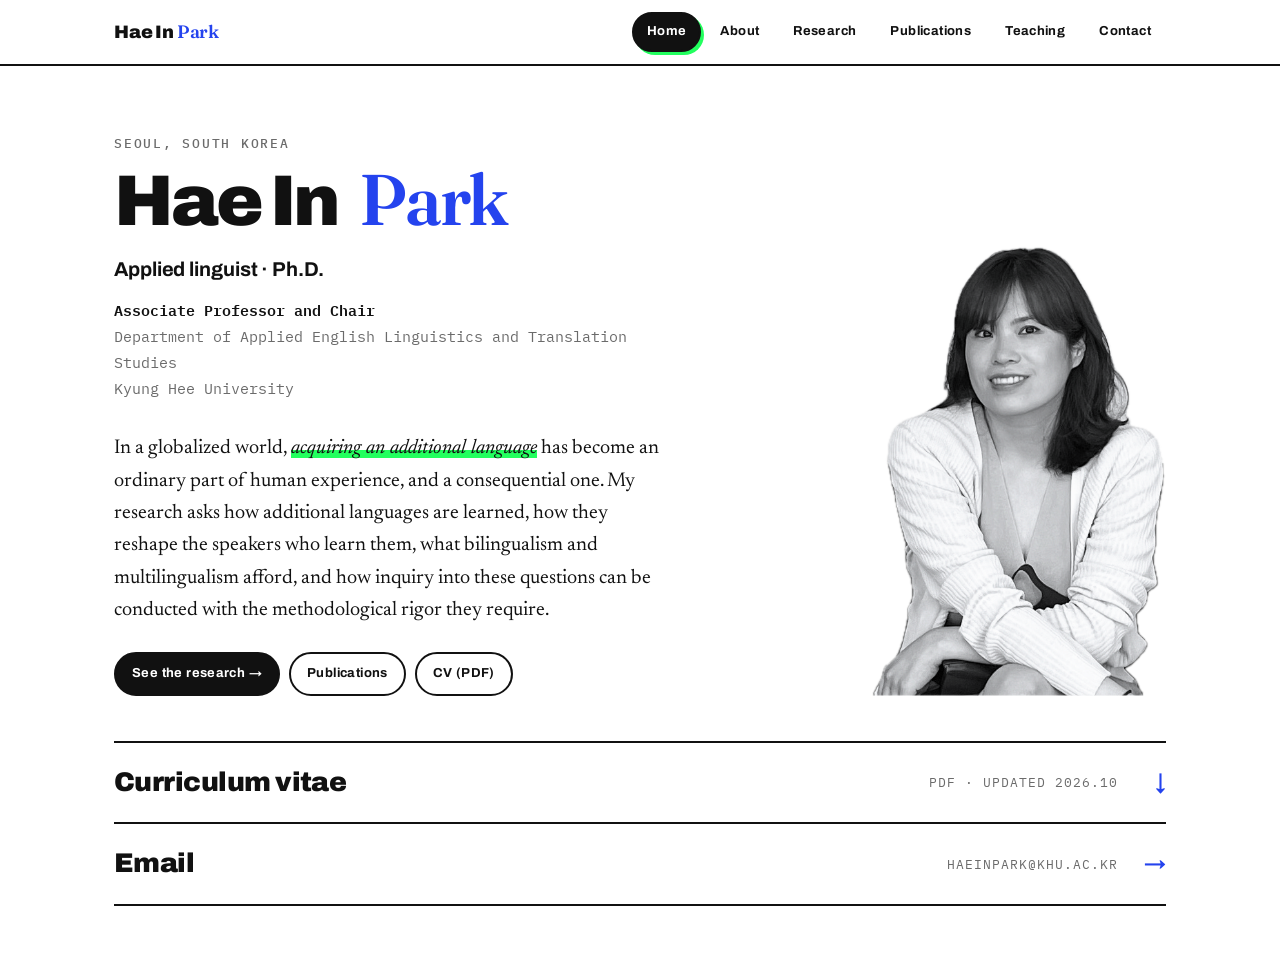
==== commit 13f0d6ab: "Home: name on one line, keep only CV and email rows; timeline: Other work as 05 with outlined dots" ====
--- a/index.html
+++ b/index.html
@@ -113,10 +113,10 @@
 .display{
   margin:12px 0 0;
   font-family:var(--grot);font-weight:900;
-  font-size:clamp(50px,8.4vw,108px);
-  line-height:.9;letter-spacing:-.045em;
-}
-.display em{display:block;font-family:var(--serif-display);font-weight:600;font-style:normal;color:var(--blue);letter-spacing:-.03em}
+  font-size:clamp(38px,5.6vw,78px);
+  line-height:.95;letter-spacing:-.045em;white-space:nowrap;
+}
+.display em{font-family:var(--serif-display);font-weight:600;font-style:normal;color:var(--blue);letter-spacing:-.03em;margin-left:.16em}
 .role{
   margin:.9em 0 0;
   font-family:var(--grot);font-weight:700;font-size:clamp(16px,1.9vw,20px);
@@ -137,7 +137,7 @@
 .pill.solid{background:var(--ink);color:var(--paper)}
 
 /* ---------- direct rows ---------- */
-.direct{border-top:2px solid var(--ink)}
+.direct{border-top:2px solid var(--ink);margin-bottom:clamp(40px,8vh,80px)}
 .direct-row{
   position:relative;display:grid;
   grid-template-columns:1fr auto 28px;
@@ -274,8 +274,6 @@
 .lane-k{display:flex;align-items:baseline;gap:10px}
 .lane-n{font-family:var(--grot);font-size:15px;font-weight:900;color:var(--blue);min-width:24px}
 .lane-t{font-size:17px;line-height:1.3}
-.lane.m0 .lane-n{display:none}
-.lane.m0 .lane-t{color:var(--muted)}
 .tl.sel .lane:not(.on){opacity:.18}
 .lane.on .lane-t{box-shadow:inset 0 -.45em 0 var(--green)}
 .track{position:relative;height:28px}
@@ -290,7 +288,7 @@
 .m2 .dot,.tl-legend .m2{background:var(--green);border-color:var(--ink)}
 .m3 .dot,.tl-legend .m3{background:var(--ink);border-color:var(--ink)}
 .m4 .dot,.tl-legend .m4{background:var(--paper);border-color:var(--ink)}
-.m0 .dot,.tl-legend .m0{background:var(--hair);border-color:var(--hair);width:9px;height:9px;margin:-4.5px 0 0 -4.5px}
+.m0 .dot,.tl-legend .m0{background:#BDBDBD;border-color:var(--ink)}
 .dot.open{background:var(--paper)!important;border-style:dashed}
 .tl-legend .open{background:var(--paper);border:2px dashed var(--ink)}
 .dot em{
@@ -478,7 +476,7 @@
   .hero-mid{grid-template-columns:1fr;gap:22px;align-items:start;padding-bottom:28px}
   .portrait{justify-self:start;order:-1}
   .portrait img{height:clamp(240px,38vh,340px)}
-  .display{font-size:clamp(44px,13vw,64px)}
+  .display{font-size:clamp(40px,11vw,56px);white-space:normal}
   .direct-row{grid-template-columns:1fr 24px;gap:8px}
   .d-val{grid-column:1;grid-row:2;margin-top:2px}
   .d-arrow{grid-row:1}
@@ -558,7 +556,7 @@
       <div class="hero-mid">
         <div class="hero-text">
           <p class="label">Seoul, South Korea</p>
-          <h1 class="display">Hae In<em>Park</em></h1>
+          <h1 class="display">Hae In <em>Park</em></h1>
           <p class="role">Applied linguist &middot; Ph.D.</p>
 
           <p class="affil">
@@ -588,21 +586,6 @@
       </div>
 
       <div class="direct">
-        <a class="direct-row" href="#research">
-          <span class="d-label">Research</span>
-          <span class="d-val">Four strands &middot; 2014&ndash;2026</span>
-          <span class="d-arrow" aria-hidden="true">&rarr;</span>
-        </a>
-        <a class="direct-row" href="#publications">
-          <span class="d-label">Publications</span>
-          <span class="d-val">23 articles &middot; 7 in progress</span>
-          <span class="d-arrow" aria-hidden="true">&rarr;</span>
-        </a>
-        <a class="direct-row" href="#teaching">
-          <span class="d-label">Teaching</span>
-          <span class="d-val">Courses &middot; games &middot; student films</span>
-          <span class="d-arrow" aria-hidden="true">&rarr;</span>
-        </a>
         <a class="direct-row" href="cv.pdf" target="_blank" rel="noopener noreferrer">
           <span class="d-label">Curriculum vitae</span>
           <span class="d-val">PDF &middot; updated 2026.10</span>
@@ -613,12 +596,6 @@
           <span class="d-val">haeinpark@khu.ac.kr</span>
           <span class="d-arrow" aria-hidden="true">&rarr;</span>
         </a>
-      </div>
-
-      <div class="now">
-        <a class="card" href="#publications"><b>23</b><span>Journal articles</span><p>SSLA, Language Learning, MLJ, Bilingualism: Language and Cognition</p></a>
-        <a class="card" href="#publications"><b>7</b><span>Under review &middot; in preparation</span><p>Automated EIT scoring, beliefs about bilingualism</p></a>
-        <a class="card" href="#teaching"><b>2</b><span>Classroom games</span><p>LingQuest &middot; LingQuest Race</p></a>
       </div>
 
     </div>
@@ -757,7 +734,7 @@
         <div class="tl-h">
           <span class="label">Trajectory, 2014&ndash;2026 &middot; click a lane or a dot</span>
           <div class="tl-legend">
-            <s><i class="m1"></i>01</s><s><i class="m2"></i>02</s><s><i class="m3"></i>03</s><s><i class="m4"></i>04</s><s><i class="open"></i>In progress</s>
+            <s><i class="m1"></i>01</s><s><i class="m2"></i>02</s><s><i class="m3"></i>03</s><s><i class="m4"></i>04</s><s><i class="m0"></i>05</s><s><i class="open"></i>In progress</s>
           </div>
         </div>
 
@@ -811,7 +788,7 @@
             </div>
           </div>
           <div class="lane m0" data-k="adjacent">
-            <div class="lane-k"><span class="lane-n"></span><span class="lane-t">Other work</span></div>
+            <div class="lane-k"><span class="lane-n">05</span><span class="lane-t">Other work</span></div>
             <div class="track">
               <span class="span" style="left:10.33%;width:86.17%"></span>
               <button type="button" class="dot" style="left:calc(10.33% + 0.0px)" data-p="Cross-linguistic influence in ab initio L3|Bilingualism: Lang. & Cognition" aria-label="Cross-linguistic influence in ab initio L3, Bilingualism: Lang. & Cognition"><em>Cross-linguistic influence in ab initio L3<b>Bilingualism: Lang. & Cognition</b></em></button>
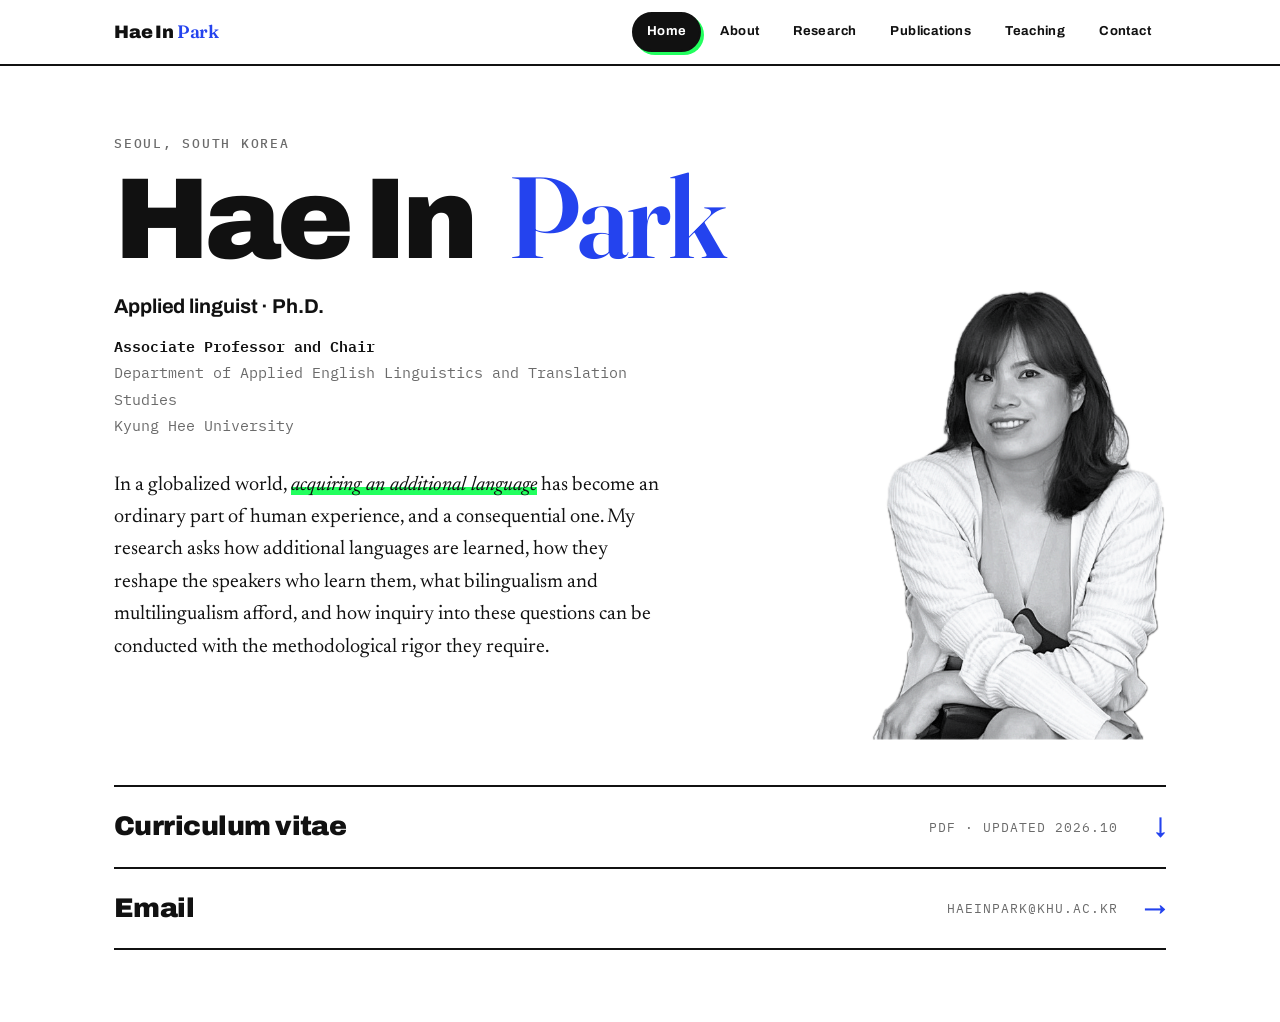
==== commit 3dec2cf7: "Home: larger full-width name, remove pill buttons" ====
--- a/index.html
+++ b/index.html
@@ -103,18 +103,21 @@
   display:grid;
   grid-template-columns:minmax(0,1.1fr) minmax(280px,.9fr);
   gap:clamp(28px,4.5vw,72px);
-  align-items:end;
+  align-items:start;
   padding:0 0 clamp(26px,5vh,48px);
 }
+.hero-text .role{margin-top:0}
+.portrait{align-self:start}
 .hero-text{min-width:0}
 .portrait{margin:0;align-self:end;justify-self:end}
 .portrait img{display:block;height:clamp(300px,50vh,540px);width:auto;max-width:100%}
 
+.hero-head{padding-bottom:clamp(10px,2vh,22px)}
 .display{
-  margin:12px 0 0;
+  margin:10px 0 0;
   font-family:var(--grot);font-weight:900;
-  font-size:clamp(38px,5.6vw,78px);
-  line-height:.95;letter-spacing:-.045em;white-space:nowrap;
+  font-size:clamp(48px,9vw,120px);
+  line-height:.9;letter-spacing:-.045em;white-space:nowrap;
 }
 .display em{font-family:var(--serif-display);font-weight:600;font-style:normal;color:var(--blue);letter-spacing:-.03em;margin-left:.16em}
 .role{
@@ -474,9 +477,9 @@
 
   .hero{padding-top:26px}
   .hero-mid{grid-template-columns:1fr;gap:22px;align-items:start;padding-bottom:28px}
-  .portrait{justify-self:start;order:-1}
+  .portrait{justify-self:start;order:1;margin-top:8px}
   .portrait img{height:clamp(240px,38vh,340px)}
-  .display{font-size:clamp(40px,11vw,56px);white-space:normal}
+  .display{font-size:clamp(44px,13.5vw,72px);white-space:normal}
   .direct-row{grid-template-columns:1fr 24px;gap:8px}
   .d-val{grid-column:1;grid-row:2;margin-top:2px}
   .d-arrow{grid-row:1}
@@ -553,10 +556,13 @@
   <section class="view" id="home">
     <div class="wrap hero">
 
+      <div class="hero-head">
+        <p class="label">Seoul, South Korea</p>
+        <h1 class="display">Hae In <em>Park</em></h1>
+      </div>
+
       <div class="hero-mid">
         <div class="hero-text">
-          <p class="label">Seoul, South Korea</p>
-          <h1 class="display">Hae In <em>Park</em></h1>
           <p class="role">Applied linguist &middot; Ph.D.</p>
 
           <p class="affil">
@@ -572,12 +578,6 @@
             what bilingualism and multilingualism afford, and how inquiry into these questions
             can be conducted with the methodological rigor they require.
           </p>
-
-          <div class="pills">
-            <a class="pill solid" href="#research">See the research &rarr;</a>
-            <a class="pill" href="#publications">Publications</a>
-            <a class="pill" href="cv.pdf" target="_blank" rel="noopener noreferrer">CV (PDF)</a>
-          </div>
         </div>
 
         <figure class="portrait">
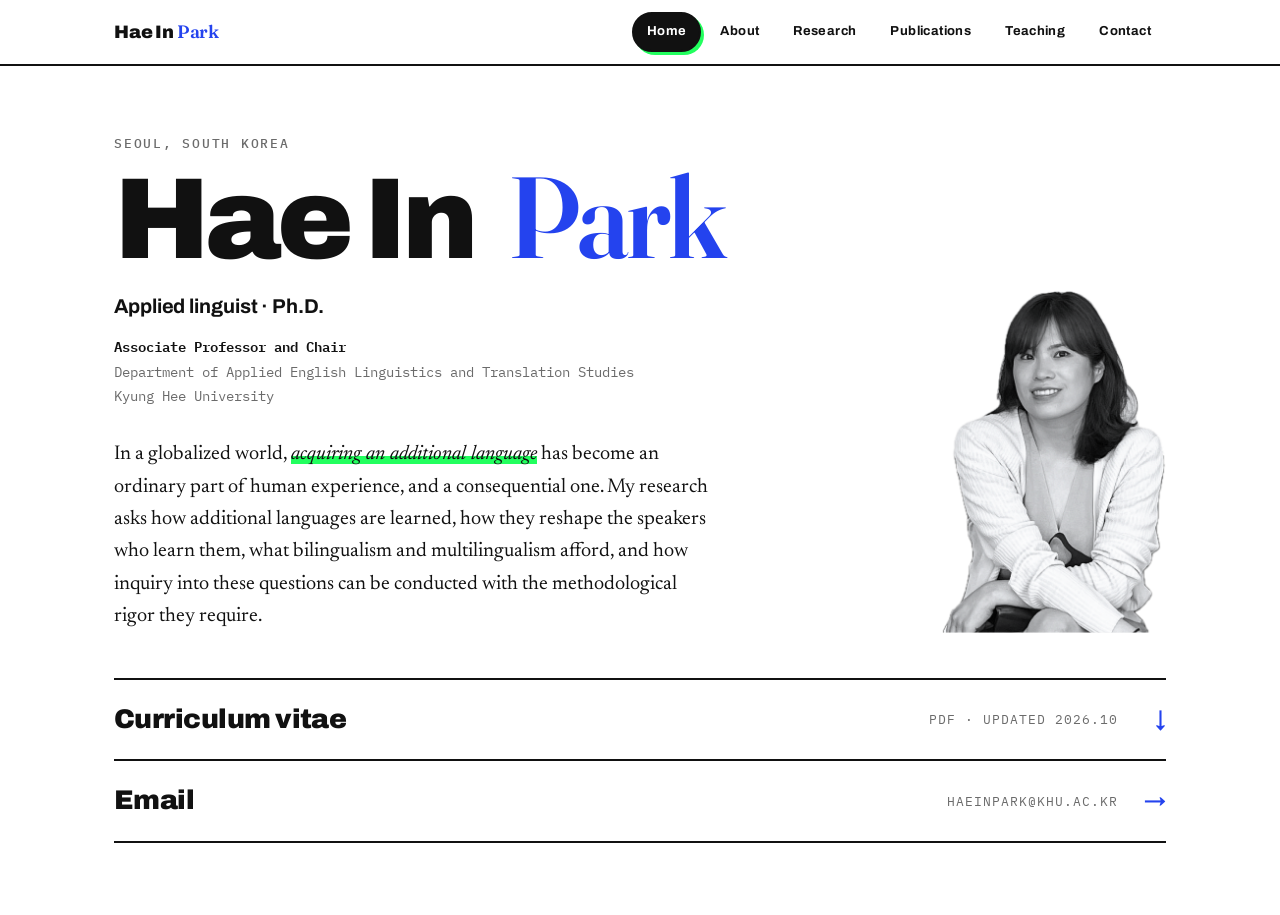
==== commit f0e1e324: "Home: align portrait with the text block; keep department on one line" ====
--- a/index.html
+++ b/index.html
@@ -101,16 +101,15 @@
 .hero{padding-top:clamp(30px,6vh,64px)}
 .hero-mid{
   display:grid;
-  grid-template-columns:minmax(0,1.1fr) minmax(280px,.9fr);
+  grid-template-columns:minmax(0,1.22fr) minmax(240px,.78fr);
   gap:clamp(28px,4.5vw,72px);
   align-items:start;
   padding:0 0 clamp(26px,5vh,48px);
 }
 .hero-text .role{margin-top:0}
-.portrait{align-self:start}
 .hero-text{min-width:0}
-.portrait{margin:0;align-self:end;justify-self:end}
-.portrait img{display:block;height:clamp(300px,50vh,540px);width:auto;max-width:100%}
+.portrait{margin:0;position:relative;align-self:stretch;justify-self:stretch;min-height:260px}
+.portrait img{position:absolute;inset:0;width:100%;height:100%;object-fit:contain;object-position:right top}
 
 .hero-head{padding-bottom:clamp(10px,2vh,22px)}
 .display{
@@ -125,7 +124,7 @@
   font-family:var(--grot);font-weight:700;font-size:clamp(16px,1.9vw,20px);
   letter-spacing:-.005em;color:var(--ink);
 }
-.affil{margin:12px 0 0;font-family:var(--mono);font-size:14.5px;line-height:1.8;color:var(--muted)}
+.affil{margin:12px 0 0;font-family:var(--mono);font-size:13.5px;line-height:1.8;color:var(--muted);white-space:nowrap}
 .affil strong{color:var(--ink);font-weight:600}
 .thesis{max-width:58ch;margin:clamp(20px,3.4vh,30px) 0 0;font-size:clamp(18px,1.6vw,20px);line-height:1.62;color:var(--ink)}
 .thesis em{font-style:italic;background:linear-gradient(transparent 58%,var(--green) 58%);}
@@ -472,13 +471,18 @@
   *{animation:none !important;transition:none !important}
 }
 
+@media (max-width:1000px){
+  .affil{white-space:normal}
+}
+
 @media (max-width:720px){
   body{font-size:18.5px}
 
   .hero{padding-top:26px}
   .hero-mid{grid-template-columns:1fr;gap:22px;align-items:start;padding-bottom:28px}
-  .portrait{justify-self:start;order:1;margin-top:8px}
-  .portrait img{height:clamp(240px,38vh,340px)}
+  .portrait{justify-self:start;order:1;margin-top:8px;align-self:auto;min-height:0}
+  .portrait img{position:static;width:auto;height:clamp(240px,38vh,340px);max-width:100%;object-fit:unset}
+  .affil{white-space:normal;font-size:14px}
   .display{font-size:clamp(44px,13.5vw,72px);white-space:normal}
   .direct-row{grid-template-columns:1fr 24px;gap:8px}
   .d-val{grid-column:1;grid-row:2;margin-top:2px}
